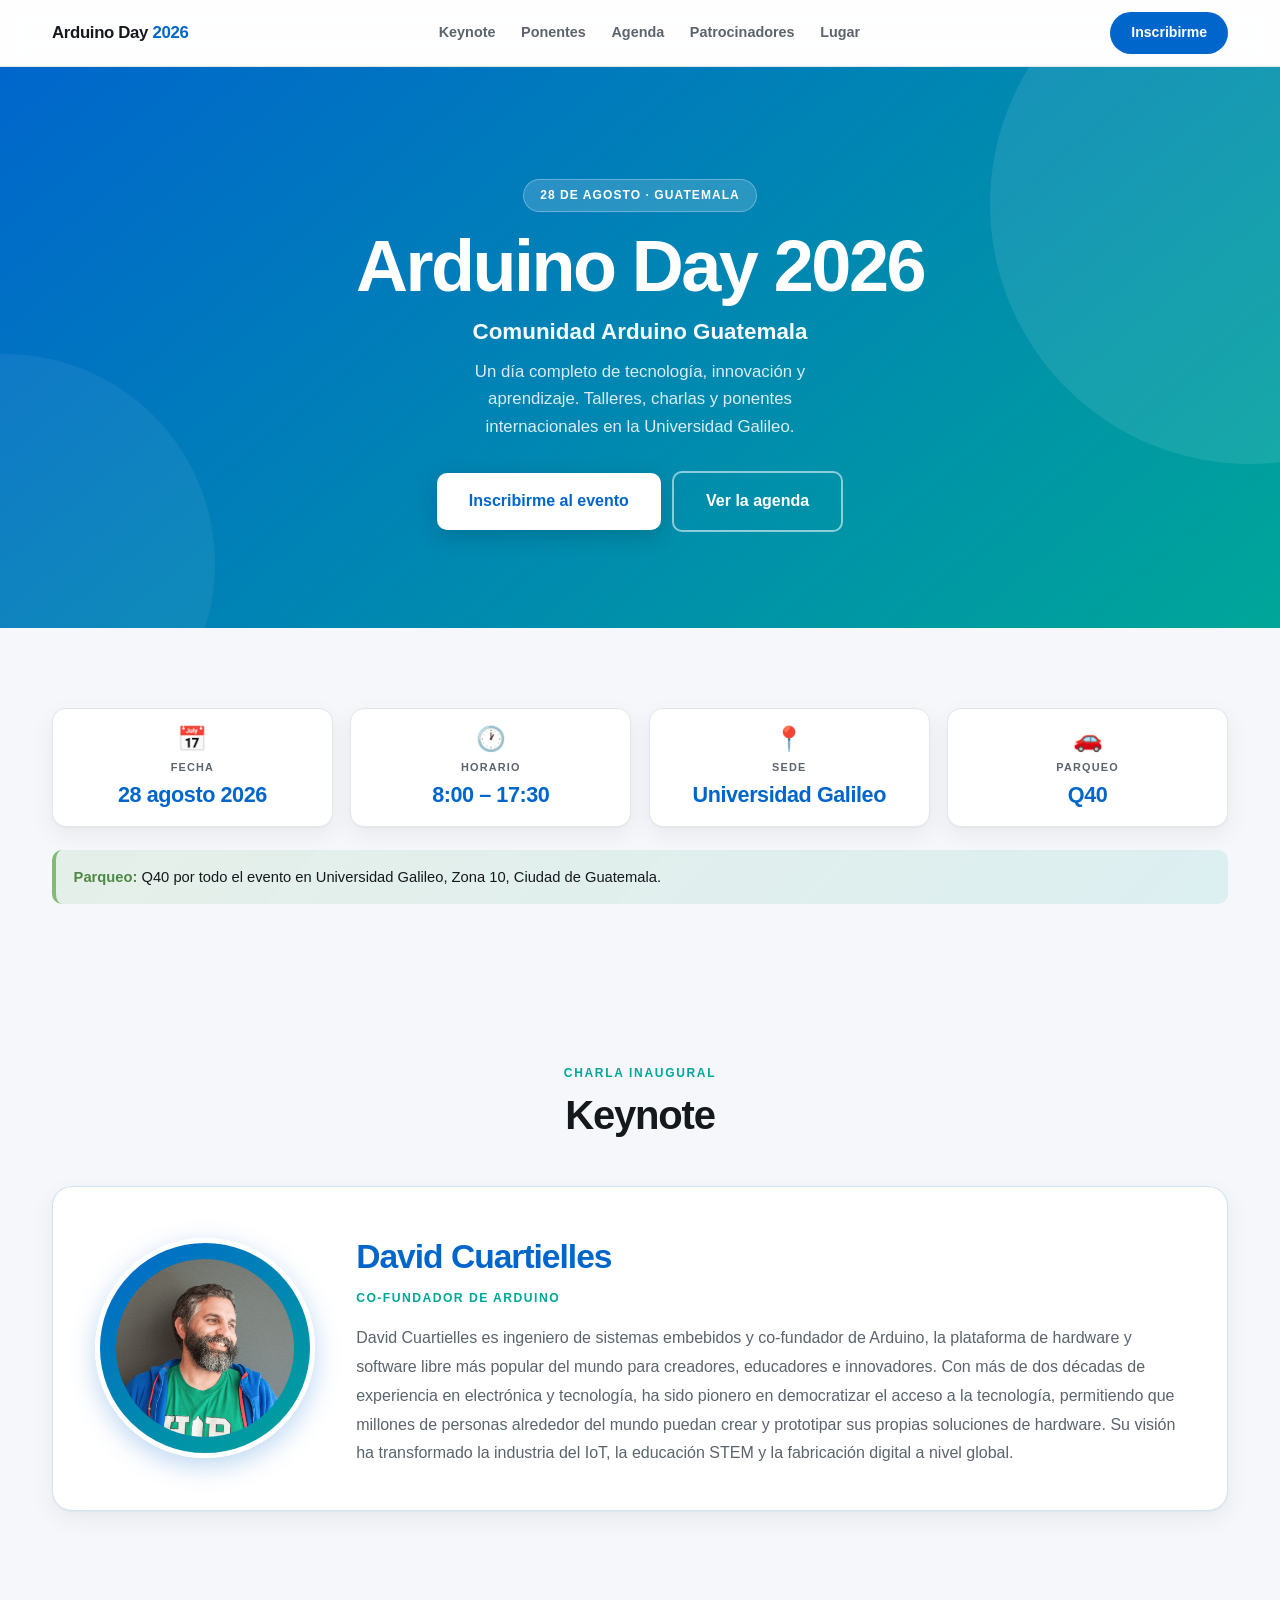
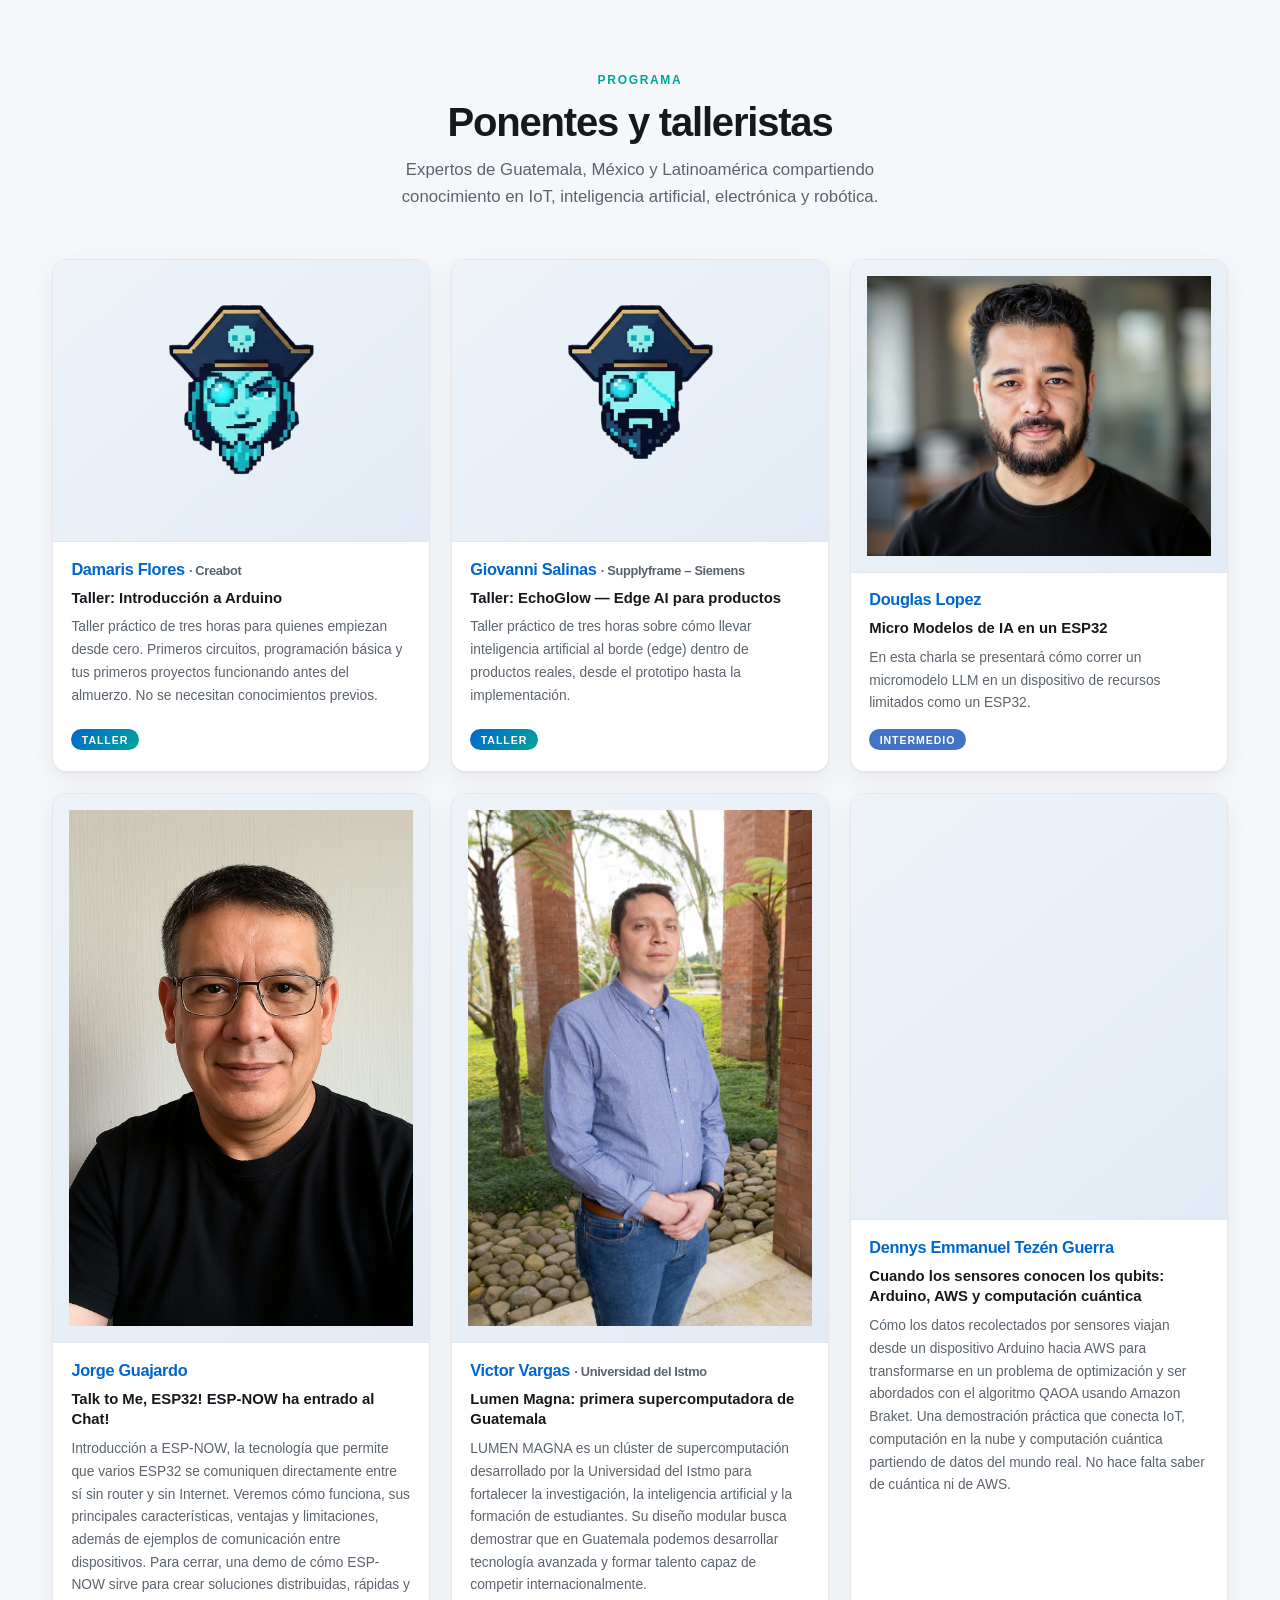
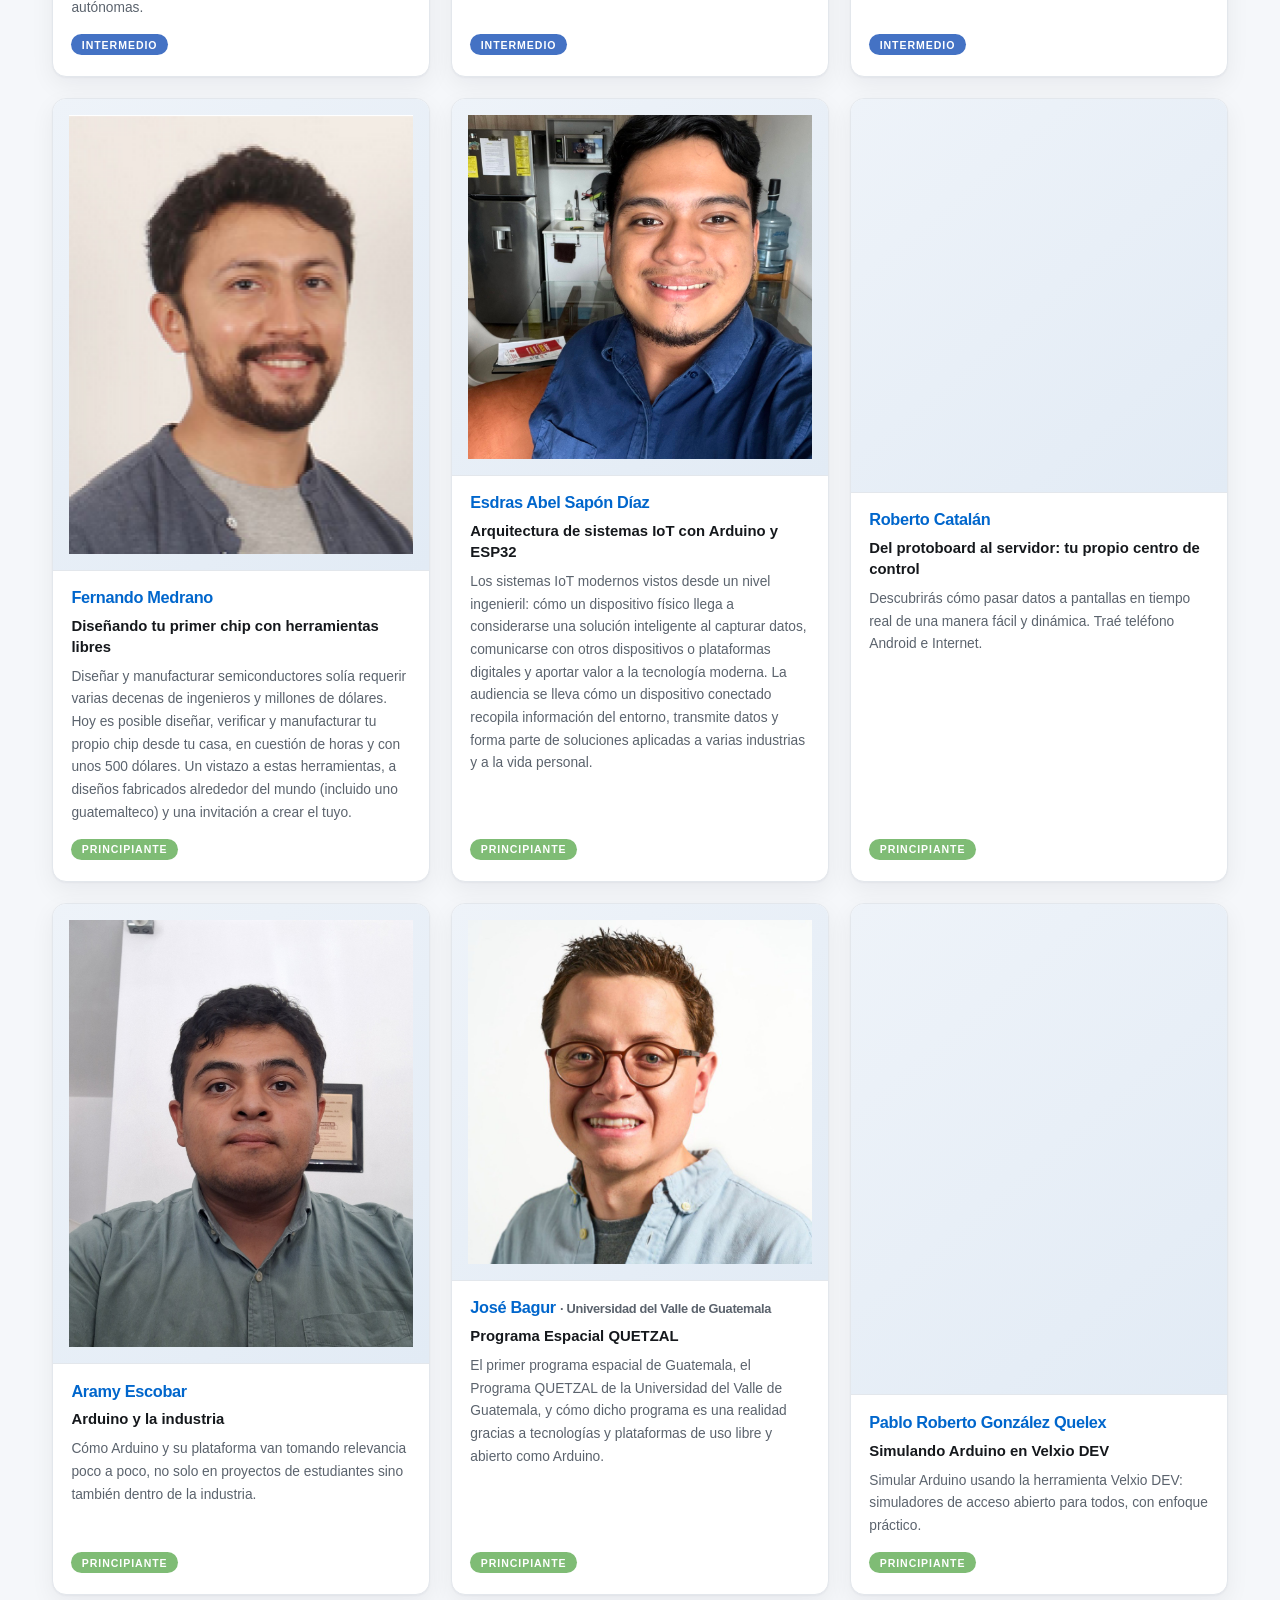
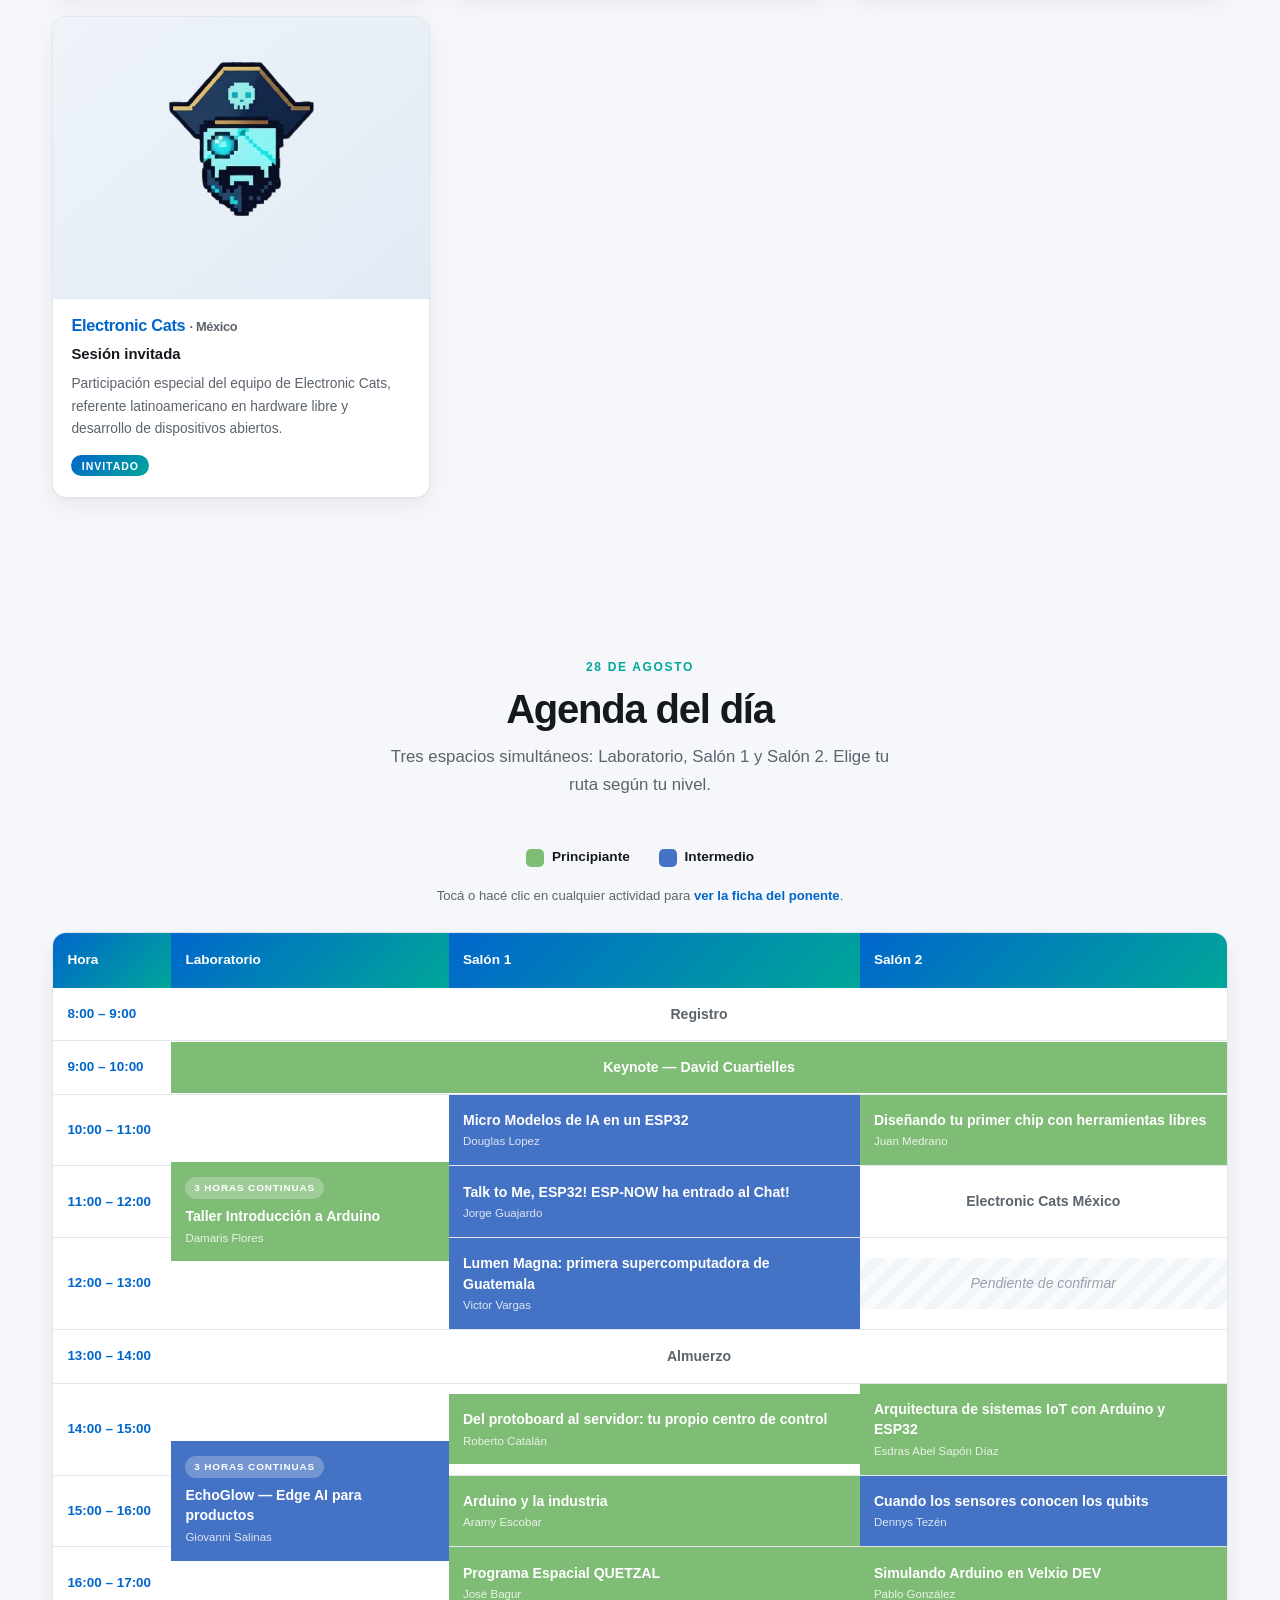
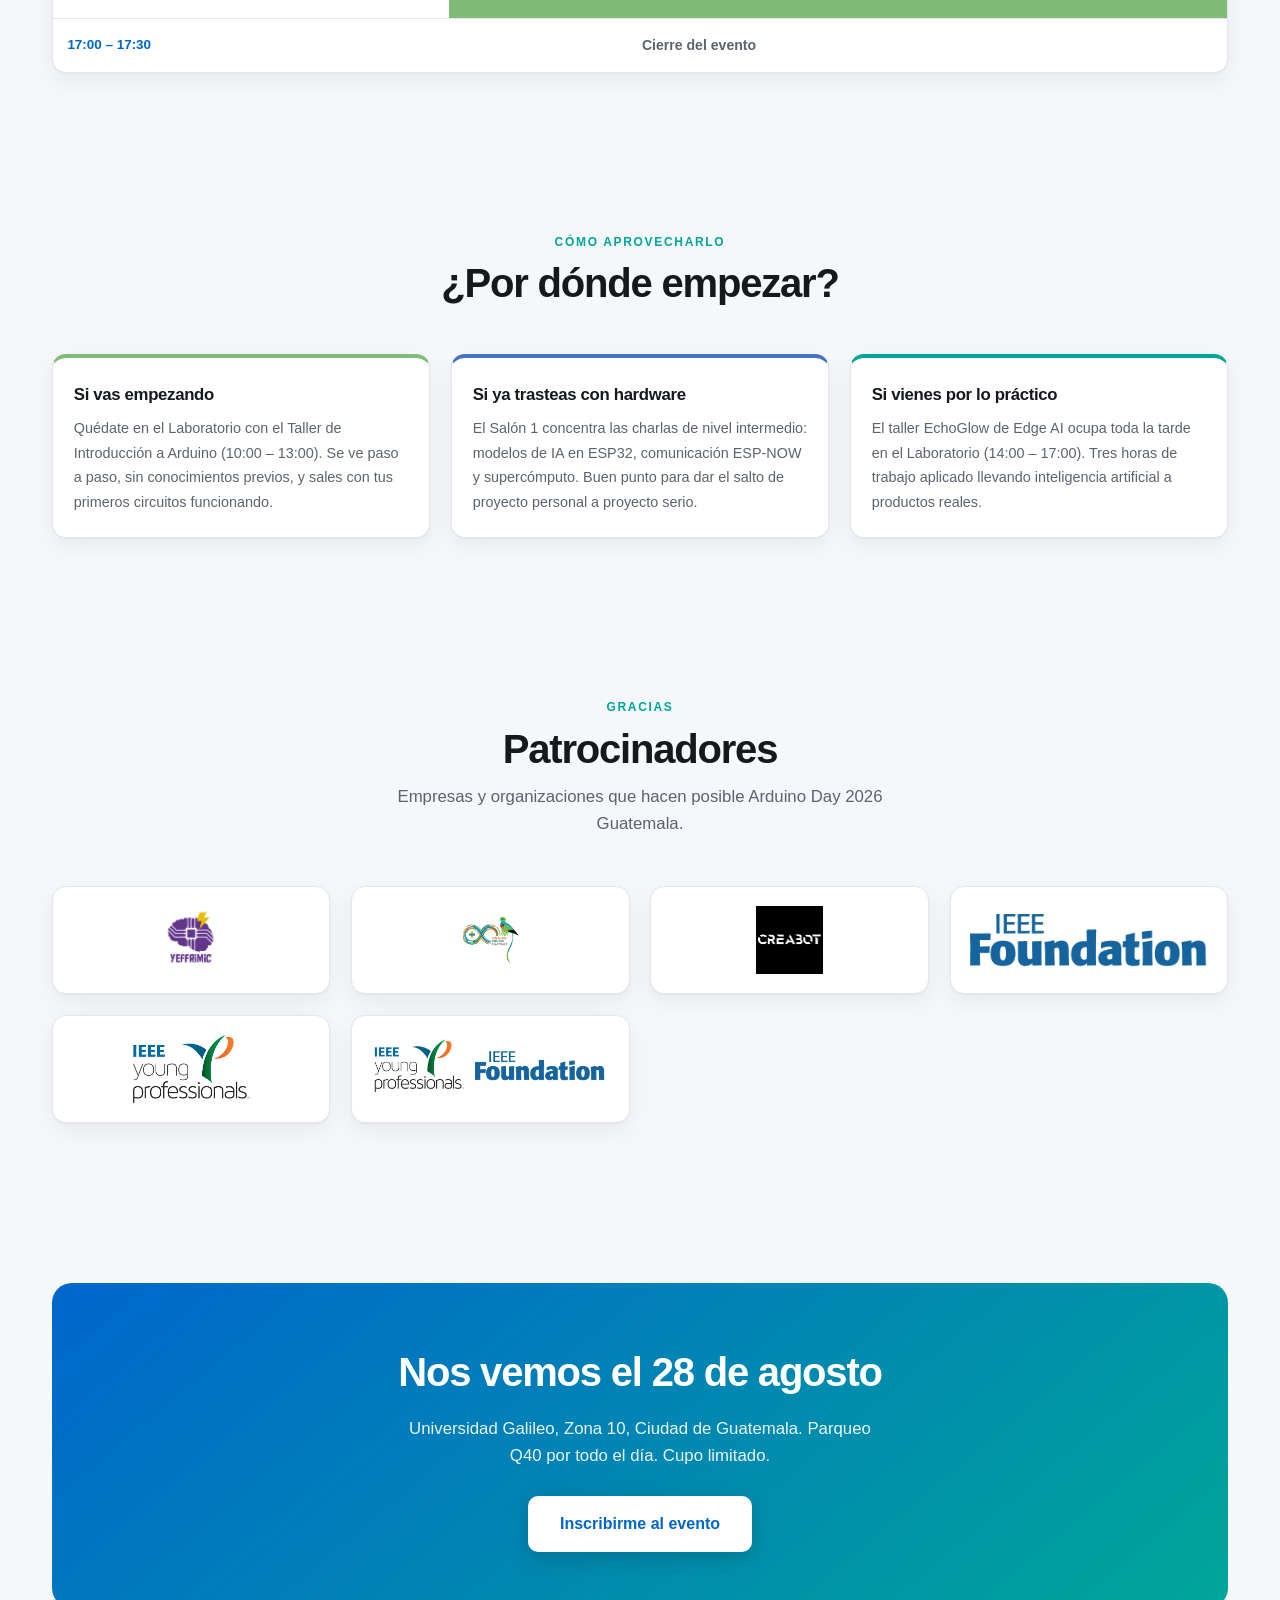
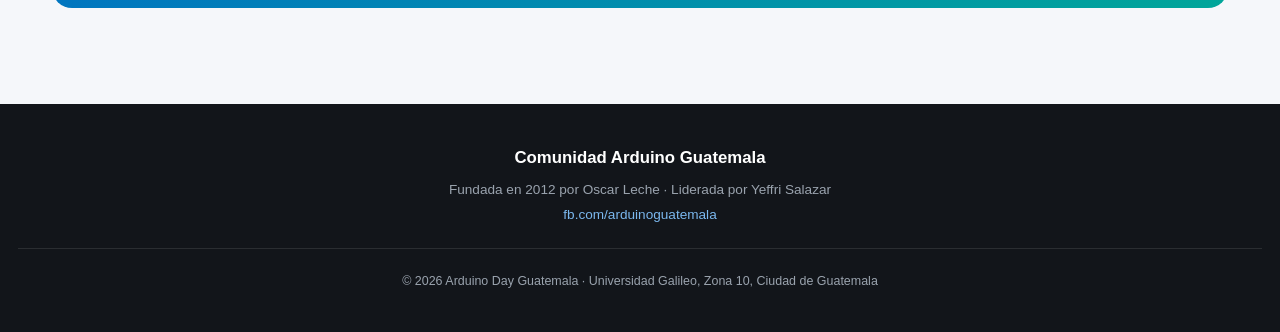
==== index.html @ 6fc41b47 "Sitio Arduino Day 2026 Guatemala: landing page, ponentes, agenda y patrocinadores Landing page estát" ====
<!DOCTYPE html>
<html lang="es">
<head>
<meta charset="UTF-8">
<meta name="viewport" content="width=device-width, initial-scale=1.0">
<meta name="description" content="Arduino Day 2026 Guatemala — 28 de agosto, Universidad Galileo. Keynote de David Cuartielles, talleres y charlas de IoT, IA y electrónica.">
<meta name="author" content="Comunidad Arduino Guatemala">
<meta property="og:title" content="Arduino Day 2026 — Guatemala">
<meta property="og:description" content="28 de agosto de 2026 · Universidad Galileo, Zona 10 · Keynote de David Cuartielles">
<meta property="og:type" content="website">
<meta property="og:image" content="img/og-image.jpg">
<link rel="icon" type="image/png" href="img/favicon.png">
<title>Arduino Day 2026 — Comunidad Arduino Guatemala</title>
<link rel="stylesheet" href="css/styles.css">
</head>
<body>

<nav class="nav">
  <div class="wrap nav-in">
    <div class="nav-logo">Arduino Day <span>2026</span></div>
    <div class="nav-links">
      <a href="#keynote">Keynote</a>
      <a href="#ponentes">Ponentes</a>
      <a href="#agenda">Agenda</a>
      <a href="#patrocinadores">Patrocinadores</a>
      <a href="#lugar">Lugar</a>
    </div>
    <a class="nav-cta" href="https://forms.gle/d1HXAzyGk2G6MH4y5" target="_blank" rel="noopener">Inscribirme</a>
  </div>
</nav>

<header class="hero">
  <div class="wrap hero-in">
    <span class="pill">28 de agosto · Guatemala</span>
    <h1>Arduino Day 2026</h1>
    <p class="sub">Comunidad Arduino Guatemala</p>
    <p class="tag">Un día completo de tecnología, innovación y aprendizaje. Talleres, charlas y ponentes internacionales en la Universidad Galileo.</p>
    <div class="hero-btns">
      <a class="btn btn-solid" href="https://forms.gle/d1HXAzyGk2G6MH4y5" target="_blank" rel="noopener">Inscribirme al evento</a>
      <a class="btn btn-ghost" href="#agenda">Ver la agenda</a>
    </div>
  </div>
</header>

<section id="info">
  <div class="wrap">
    <div class="datos">
      <div class="dato"><div class="ico">📅</div><div class="lbl">Fecha</div><div class="val">28 agosto 2026</div></div>
      <div class="dato"><div class="ico">🕐</div><div class="lbl">Horario</div><div class="val">8:00 – 17:30</div></div>
      <div class="dato"><div class="ico">📍</div><div class="lbl">Sede</div><div class="val">Universidad Galileo</div></div>
      <div class="dato"><div class="ico">🚗</div><div class="lbl">Parqueo</div><div class="val">Q40</div></div>
    </div>
    <div class="aviso"><strong>Parqueo:</strong> Q40 por todo el evento en Universidad Galileo, Zona 10, Ciudad de Guatemala.</div>
  </div>
</section>

<section id="keynote">
  <div class="wrap">
    <div class="titulo"><span class="eyebrow">Charla inaugural</span><h2>Keynote</h2></div>
    <div class="keynote">
      <div class="foto"><img src="fotos/cuartielles.png" alt="David Cuartielles" loading="lazy" decoding="async" onerror="this.parentElement.innerHTML='Foto&lt;br&gt;David Cuartielles'"></div>
      <div>
        <h3>David Cuartielles</h3>
        <div class="rol">Co-fundador de Arduino</div>
        <p class="bio">David Cuartielles es ingeniero de sistemas embebidos y co-fundador de Arduino, la plataforma de hardware y software libre más popular del mundo para creadores, educadores e innovadores. Con más de dos décadas de experiencia en electrónica y tecnología, ha sido pionero en democratizar el acceso a la tecnología, permitiendo que millones de personas alrededor del mundo puedan crear y prototipar sus propias soluciones de hardware. Su visión ha transformado la industria del IoT, la educación STEM y la fabricación digital a nivel global.</p>
      </div>
    </div>
  </div>
</section>

<section id="ponentes">
  <div class="wrap">
    <div class="titulo">
      <span class="eyebrow">Programa</span>
      <h2>Ponentes y talleristas</h2>
      <p>Expertos de Guatemala, México y Latinoamérica compartiendo conocimiento en IoT, inteligencia artificial, electrónica y robótica.</p>
    </div>
    <div class="ponentes" id="grid-ponentes"></div>
  </div>
</section>

<section id="agenda">
  <div class="wrap">
    <div class="titulo">
      <span class="eyebrow">28 de agosto</span>
      <h2>Agenda del día</h2>
      <p>Tres espacios simultáneos: Laboratorio, Salón 1 y Salón 2. Elige tu ruta según tu nivel.</p>
    </div>

    <div class="leyenda">
      <div><i style="background:var(--verde)"></i> Principiante</div>
      <div><i style="background:var(--azul-nivel)"></i> Intermedio</div>
    </div>
    <p class="pista">Tocá o hacé clic en cualquier actividad para <b>ver la ficha del ponente</b>.</p>

    <!-- ===== móvil ===== -->
    <div class="agenda-movil">

      <div class="talleres-movil">
        <div class="rotulo">Talleres continuos · Laboratorio</div>
        <button class="taller-card verde" data-p="damaris" data-h="10:00 – 13:00" data-s="Laboratorio">
          <div class="tc-hora">10:00 – 13:00 · 3 horas</div>
          <div class="tc-tit">Taller Introducción a Arduino</div>
          <div class="tc-quien">Damaris Flores</div>
        </button>
        <button class="taller-card azul" data-p="giovanni" data-h="14:00 – 17:00" data-s="Laboratorio">
          <div class="tc-hora">14:00 – 17:00 · 3 horas</div>
          <div class="tc-tit">EchoGlow — Edge AI para productos</div>
          <div class="tc-quien">Giovanni Salinas</div>
        </button>
      </div>

      <div class="rotulo">Charlas por horario · Salones 1 y 2</div>

      <div class="bloque full">
        <div class="hora">8:00 – 9:00</div>
        <div class="items"><div class="item neutro"><div class="act">Registro</div></div></div>
      </div>

      <div class="bloque full">
        <div class="hora">9:00 – 10:00</div>
        <div class="items">
          <button class="item verde" data-p="cuartielles" data-h="9:00 – 10:00" data-s="Todas las salas"><div class="act">Keynote — David Cuartielles</div></button>
        </div>
      </div>

      <div class="bloque">
        <div class="hora">10:00 – 11:00</div>
        <div class="items">
          <button class="item azul" data-p="douglas" data-h="10:00 – 11:00" data-s="Salón 1"><div class="sala">Salón 1</div><div class="act">Micro Modelos de IA en un ESP32 — Douglas Lopez</div></button>
          <button class="item verde" data-p="juan" data-h="10:00 – 11:00" data-s="Salón 2"><div class="sala">Salón 2</div><div class="act">Diseñando tu primer chip con herramientas libres — Juan Medrano</div></button>
        </div>
      </div>

      <div class="bloque">
        <div class="hora">11:00 – 12:00</div>
        <div class="items">
          <button class="item azul" data-p="jorge" data-h="11:00 – 12:00" data-s="Salón 1"><div class="sala">Salón 1</div><div class="act">Talk to Me, ESP32! ESP-NOW ha entrado al Chat! — Jorge Guajardo</div></button>
          <button class="item neutro" data-p="cats" data-h="11:00 – 12:00" data-s="Salón 2"><div class="sala">Salón 2</div><div class="act">Electronic Cats México</div></button>
        </div>
      </div>

      <div class="bloque">
        <div class="hora">12:00 – 13:00</div>
        <div class="items">
          <button class="item azul" data-p="victor" data-h="12:00 – 13:00" data-s="Salón 1"><div class="sala">Salón 1</div><div class="act">Lumen Magna: primera supercomputadora de Guatemala — Victor Vargas</div></button>
          <div class="item pendiente"><div class="sala">Salón 2</div><div class="act">Pendiente de confirmar</div></div>
        </div>
      </div>

      <div class="bloque full">
        <div class="hora">13:00 – 14:00</div>
        <div class="items"><div class="item neutro"><div class="act">Almuerzo</div></div></div>
      </div>

      <div class="bloque">
        <div class="hora">14:00 – 15:00</div>
        <div class="items">
          <button class="item verde" data-p="roberto" data-h="14:00 – 15:00" data-s="Salón 1"><div class="sala">Salón 1</div><div class="act">Del protoboard al servidor: tu propio centro de control — Roberto Catalán</div></button>
          <button class="item verde" data-p="esdras" data-h="14:00 – 15:00" data-s="Salón 2"><div class="sala">Salón 2</div><div class="act">Arquitectura de sistemas IoT con Arduino y ESP32 — Esdras Abel Sapón Díaz</div></button>
        </div>
      </div>

      <div class="bloque">
        <div class="hora">15:00 – 16:00</div>
        <div class="items">
          <button class="item verde" data-p="aramy" data-h="15:00 – 16:00" data-s="Salón 1"><div class="sala">Salón 1</div><div class="act">Arduino y la industria — Aramy Escobar</div></button>
          <button class="item azul" data-p="dennys" data-h="15:00 – 16:00" data-s="Salón 2"><div class="sala">Salón 2</div><div class="act">Cuando los sensores conocen los qubits — Dennys Tezén</div></button>
        </div>
      </div>

      <div class="bloque">
        <div class="hora">16:00 – 17:00</div>
        <div class="items">
          <button class="item verde" data-p="bagur" data-h="16:00 – 17:00" data-s="Salón 1"><div class="sala">Salón 1</div><div class="act">Programa Espacial QUETZAL — José Bagur</div></button>
          <button class="item verde" data-p="pablo" data-h="16:00 – 17:00" data-s="Salón 2"><div class="sala">Salón 2</div><div class="act">Simulando Arduino en Velxio DEV — Pablo González</div></button>
        </div>
      </div>

      <div class="bloque full">
        <div class="hora">17:00 – 17:30</div>
        <div class="items"><div class="item neutro"><div class="act">Cierre del evento</div></div></div>
      </div>

    </div>

    <!-- ===== escritorio ===== -->
    <div class="agenda-tabla">
      <table>
        <thead><tr><th class="th-hora">Hora</th><th>Laboratorio</th><th>Salón 1</th><th>Salón 2</th></tr></thead>
        <tbody>
          <tr>
            <td class="hcol">8:00 – 9:00</td>
            <td colspan="3" class="c-centro"><div class="celda">Registro</div></td>
          </tr>
          <tr>
            <td class="hcol">9:00 – 10:00</td>
            <td colspan="3" class="c-verde" data-p="cuartielles" data-h="9:00 – 10:00" data-s="Todas las salas" tabindex="0">
              <div class="celda" style="text-align:center"><span class="celda-txt">Keynote — David Cuartielles</span></div>
            </td>
          </tr>
          <tr>
            <td class="hcol">10:00 – 11:00</td>
            <td rowspan="3" class="c-verde celda-larga" data-p="damaris" data-h="10:00 – 13:00" data-s="Laboratorio" tabindex="0">
              <div class="celda"><span class="tag-continuo">3 horas continuas</span><span class="celda-txt">Taller Introducción a Arduino</span><span class="celda-sub">Damaris Flores</span></div>
            </td>
            <td class="c-azul" data-p="douglas" data-h="10:00 – 11:00" data-s="Salón 1" tabindex="0"><div class="celda"><span class="celda-txt">Micro Modelos de IA en un ESP32</span><span class="celda-sub">Douglas Lopez</span></div></td>
            <td class="c-verde" data-p="juan" data-h="10:00 – 11:00" data-s="Salón 2" tabindex="0"><div class="celda"><span class="celda-txt">Diseñando tu primer chip con herramientas libres</span><span class="celda-sub">Juan Medrano</span></div></td>
          </tr>
          <tr>
            <td class="hcol">11:00 – 12:00</td>
            <td class="c-azul" data-p="jorge" data-h="11:00 – 12:00" data-s="Salón 1" tabindex="0"><div class="celda"><span class="celda-txt">Talk to Me, ESP32! ESP-NOW ha entrado al Chat!</span><span class="celda-sub">Jorge Guajardo</span></div></td>
            <td class="c-centro" data-p="cats" data-h="11:00 – 12:00" data-s="Salón 2" tabindex="0"><div class="celda">Electronic Cats México</div></td>
          </tr>
          <tr>
            <td class="hcol">12:00 – 13:00</td>
            <td class="c-azul" data-p="victor" data-h="12:00 – 13:00" data-s="Salón 1" tabindex="0"><div class="celda"><span class="celda-txt">Lumen Magna: primera supercomputadora de Guatemala</span><span class="celda-sub">Victor Vargas</span></div></td>
            <td class="c-pendiente"><div class="celda">Pendiente de confirmar</div></td>
          </tr>
          <tr>
            <td class="hcol">13:00 – 14:00</td>
            <td colspan="3" class="c-centro"><div class="celda">Almuerzo</div></td>
          </tr>
          <tr>
            <td class="hcol">14:00 – 15:00</td>
            <td rowspan="3" class="c-azul celda-larga" data-p="giovanni" data-h="14:00 – 17:00" data-s="Laboratorio" tabindex="0">
              <div class="celda"><span class="tag-continuo">3 horas continuas</span><span class="celda-txt">EchoGlow — Edge AI para productos</span><span class="celda-sub">Giovanni Salinas</span></div>
            </td>
            <td class="c-verde" data-p="roberto" data-h="14:00 – 15:00" data-s="Salón 1" tabindex="0"><div class="celda"><span class="celda-txt">Del protoboard al servidor: tu propio centro de control</span><span class="celda-sub">Roberto Catalán</span></div></td>
            <td class="c-verde" data-p="esdras" data-h="14:00 – 15:00" data-s="Salón 2" tabindex="0"><div class="celda"><span class="celda-txt">Arquitectura de sistemas IoT con Arduino y ESP32</span><span class="celda-sub">Esdras Abel Sapón Díaz</span></div></td>
          </tr>
          <tr>
            <td class="hcol">15:00 – 16:00</td>
            <td class="c-verde" data-p="aramy" data-h="15:00 – 16:00" data-s="Salón 1" tabindex="0"><div class="celda"><span class="celda-txt">Arduino y la industria</span><span class="celda-sub">Aramy Escobar</span></div></td>
            <td class="c-azul" data-p="dennys" data-h="15:00 – 16:00" data-s="Salón 2" tabindex="0"><div class="celda"><span class="celda-txt">Cuando los sensores conocen los qubits</span><span class="celda-sub">Dennys Tezén</span></div></td>
          </tr>
          <tr>
            <td class="hcol">16:00 – 17:00</td>
            <td class="c-verde" data-p="bagur" data-h="16:00 – 17:00" data-s="Salón 1" tabindex="0"><div class="celda"><span class="celda-txt">Programa Espacial QUETZAL</span><span class="celda-sub">José Bagur</span></div></td>
            <td class="c-verde" data-p="pablo" data-h="16:00 – 17:00" data-s="Salón 2" tabindex="0"><div class="celda"><span class="celda-txt">Simulando Arduino en Velxio DEV</span><span class="celda-sub">Pablo González</span></div></td>
          </tr>
          <tr>
            <td class="hcol">17:00 – 17:30</td>
            <td colspan="3" class="c-centro"><div class="celda">Cierre del evento</div></td>
          </tr>
        </tbody>
      </table>
    </div>
  </div>
</section>

<section id="guia">
  <div class="wrap">
    <div class="titulo"><span class="eyebrow">Cómo aprovecharlo</span><h2>¿Por dónde empezar?</h2></div>
    <div class="guias">
      <div class="guia"><h3>Si vas empezando</h3><p>Quédate en el Laboratorio con el Taller de Introducción a Arduino (10:00 – 13:00). Se ve paso a paso, sin conocimientos previos, y sales con tus primeros circuitos funcionando.</p></div>
      <div class="guia"><h3>Si ya trasteas con hardware</h3><p>El Salón 1 concentra las charlas de nivel intermedio: modelos de IA en ESP32, comunicación ESP-NOW y supercómputo. Buen punto para dar el salto de proyecto personal a proyecto serio.</p></div>
      <div class="guia"><h3>Si vienes por lo práctico</h3><p>El taller EchoGlow de Edge AI ocupa toda la tarde en el Laboratorio (14:00 – 17:00). Tres horas de trabajo aplicado llevando inteligencia artificial a productos reales.</p></div>
    </div>
  </div>
</section>

<section id="patrocinadores">
  <div class="wrap">
    <div class="titulo">
      <span class="eyebrow">Gracias</span>
      <h2>Patrocinadores</h2>
      <p>Empresas y organizaciones que hacen posible Arduino Day 2026 Guatemala.</p>
    </div>
    <div class="patrocinadores" id="grid-patrocinadores"></div>
  </div>
</section>

<section id="lugar">
  <div class="wrap">
    <div class="cierre">
      <h2>Nos vemos el 28 de agosto</h2>
      <p>Universidad Galileo, Zona 10, Ciudad de Guatemala. Parqueo Q40 por todo el día. Cupo limitado.</p>
      <a class="btn btn-solid" href="https://forms.gle/d1HXAzyGk2G6MH4y5" target="_blank" rel="noopener">Inscribirme al evento</a>
    </div>
  </div>
</section>

<footer>
  <div class="marca">Comunidad Arduino Guatemala</div>
  <p>Fundada en 2012 por Oscar Leche · Liderada por Yeffri Salazar</p>
  <p><a href="https://fb.com/arduinoguatemala" target="_blank" rel="noopener">fb.com/arduinoguatemala</a></p>
  <p class="legal">© 2026 Arduino Day Guatemala · Universidad Galileo, Zona 10, Ciudad de Guatemala</p>
</footer>

<!-- ===== ficha del ponente ===== -->
<div class="overlay" id="overlay" role="dialog" aria-modal="true" aria-labelledby="ficha-titulo">
  <div class="ficha" id="ficha">
    <button class="ficha-cerrar" id="cerrar" aria-label="Cerrar ficha">✕</button>
    <div class="ficha-foto" id="ficha-foto"></div>
    <div class="ficha-cuerpo">
      <div class="ficha-meta" id="ficha-meta"></div>
      <h3 id="ficha-titulo"></h3>
      <div class="quien" id="ficha-quien"></div>
      <div class="org" id="ficha-org"></div>
      <p class="desc" id="ficha-desc"></p>
    </div>
  </div>
</div>

<script src="js/main.js" defer></script>

</body>
</html>
---- css/styles.css ----
/* ============================================================
   ARDUINO DAY 2026 — MOBILE FIRST
   Base = teléfono. Los @media min-width amplían: 600 / 900 / 1024
   ============================================================ */

*,*::before,*::after{margin:0;padding:0;box-sizing:border-box}

:root{
  --azul:#0066cc;
  --teal:#00a699;
  --verde:#7FBC75;
  --azul-nivel:#4472C4;
  --fondo:#f5f7fa;
  --card:#ffffff;
  --texto:#15181c;
  --texto-2:#5b636d;
  --linea:#e3e7ec;
  --radio:14px;
  --sombra:0 1px 2px rgba(16,24,40,.04),0 8px 24px rgba(16,24,40,.06);
  --h1:clamp(2.1rem,8vw,4.5rem);
  --h2:clamp(1.5rem,4.5vw,2.5rem);
  --cuerpo:clamp(.95rem,2.6vw,1.05rem);
}

html{scroll-behavior:smooth;-webkit-text-size-adjust:100%}
body{
  font-family:-apple-system,BlinkMacSystemFont,'Segoe UI',Roboto,Helvetica,Arial,sans-serif;
  background:var(--fondo);color:var(--texto);
  font-size:var(--cuerpo);line-height:1.65;overflow-x:hidden;
}
body.bloqueado{overflow:hidden}
img{max-width:100%;display:block}

.wrap{width:100%;max-width:1240px;margin-inline:auto;padding-inline:1.15rem}
@media(min-width:900px){.wrap{padding-inline:2rem}}
section{padding-block:3rem}
@media(min-width:900px){section{padding-block:5rem}}

/* ---------- nav ---------- */
.nav{position:sticky;top:0;z-index:50;background:rgba(255,255,255,.88);backdrop-filter:saturate(180%) blur(12px);border-bottom:1px solid var(--linea)}
.nav-in{display:flex;align-items:center;justify-content:space-between;gap:1rem;height:56px}
.nav-logo{font-weight:800;font-size:.95rem;letter-spacing:-.02em;white-space:nowrap}
.nav-logo span{color:var(--azul)}
.nav-links{display:none;gap:1.6rem}
.nav-links a{color:var(--texto-2);text-decoration:none;font-size:.9rem;font-weight:600;transition:color .2s}
.nav-links a:hover{color:var(--azul)}
.nav-cta{background:var(--azul);color:#fff;text-decoration:none;font-size:.82rem;font-weight:700;padding:.55rem 1rem;border-radius:999px;white-space:nowrap;transition:transform .2s,background .2s}
.nav-cta:hover{background:#0053a6;transform:translateY(-1px)}
@media(min-width:900px){.nav-in{height:66px}.nav-logo{font-size:1.05rem}.nav-links{display:flex}.nav-cta{font-size:.88rem;padding:.6rem 1.3rem}}

/* ---------- hero ---------- */
.hero{background:linear-gradient(140deg,var(--azul) 0%,var(--teal) 100%);color:#fff;text-align:center;position:relative;overflow:hidden;padding-block:3.5rem 3rem}
.hero::before,.hero::after{content:'';position:absolute;border-radius:50%;background:rgba(255,255,255,.09)}
.hero::before{width:60vw;height:60vw;max-width:520px;max-height:520px;top:-22%;right:-18%}
.hero::after{width:48vw;height:48vw;max-width:420px;max-height:420px;bottom:-26%;left:-16%;background:rgba(255,255,255,.06)}
.hero-in{position:relative;z-index:1;animation:sube .7s ease-out both}
.pill{display:inline-block;background:rgba(255,255,255,.16);border:1px solid rgba(255,255,255,.28);padding:.35rem 1rem;border-radius:999px;font-size:.75rem;font-weight:700;letter-spacing:.09em;text-transform:uppercase;margin-bottom:1.1rem}
.hero h1{font-size:var(--h1);font-weight:800;line-height:1.02;letter-spacing:-.035em;margin-bottom:.7rem}
.hero .sub{font-size:clamp(1rem,3.4vw,1.4rem);font-weight:600;opacity:.97;margin-bottom:.4rem}
.hero .tag{font-size:clamp(.85rem,2.6vw,1.05rem);opacity:.85;max-width:44ch;margin-inline:auto}
.hero-btns{display:flex;flex-direction:column;gap:.7rem;margin-top:1.9rem}
@media(min-width:600px){.hero{padding-block:5rem 4.5rem}.hero-btns{flex-direction:row;justify-content:center;align-items:center}}
@media(min-width:900px){.hero{padding-block:7rem 6rem}}

/* ---------- botones ---------- */
.btn{display:inline-block;text-align:center;text-decoration:none;padding:.95rem 2rem;border-radius:10px;font-weight:700;font-size:1rem;transition:transform .2s,box-shadow .2s,background .2s;border:none;cursor:pointer;font-family:inherit}
.btn-solid{background:#fff;color:var(--azul);box-shadow:0 6px 22px rgba(0,0,0,.16)}
.btn-solid:hover{transform:translateY(-2px);box-shadow:0 10px 30px rgba(0,0,0,.22)}
.btn-ghost{border:2px solid rgba(255,255,255,.55);color:#fff}
.btn-ghost:hover{background:rgba(255,255,255,.14);transform:translateY(-2px)}

/* ---------- títulos ---------- */
.titulo{text-align:center;margin-bottom:2.2rem}
.titulo .eyebrow{display:block;color:var(--teal);font-size:.75rem;font-weight:800;letter-spacing:.14em;text-transform:uppercase;margin-bottom:.5rem}
.titulo h2{font-size:var(--h2);font-weight:800;letter-spacing:-.03em;line-height:1.15}
.titulo p{color:var(--texto-2);max-width:56ch;margin:.7rem auto 0}
@media(min-width:900px){.titulo{margin-bottom:3rem}}

/* ---------- datos ---------- */
.datos{display:grid;grid-template-columns:repeat(2,minmax(0,1fr));gap:.8rem}
@media(min-width:900px){.datos{grid-template-columns:repeat(4,minmax(0,1fr));gap:1.1rem}}
.dato{background:var(--card);border:1px solid var(--linea);border-radius:var(--radio);padding:1.15rem .9rem;text-align:center;box-shadow:var(--sombra);transition:transform .25s,box-shadow .25s,border-color .25s}
.dato:hover{transform:translateY(-4px);border-color:var(--azul);box-shadow:0 12px 28px rgba(0,102,204,.14)}
.dato .ico{font-size:1.5rem;line-height:1;margin-bottom:.5rem}
.dato .lbl{font-size:.68rem;font-weight:800;letter-spacing:.11em;text-transform:uppercase;color:var(--texto-2);margin-bottom:.3rem}
.dato .val{font-size:clamp(.95rem,3.6vw,1.35rem);font-weight:800;color:var(--azul);letter-spacing:-.02em;line-height:1.2}
.aviso{background:linear-gradient(135deg,rgba(127,188,117,.13),rgba(0,166,153,.1));border-left:4px solid var(--verde);border-radius:10px;padding:.95rem 1.1rem;margin-top:1.4rem;font-size:.92rem}
.aviso strong{color:#4d8845}

/* ---------- keynote ---------- */
.keynote{background:var(--card);border:1px solid rgba(0,102,204,.18);border-radius:20px;padding:1.6rem 1.3rem;box-shadow:var(--sombra);text-align:center;display:grid;gap:1.3rem}
.keynote .foto{width:150px;height:150px;margin-inline:auto;border-radius:50%;background:linear-gradient(140deg,var(--azul),var(--teal));display:flex;align-items:center;justify-content:center;color:rgba(255,255,255,.9);font-size:.72rem;font-weight:700;text-align:center;padding:1rem;line-height:1.35;overflow:hidden;border:5px solid #fff;box-shadow:0 8px 26px rgba(0,102,204,.26)}
.keynote .foto img{width:100%;height:100%;object-fit:cover;border-radius:50%}
.keynote h3{font-size:clamp(1.35rem,5vw,2.1rem);font-weight:800;color:var(--azul);letter-spacing:-.03em}
.keynote .rol{font-size:.76rem;font-weight:800;letter-spacing:.12em;text-transform:uppercase;color:var(--teal);margin-top:.25rem}
.keynote .bio{color:var(--texto-2);font-size:.95rem;line-height:1.8;margin-top:.9rem;text-align:left}
@media(min-width:900px){
  .keynote{grid-template-columns:220px minmax(0,1fr);align-items:center;text-align:left;padding:2.6rem;gap:2.6rem}
  .keynote .foto{width:220px;height:220px;margin:0}
  .keynote .bio{font-size:1rem;margin-top:1rem}
}

/* ---------- ponentes ---------- */
.ponentes{display:grid;grid-template-columns:minmax(0,1fr);gap:1rem}
@media(min-width:600px){.ponentes{grid-template-columns:repeat(2,minmax(0,1fr));gap:1.1rem}}
@media(min-width:1024px){.ponentes{grid-template-columns:repeat(3,minmax(0,1fr));gap:1.3rem}}
.ponente{background:var(--card);border:1px solid var(--linea);border-radius:var(--radio);overflow:hidden;box-shadow:var(--sombra);display:flex;flex-direction:column;transition:transform .25s,box-shadow .25s;text-align:left;cursor:pointer;font-family:inherit;font-size:inherit;color:inherit;padding:0;width:100%}
.ponente:hover{transform:translateY(-5px);box-shadow:0 16px 34px rgba(16,24,40,.12)}
.ponente:focus-visible{outline:3px solid var(--azul);outline-offset:3px}
.ponente .foto{aspect-ratio:4/3;width:100%;background:linear-gradient(140deg,#eef3f9,#e2ebf5);display:flex;align-items:center;justify-content:center;color:#8b97a6;font-size:.75rem;font-weight:700;text-align:center;padding:1rem;border-bottom:1px solid var(--linea)}
.ponente .foto img{width:100%;height:100%;object-fit:cover}
.ponente .cuerpo{padding:1.1rem 1.15rem 1.3rem;display:flex;flex-direction:column;flex:1}
.ponente .nombre{font-size:1.02rem;font-weight:800;color:var(--azul);letter-spacing:-.02em}
.ponente .charla{font-size:.93rem;font-weight:700;margin:.55rem 0 .5rem;line-height:1.4}
.ponente .extracto{font-size:.86rem;color:var(--texto-2);line-height:1.65;flex:1}
.etiqueta{align-self:flex-start;margin-top:.9rem;font-size:.66rem;font-weight:800;letter-spacing:.09em;text-transform:uppercase;padding:.28rem .65rem;border-radius:999px;color:#fff}
.et-verde{background:var(--verde)}
.et-azul{background:var(--azul-nivel)}
.et-taller{background:linear-gradient(135deg,var(--azul),var(--teal))}

/* ---------- leyenda + pista ---------- */
.leyenda{display:flex;flex-wrap:wrap;justify-content:center;gap:1rem 1.8rem;margin-bottom:1rem}
.leyenda div{display:flex;align-items:center;gap:.5rem;font-size:.85rem;font-weight:600}
.leyenda i{width:18px;height:18px;border-radius:5px;display:block}
.pista{text-align:center;font-size:.82rem;color:var(--texto-2);margin-bottom:1.6rem}
.pista b{color:var(--azul)}

/* ---------- agenda móvil ---------- */
.agenda-movil{display:grid;gap:1rem}
@media(min-width:900px){.agenda-movil{display:none}}
.bloque{background:var(--card);border:1px solid var(--linea);border-radius:var(--radio);overflow:hidden;box-shadow:var(--sombra)}
.bloque .hora{background:linear-gradient(135deg,var(--azul),var(--teal));color:#fff;padding:.6rem 1rem;font-weight:800;font-size:.88rem}
.bloque .items{display:grid}
.item{padding:.85rem 1rem;border-bottom:1px solid var(--linea);width:100%;text-align:left;background:none;font-family:inherit;color:inherit;display:block}
.item:last-child{border-bottom:none}
.item .sala{font-size:.68rem;font-weight:800;letter-spacing:.1em;text-transform:uppercase;color:var(--texto-2);margin-bottom:.25rem}
.item .act{font-size:.92rem;font-weight:600;line-height:1.45}
.item.verde{border-left:4px solid var(--verde)}
.item.azul{border-left:4px solid var(--azul-nivel)}
.item.neutro{border-left:4px solid var(--linea)}
.item.pendiente{border-left:4px dashed #c2cad4;background:repeating-linear-gradient(135deg,#fafbfc,#fafbfc 8px,#f3f5f8 8px,#f3f5f8 16px)}
.item.pendiente .act{color:#98a2ae;font-style:italic;font-weight:500}
.rotulo{font-size:.7rem;font-weight:800;letter-spacing:.12em;text-transform:uppercase;color:var(--texto-2);margin:.4rem 0 -.2rem}
.talleres-movil{display:grid;gap:.7rem;margin-bottom:1.4rem}
.taller-card{width:100%;text-align:left;border:none;font-family:inherit;cursor:pointer;color:#fff;border-radius:var(--radio);padding:1.05rem 1.15rem;position:relative;box-shadow:var(--sombra);transition:transform .2s}
.taller-card:active{transform:scale(.985)}
.taller-card.verde{background:var(--verde)}
.taller-card.azul{background:var(--azul-nivel)}
.taller-card::after{content:'\203A';position:absolute;right:1rem;top:50%;transform:translateY(-50%);font-size:1.5rem;font-weight:700;opacity:.85;line-height:1}
.tc-hora{font-size:.68rem;font-weight:800;letter-spacing:.1em;text-transform:uppercase;opacity:.9;margin-bottom:.3rem}
.tc-tit{font-size:1rem;font-weight:800;line-height:1.3;padding-right:1.3rem}
.tc-quien{font-size:.84rem;opacity:.92;margin-top:.2rem;font-weight:600}
.item[data-p]{cursor:pointer;position:relative;transition:background .2s}
.item[data-p]:hover,.item[data-p]:focus-visible{background:#f0f5fb;outline:none}
.item[data-p]::after{content:'›';position:absolute;right:1rem;top:50%;transform:translateY(-50%);color:var(--azul);font-size:1.4rem;font-weight:700;line-height:1}
.item[data-p] .act{padding-right:1.2rem}
.bloque.full .item{text-align:center}

/* ---------- agenda escritorio ---------- */
.agenda-tabla{display:none}
@media(min-width:900px){.agenda-tabla{display:block;background:var(--card);border-radius:var(--radio);overflow:hidden;box-shadow:var(--sombra);border:1px solid var(--linea)}}
table{width:100%;border-collapse:collapse;font-size:.88rem}
thead th{background:linear-gradient(135deg,var(--azul),var(--teal));color:#fff;padding:1rem .9rem;text-align:left;font-weight:700;font-size:.85rem}
tbody td{padding:0;border-bottom:1px solid var(--linea);vertical-align:middle}
tbody tr:last-child td{border-bottom:none}
.th-hora{width:118px}
.hcol{font-weight:800;color:var(--azul);width:118px;white-space:nowrap;font-variant-numeric:tabular-nums;padding:.95rem .9rem!important;font-size:.84rem}
.celda-larga .celda{height:100%;display:flex;flex-direction:column;justify-content:center}
.tag-continuo{display:inline-block;align-self:flex-start;background:rgba(255,255,255,.25);font-size:.62rem;font-weight:800;letter-spacing:.09em;text-transform:uppercase;padding:.22rem .55rem;border-radius:999px;margin-bottom:.45rem}
.c-pendiente .celda{background:repeating-linear-gradient(135deg,#fafbfc,#fafbfc 9px,#f2f5f8 9px,#f2f5f8 18px);color:#98a2ae;font-style:italic;font-weight:500;text-align:center}
.celda{padding:.95rem .9rem;line-height:1.45;min-height:100%}
.celda-txt{display:block}
.celda-sub{display:block;font-size:.72rem;opacity:.82;margin-top:.2rem;font-weight:500}
.c-verde .celda{background:var(--verde);color:#fff;font-weight:600}
.c-azul .celda{background:var(--azul-nivel);color:#fff;font-weight:600}
.c-centro .celda{text-align:center;font-weight:700;color:var(--texto-2)}
td[data-p]{cursor:pointer;position:relative}
td[data-p] .celda{transition:filter .2s,transform .2s;position:relative}
td[data-p]:hover .celda{filter:brightness(1.09)}
td[data-p]:hover .celda::after{content:'Ver ponente ›';position:absolute;right:.7rem;bottom:.45rem;font-size:.66rem;font-weight:800;letter-spacing:.06em;text-transform:uppercase;opacity:.9}
td[data-p]:focus-visible{outline:3px solid var(--azul);outline-offset:-3px}

/* ---------- ficha modal ---------- */
.overlay{
  position:fixed;inset:0;z-index:100;
  background:rgba(12,18,28,.55);backdrop-filter:blur(4px);
  display:flex;align-items:flex-end;justify-content:center;padding:0;
  opacity:0;visibility:hidden;transition:opacity .25s,visibility .25s;
}
.overlay.abierto{opacity:1;visibility:visible}
@media(min-width:700px){.overlay{align-items:center;padding:2rem}}

.ficha{
  background:var(--card);width:100%;max-width:620px;max-height:92vh;overflow-y:auto;
  border-radius:22px 22px 0 0;position:relative;
  transform:translateY(26px);transition:transform .28s cubic-bezier(.2,.8,.3,1);
  -webkit-overflow-scrolling:touch;
}
.overlay.abierto .ficha{transform:none}
@media(min-width:700px){.ficha{border-radius:20px;max-height:86vh}}

.ficha-cerrar{
  position:absolute;top:.85rem;right:.85rem;z-index:3;
  width:36px;height:36px;border-radius:50%;border:none;cursor:pointer;
  background:rgba(255,255,255,.92);color:var(--texto);
  font-size:1.25rem;line-height:1;display:flex;align-items:center;justify-content:center;
  box-shadow:0 2px 10px rgba(0,0,0,.18);transition:transform .2s,background .2s;
}
.ficha-cerrar:hover{transform:rotate(90deg);background:#fff}

.ficha-foto{
  aspect-ratio:16/9;width:100%;
  background:linear-gradient(140deg,var(--azul),var(--teal));
  display:flex;align-items:center;justify-content:center;
  color:rgba(255,255,255,.92);font-size:.82rem;font-weight:700;text-align:center;padding:1rem;
  border-radius:22px 22px 0 0;
}
.ficha-foto img{width:100%;height:100%;object-fit:cover;border-radius:22px 22px 0 0}
@media(min-width:700px){.ficha-foto,.ficha-foto img{border-radius:20px 20px 0 0}}

.ficha-cuerpo{padding:1.4rem 1.3rem 2rem}
@media(min-width:700px){.ficha-cuerpo{padding:1.8rem 2rem 2.2rem}}
.ficha-meta{display:flex;flex-wrap:wrap;gap:.5rem;margin-bottom:.9rem}
.chip{font-size:.66rem;font-weight:800;letter-spacing:.09em;text-transform:uppercase;padding:.3rem .7rem;border-radius:999px;color:#fff}
.chip-hora{background:var(--texto);}
.chip-sala{background:#eef3f9;color:var(--texto-2)}
.ficha h3{font-size:clamp(1.3rem,4.5vw,1.75rem);font-weight:800;letter-spacing:-.03em;line-height:1.2;margin-bottom:.35rem}
.ficha .quien{font-size:1rem;font-weight:700;color:var(--azul);margin-bottom:.15rem}
.ficha .org{font-size:.85rem;color:var(--texto-2);font-weight:600}
.ficha .desc{margin-top:1.1rem;color:var(--texto-2);font-size:.94rem;line-height:1.8}

/* ---------- patrocinadores ---------- */
.patrocinadores{display:grid;grid-template-columns:repeat(2,minmax(0,1fr));gap:1rem;align-items:stretch}
@media(min-width:600px){.patrocinadores{grid-template-columns:repeat(3,minmax(0,1fr))}}
@media(min-width:900px){.patrocinadores{grid-template-columns:repeat(4,minmax(0,1fr));gap:1.3rem}}
.patrocinador{background:var(--card);border:1px solid var(--linea);border-radius:var(--radio);box-shadow:var(--sombra);display:flex;align-items:center;justify-content:center;padding:1.2rem;height:108px;transition:transform .25s,box-shadow .25s}
.patrocinador:hover{transform:translateY(-4px);box-shadow:0 12px 28px rgba(16,24,40,.1)}
.patrocinador img{max-width:100%;max-height:100%;width:auto;height:auto;object-fit:contain}
.patro-vacio{grid-column:1/-1;text-align:center;color:var(--texto-2);font-size:.9rem;font-style:italic}

/* ---------- guías ---------- */
.guias{display:grid;gap:1rem}
@media(min-width:900px){.guias{grid-template-columns:repeat(3,minmax(0,1fr));gap:1.3rem}}
.guia{background:var(--card);border:1px solid var(--linea);border-radius:var(--radio);padding:1.4rem 1.3rem;box-shadow:var(--sombra);border-top:4px solid var(--verde)}
.guia:nth-child(2){border-top-color:var(--azul-nivel)}
.guia:nth-child(3){border-top-color:var(--teal)}
.guia h3{font-size:1.05rem;font-weight:800;margin-bottom:.5rem;letter-spacing:-.02em}
.guia p{font-size:.9rem;color:var(--texto-2);line-height:1.7}

/* ---------- cierre + pie ---------- */
.cierre{background:linear-gradient(140deg,var(--azul),var(--teal));color:#fff;border-radius:20px;padding:2.2rem 1.4rem;text-align:center}
.cierre h2{font-size:var(--h2);font-weight:800;letter-spacing:-.03em;margin-bottom:.6rem}
.cierre p{opacity:.92;max-width:50ch;margin:0 auto 1.6rem}
@media(min-width:900px){.cierre{padding:3.5rem 2rem}}
footer{background:#12151a;color:#fff;text-align:center;padding:2.5rem 1.15rem;margin-top:1rem}
footer .marca{font-weight:800;font-size:1.05rem;margin-bottom:.4rem}
footer p{font-size:.85rem;color:#9aa3ae;line-height:1.8}
footer a{color:#7bb8ef;text-decoration:none}
footer .legal{margin-top:1.3rem;padding-top:1.3rem;border-top:1px solid rgba(255,255,255,.1);font-size:.78rem}

@keyframes sube{from{opacity:0;transform:translateY(18px)}to{opacity:1;transform:none}}
@media(prefers-reduced-motion:reduce){*{animation:none!important;transition:none!important}}
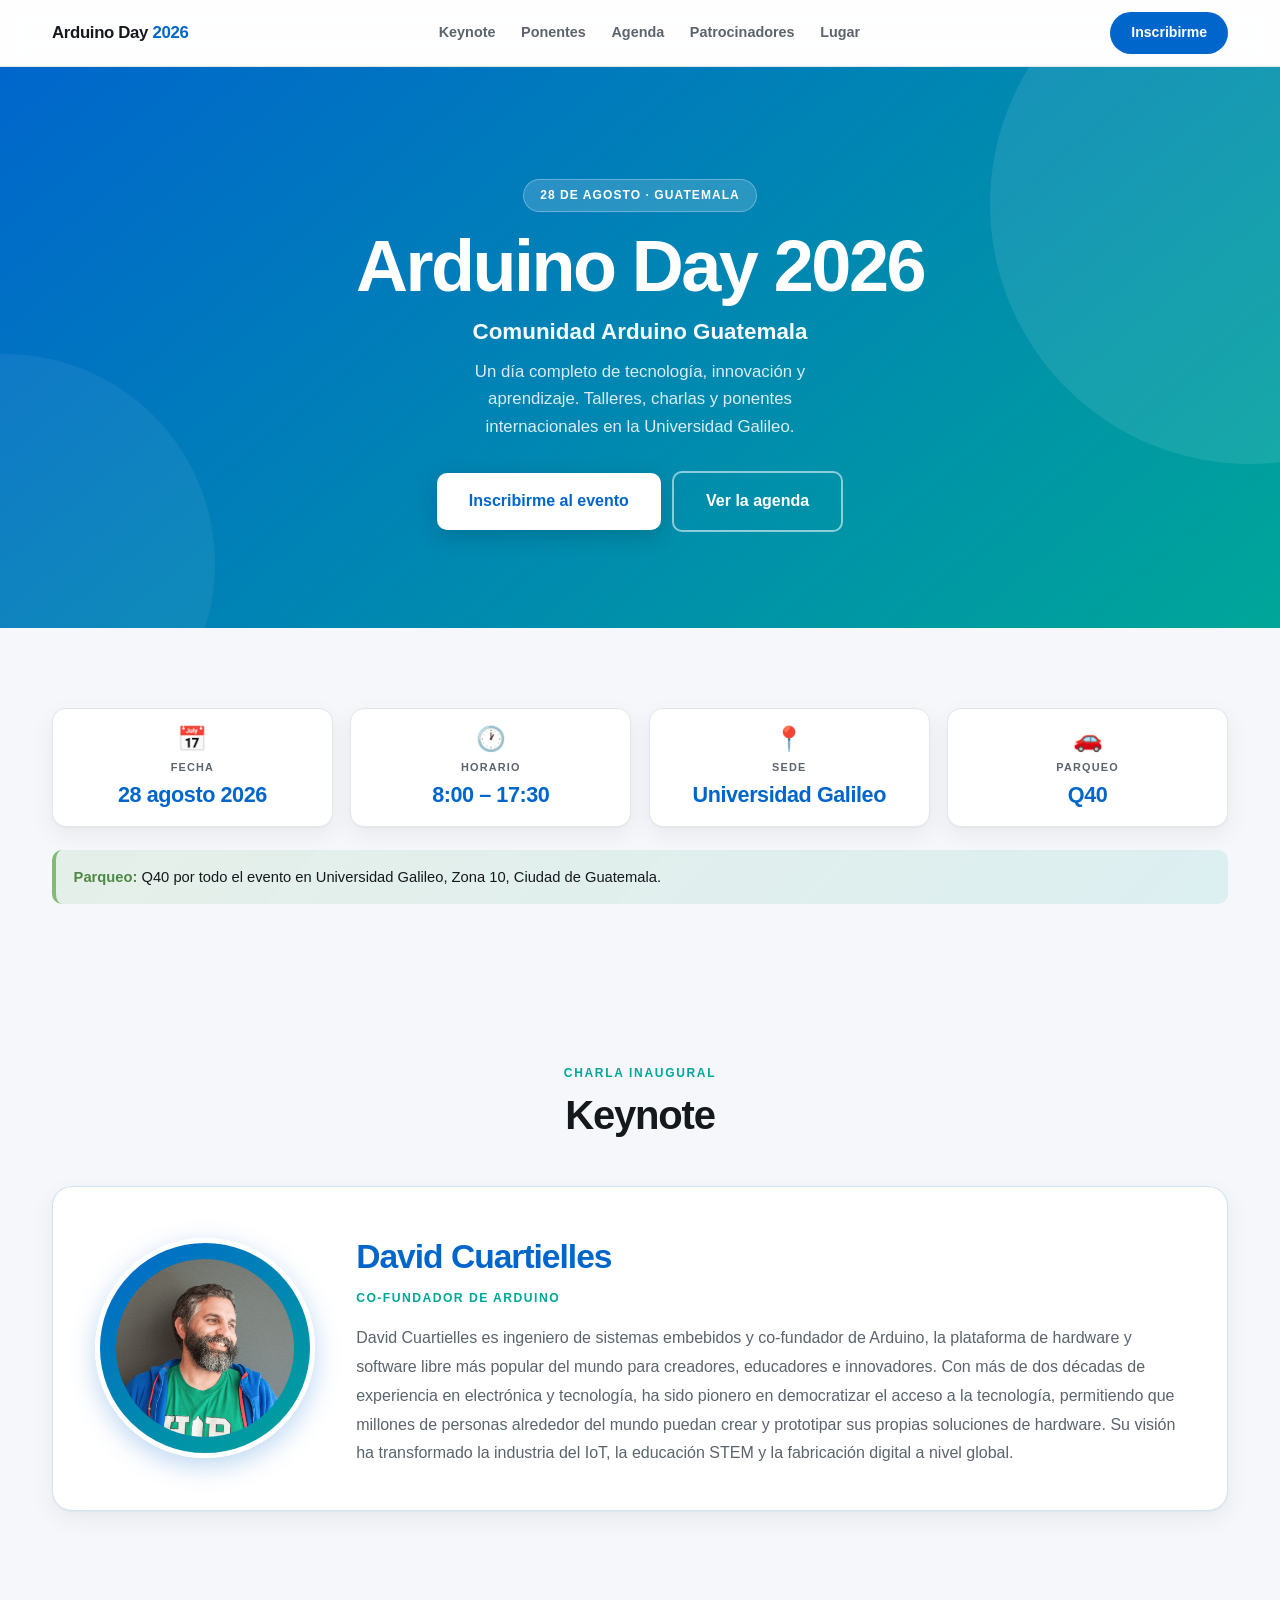
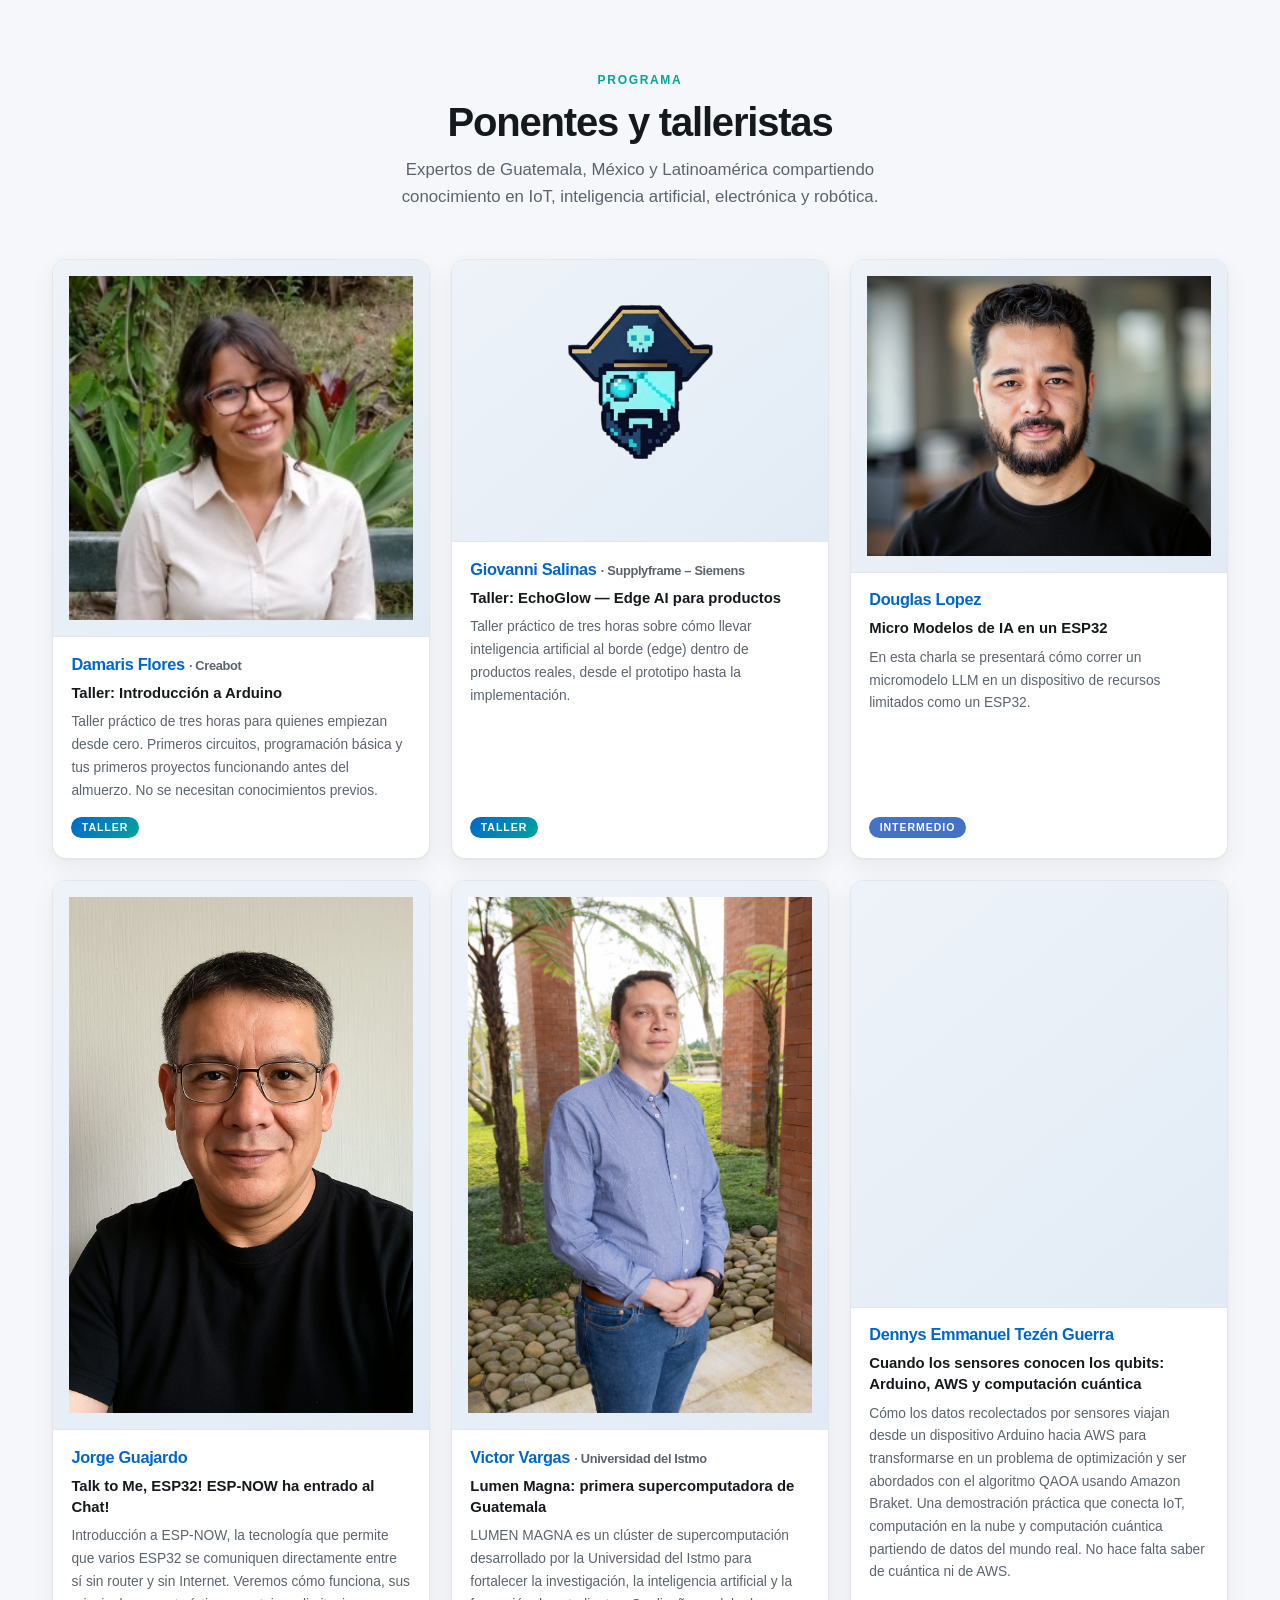
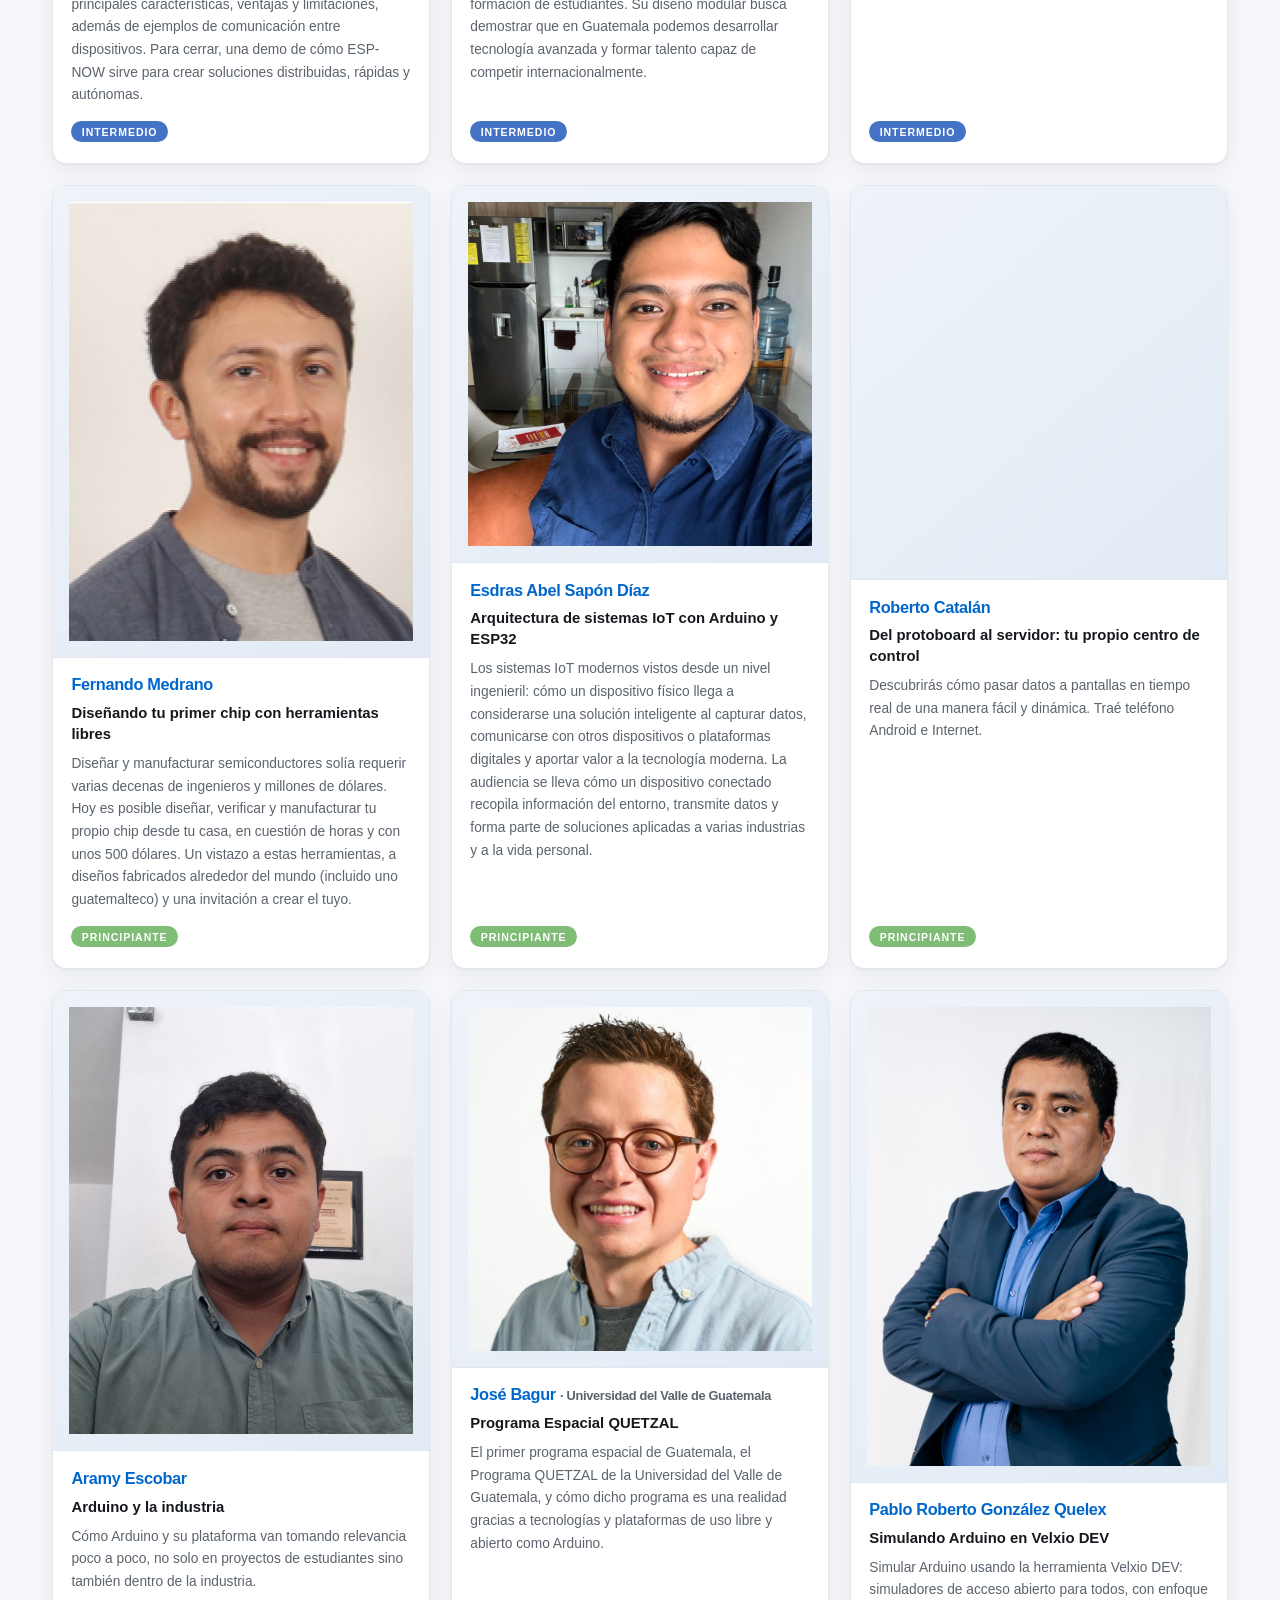
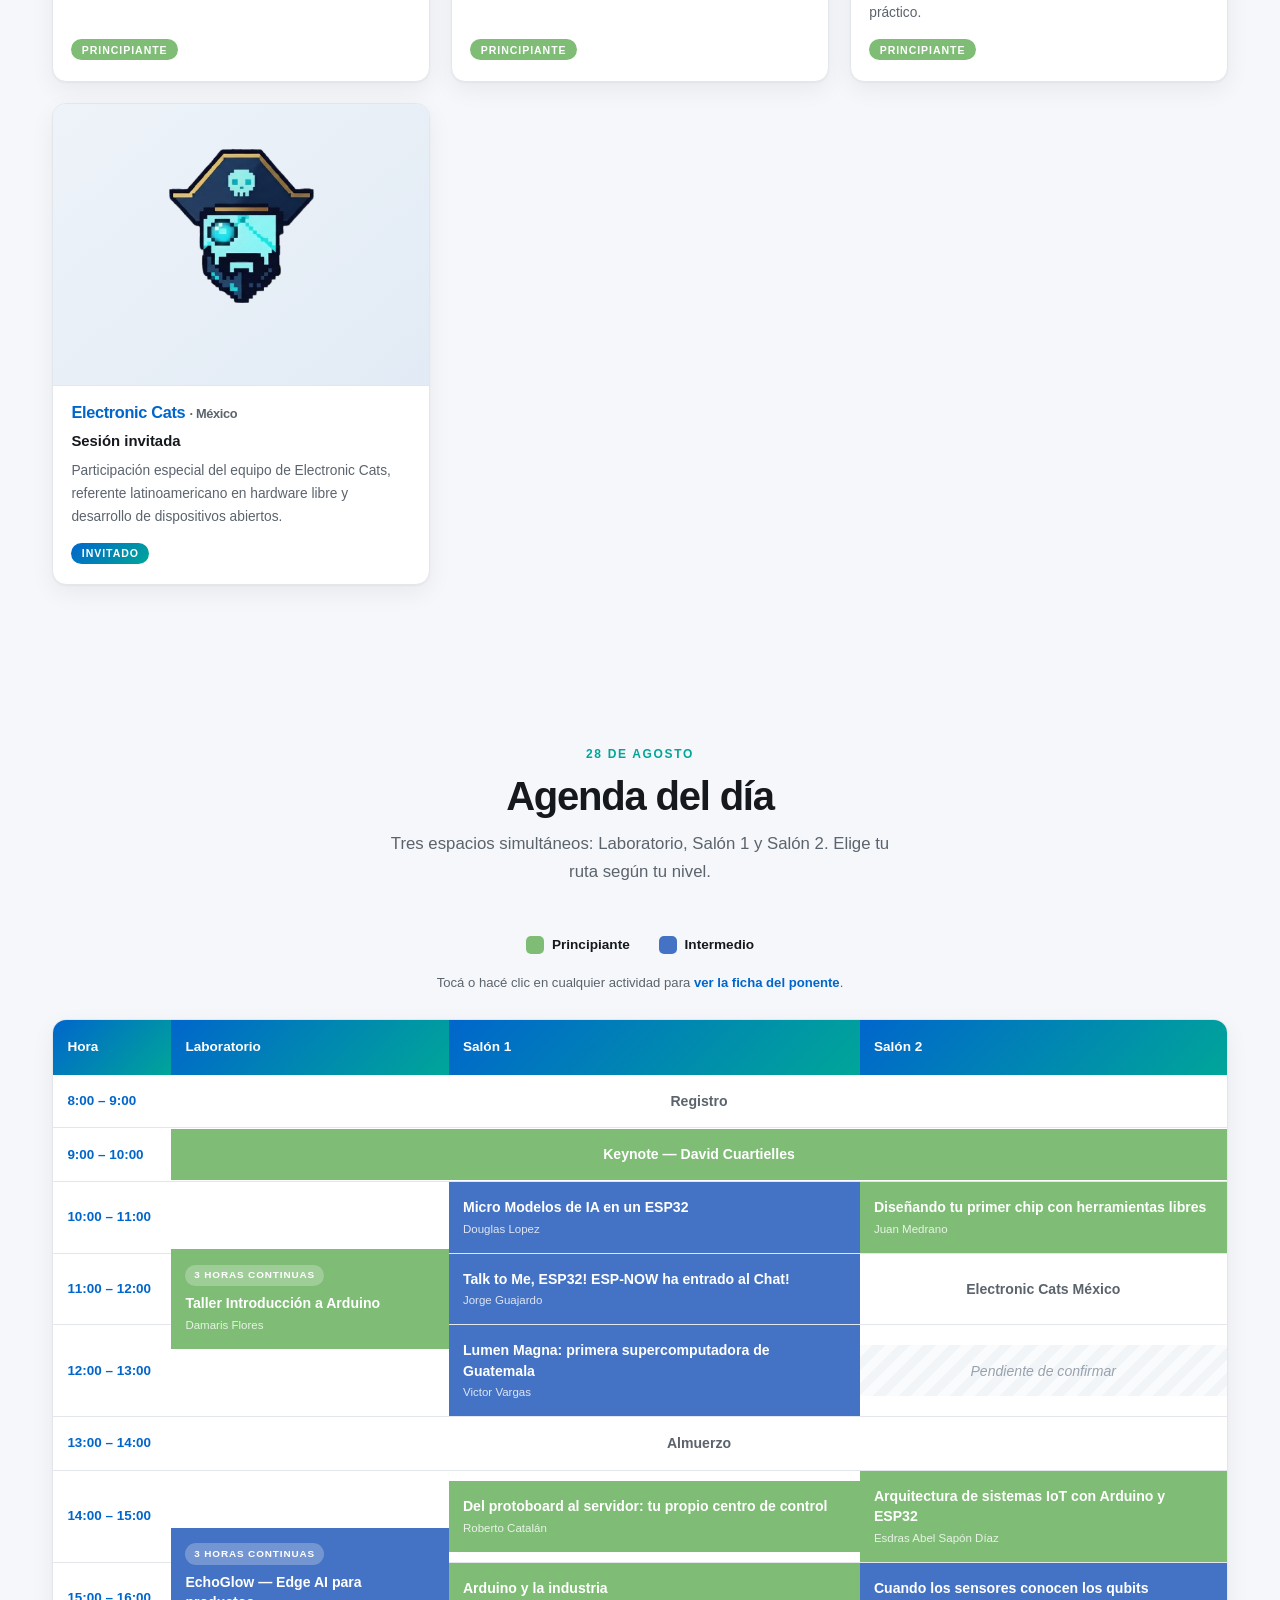
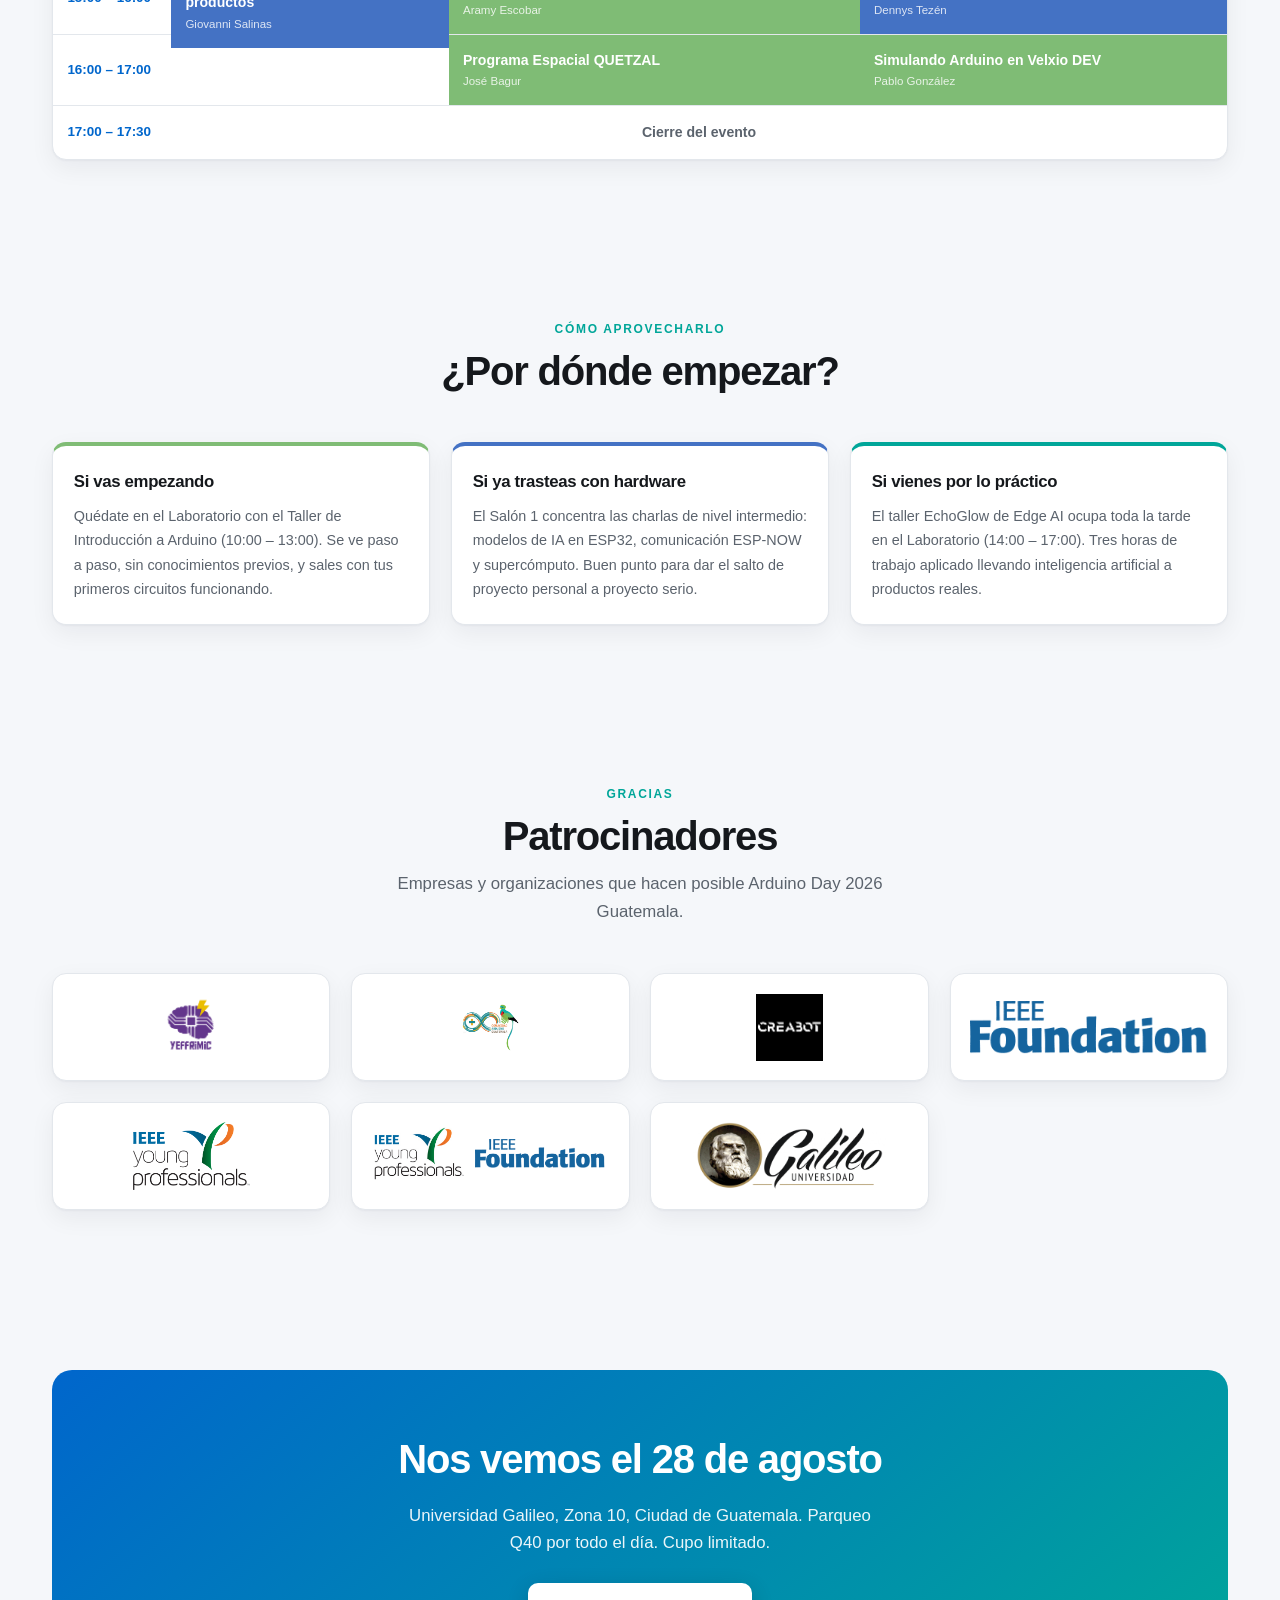
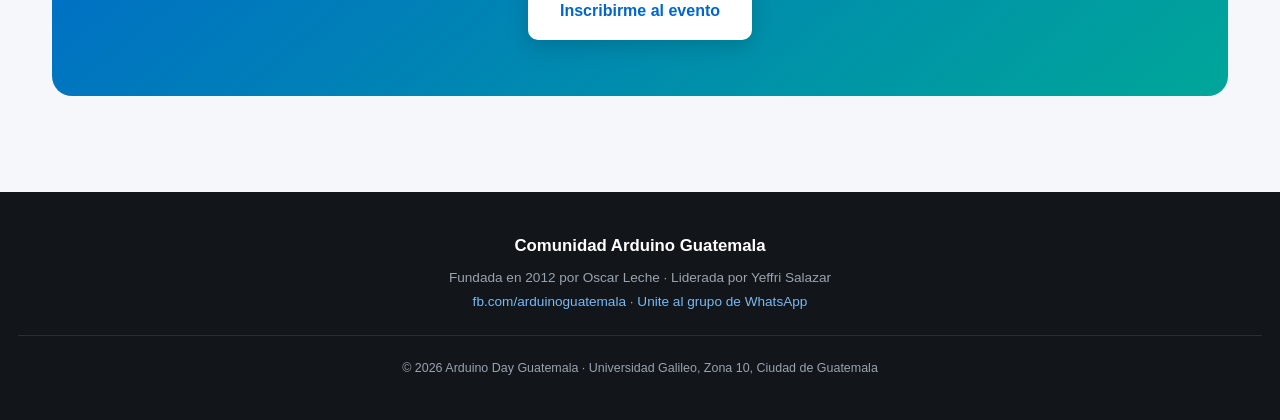
==== commit 6197217c: "Agrega link al grupo de WhatsApp de la comunidad en el footer" ====
--- a/index.html
+++ b/index.html
@@ -284,7 +284,7 @@
 <footer>
   <div class="marca">Comunidad Arduino Guatemala</div>
   <p>Fundada en 2012 por Oscar Leche · Liderada por Yeffri Salazar</p>
-  <p><a href="https://fb.com/arduinoguatemala" target="_blank" rel="noopener">fb.com/arduinoguatemala</a></p>
+  <p><a href="https://fb.com/arduinoguatemala" target="_blank" rel="noopener">fb.com/arduinoguatemala</a> · <a href="https://chat.whatsapp.com/Gk3mmh2O2DXJ7RrTjsFXeE" target="_blank" rel="noopener">Unite al grupo de WhatsApp</a></p>
   <p class="legal">© 2026 Arduino Day Guatemala · Universidad Galileo, Zona 10, Ciudad de Guatemala</p>
 </footer>
 
--- a/css/styles.css
+++ b/css/styles.css
@@ -90,7 +90,7 @@
 /* ---------- keynote ---------- */
 .keynote{background:var(--card);border:1px solid rgba(0,102,204,.18);border-radius:20px;padding:1.6rem 1.3rem;box-shadow:var(--sombra);text-align:center;display:grid;gap:1.3rem}
 .keynote .foto{width:150px;height:150px;margin-inline:auto;border-radius:50%;background:linear-gradient(140deg,var(--azul),var(--teal));display:flex;align-items:center;justify-content:center;color:rgba(255,255,255,.9);font-size:.72rem;font-weight:700;text-align:center;padding:1rem;line-height:1.35;overflow:hidden;border:5px solid #fff;box-shadow:0 8px 26px rgba(0,102,204,.26)}
-.keynote .foto img{width:100%;height:100%;object-fit:cover;border-radius:50%}
+.keynote .foto img{width:100%;height:100%;object-fit:cover;object-position:50% 20%;border-radius:50%}
 .keynote h3{font-size:clamp(1.35rem,5vw,2.1rem);font-weight:800;color:var(--azul);letter-spacing:-.03em}
 .keynote .rol{font-size:.76rem;font-weight:800;letter-spacing:.12em;text-transform:uppercase;color:var(--teal);margin-top:.25rem}
 .keynote .bio{color:var(--texto-2);font-size:.95rem;line-height:1.8;margin-top:.9rem;text-align:left}
@@ -108,7 +108,7 @@
 .ponente:hover{transform:translateY(-5px);box-shadow:0 16px 34px rgba(16,24,40,.12)}
 .ponente:focus-visible{outline:3px solid var(--azul);outline-offset:3px}
 .ponente .foto{aspect-ratio:4/3;width:100%;background:linear-gradient(140deg,#eef3f9,#e2ebf5);display:flex;align-items:center;justify-content:center;color:#8b97a6;font-size:.75rem;font-weight:700;text-align:center;padding:1rem;border-bottom:1px solid var(--linea)}
-.ponente .foto img{width:100%;height:100%;object-fit:cover}
+.ponente .foto img{width:100%;height:100%;object-fit:cover;object-position:50% 20%}
 .ponente .cuerpo{padding:1.1rem 1.15rem 1.3rem;display:flex;flex-direction:column;flex:1}
 .ponente .nombre{font-size:1.02rem;font-weight:800;color:var(--azul);letter-spacing:-.02em}
 .ponente .charla{font-size:.93rem;font-weight:700;margin:.55rem 0 .5rem;line-height:1.4}
@@ -215,7 +215,7 @@
   color:rgba(255,255,255,.92);font-size:.82rem;font-weight:700;text-align:center;padding:1rem;
   border-radius:22px 22px 0 0;
 }
-.ficha-foto img{width:100%;height:100%;object-fit:cover;border-radius:22px 22px 0 0}
+.ficha-foto img{width:100%;height:100%;object-fit:cover;object-position:50% 20%;border-radius:22px 22px 0 0}
 @media(min-width:700px){.ficha-foto,.ficha-foto img{border-radius:20px 20px 0 0}}
 
 .ficha-cuerpo{padding:1.4rem 1.3rem 2rem}
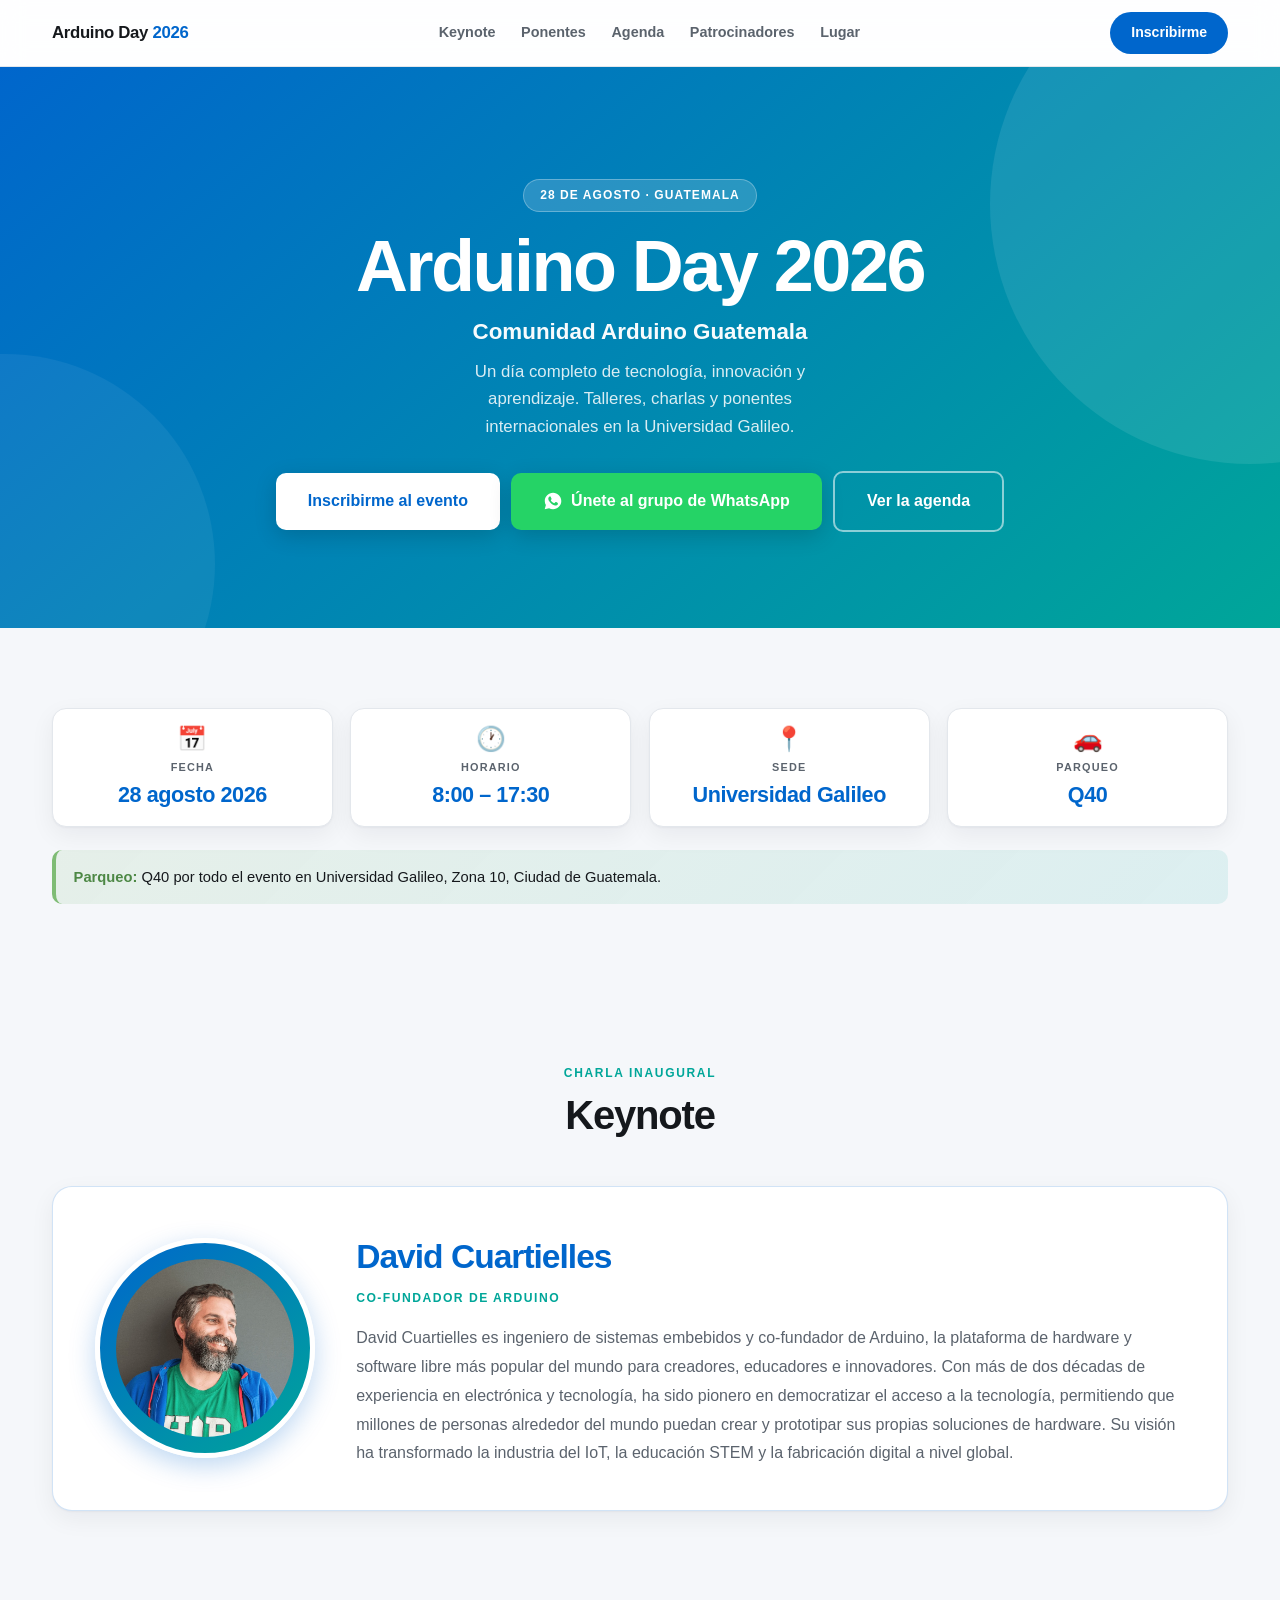
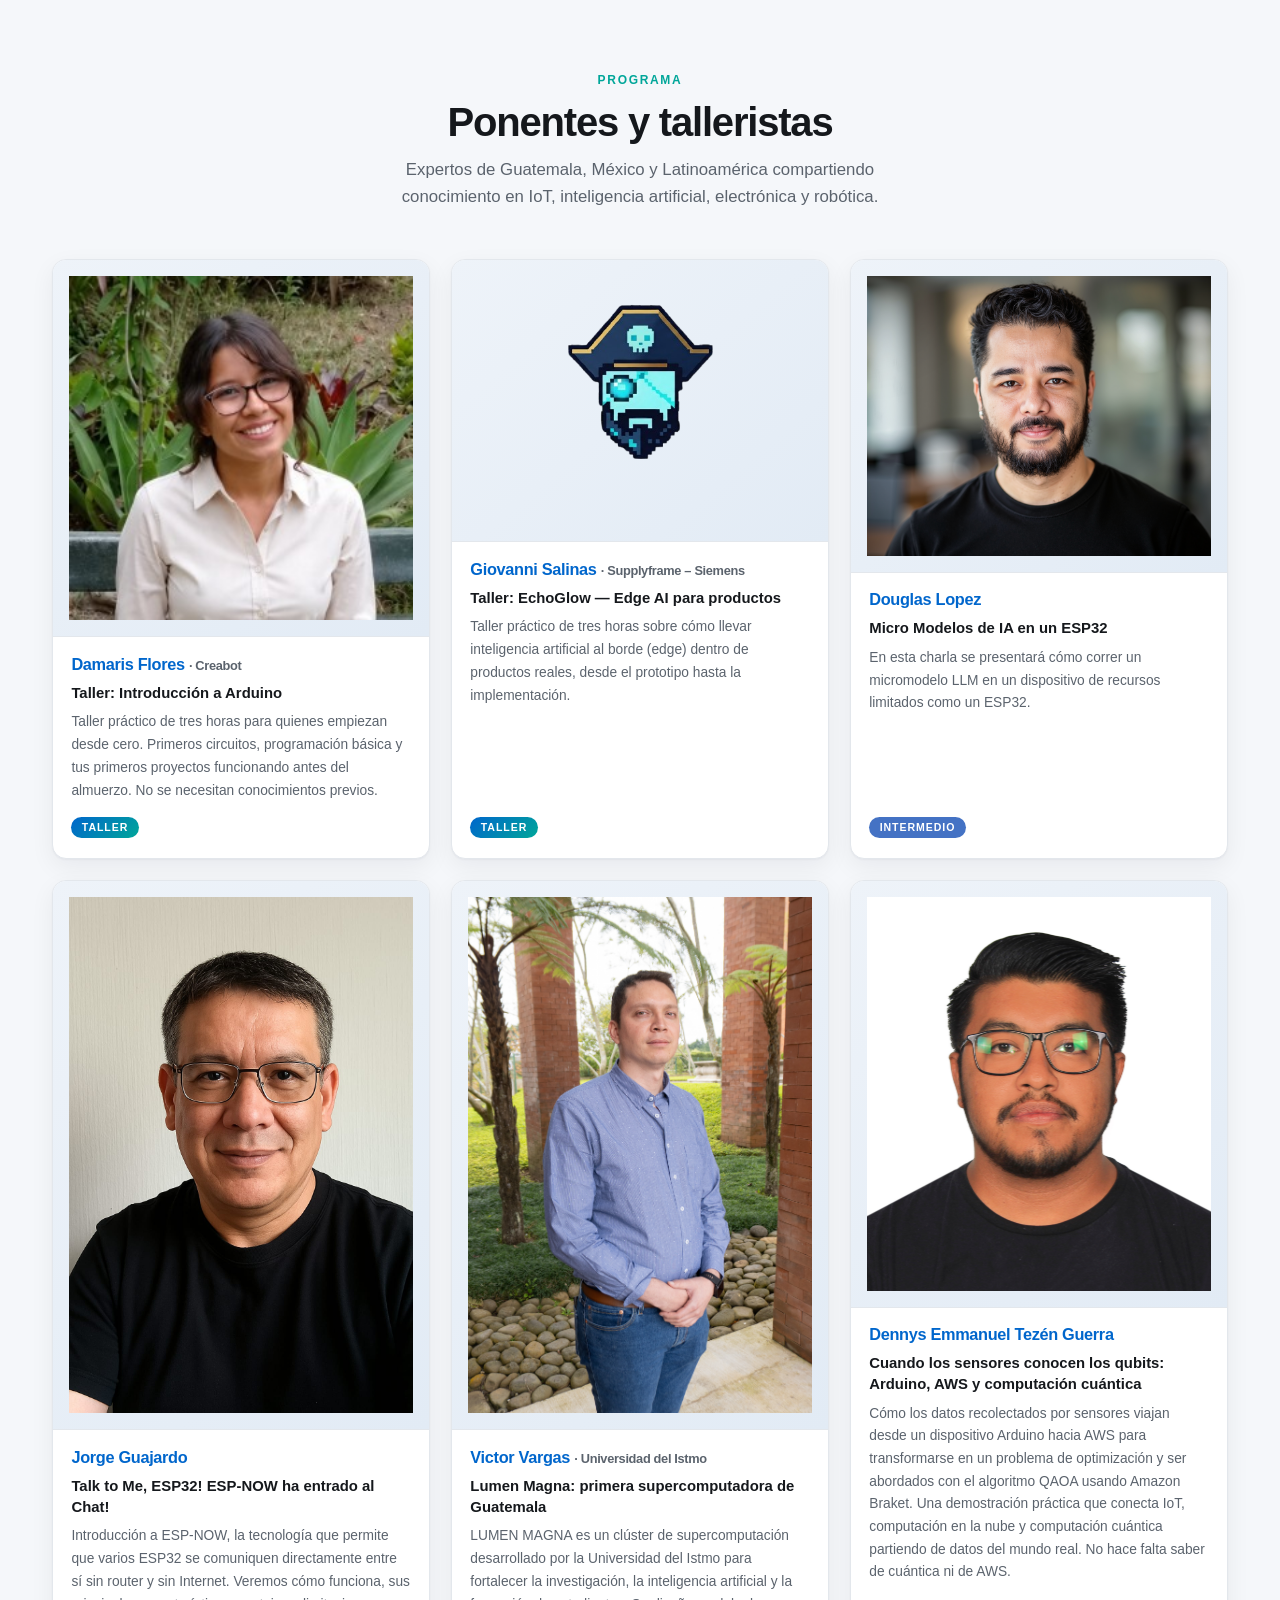
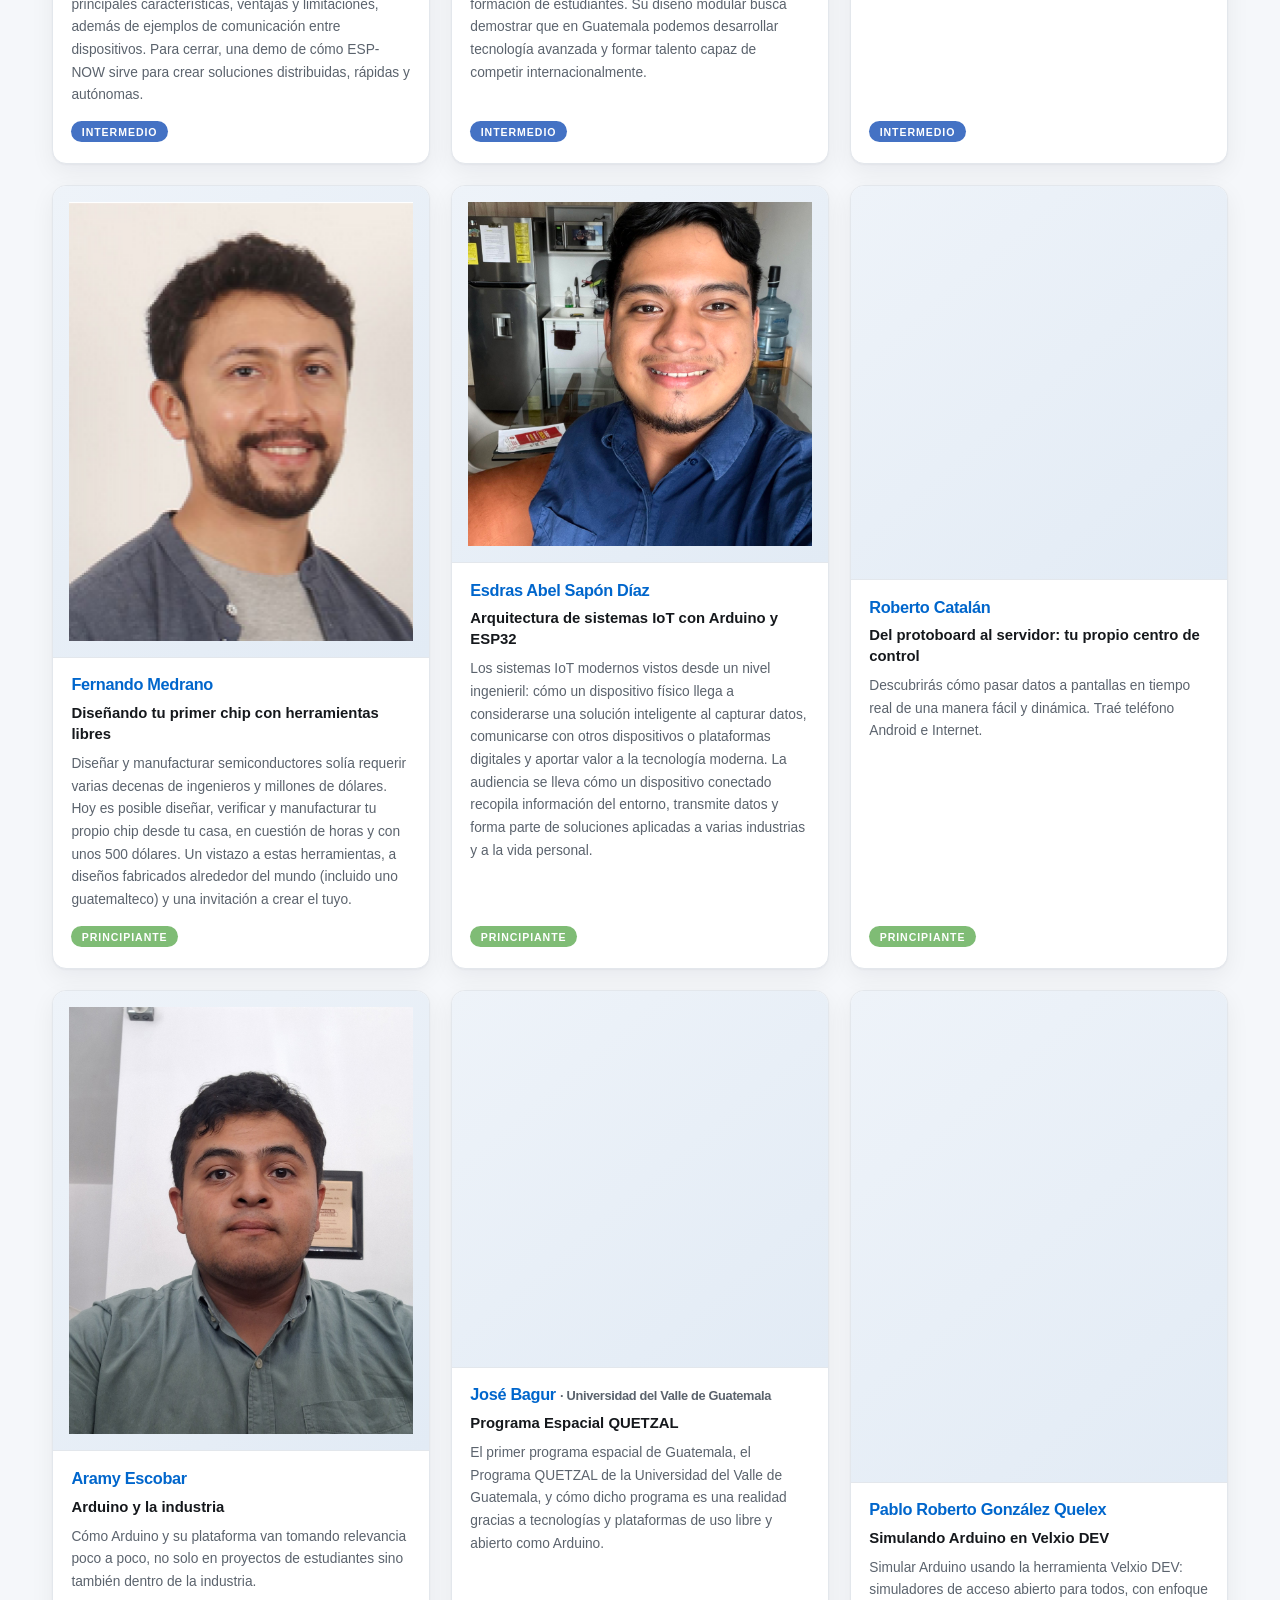
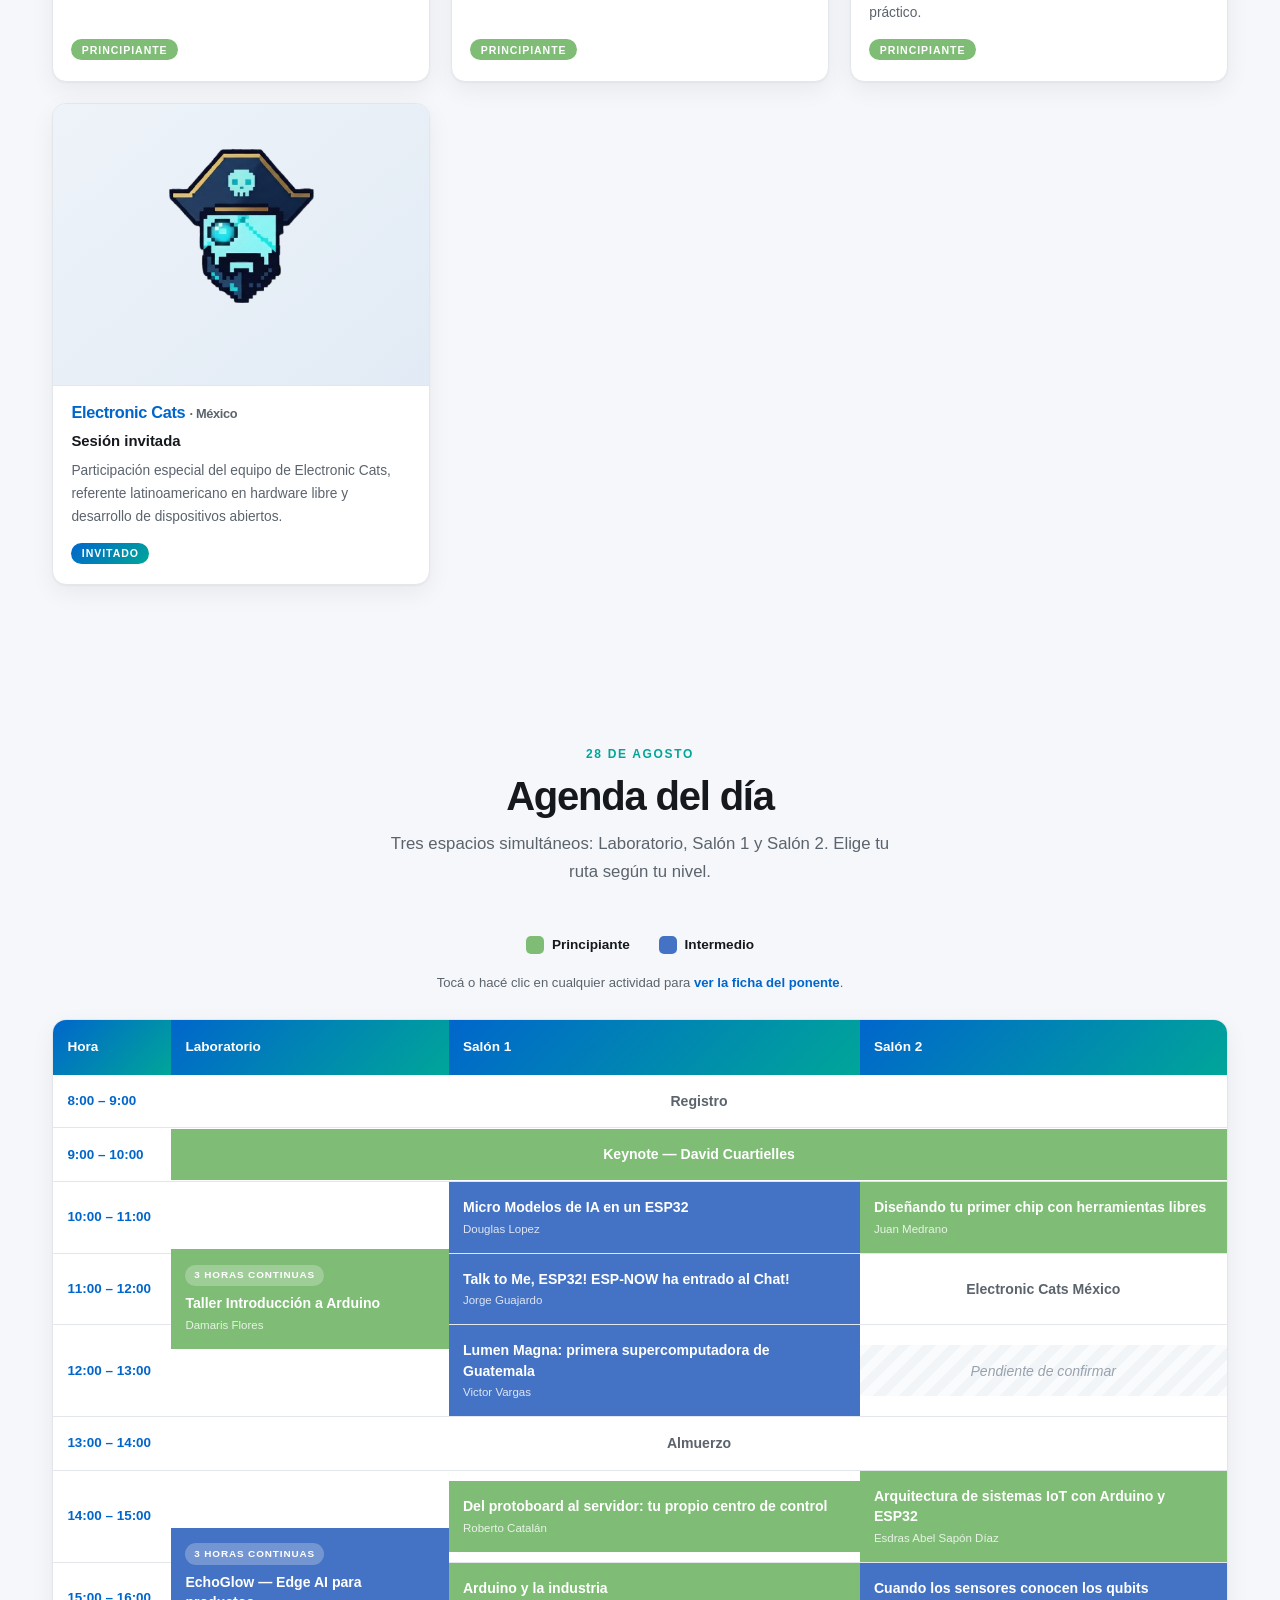
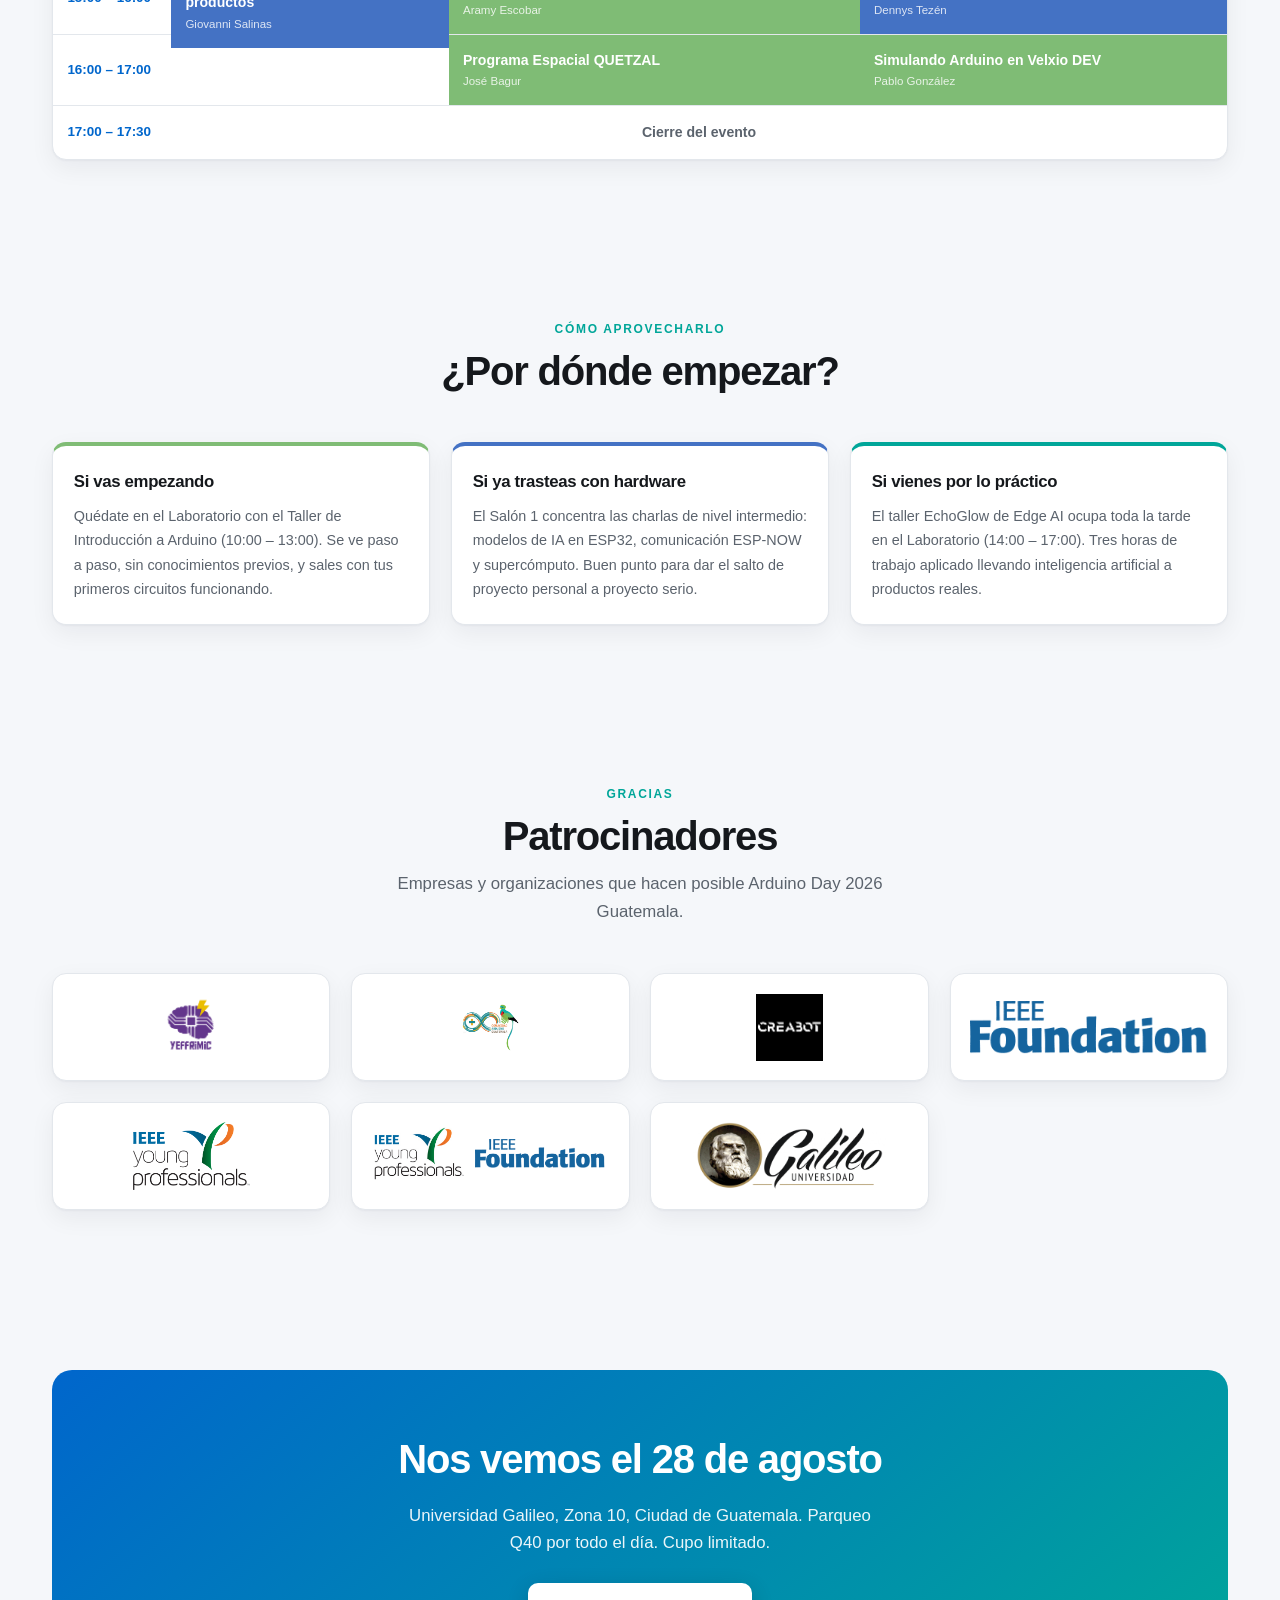
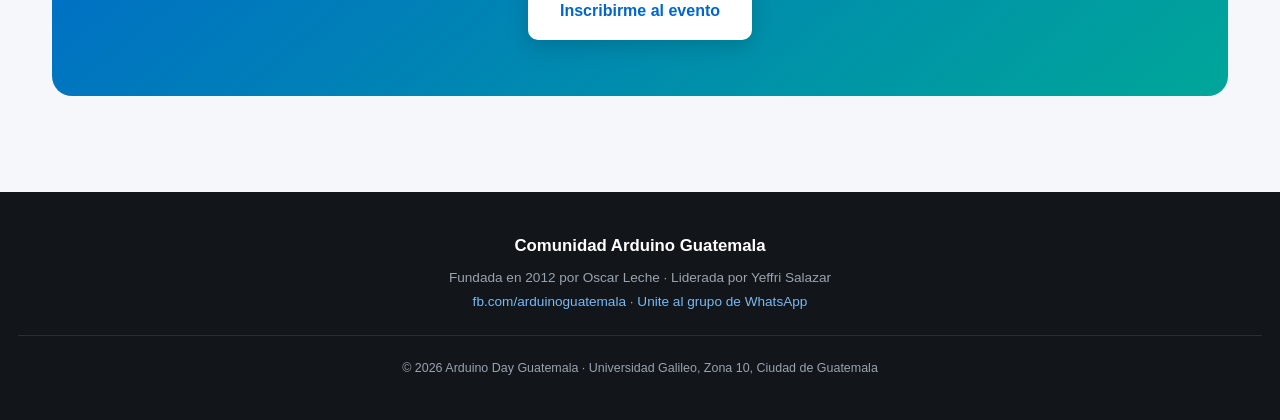
==== commit d878dec3: "Agrega botón grande de WhatsApp en el hero" ====
--- a/index.html
+++ b/index.html
@@ -37,6 +37,10 @@
     <p class="tag">Un día completo de tecnología, innovación y aprendizaje. Talleres, charlas y ponentes internacionales en la Universidad Galileo.</p>
     <div class="hero-btns">
       <a class="btn btn-solid" href="https://forms.gle/d1HXAzyGk2G6MH4y5" target="_blank" rel="noopener">Inscribirme al evento</a>
+      <a class="btn btn-whatsapp" href="https://chat.whatsapp.com/Gk3mmh2O2DXJ7RrTjsFXeE" target="_blank" rel="noopener">
+        <svg viewBox="0 0 24 24" fill="currentColor" aria-hidden="true"><path d="M12.04 2C6.58 2 2.13 6.45 2.13 11.91c0 1.75.46 3.45 1.32 4.95L2.05 22l5.25-1.38a9.9 9.9 0 0 0 4.74 1.2h.01c5.46 0 9.91-4.45 9.91-9.91C21.96 6.45 17.5 2 12.04 2Zm5.8 14.03c-.24.68-1.4 1.3-1.93 1.36-.5.06-1.02.27-3.44-.72-2.9-1.19-4.77-4.14-4.92-4.33-.14-.2-1.18-1.57-1.18-3 0-1.42.75-2.12 1.01-2.41.27-.28.58-.35.78-.35.2 0 .39 0 .56.01.18.01.42-.07.65.5.24.58.82 2 .89 2.15.07.14.11.31.02.5-.09.2-.14.31-.27.48-.14.17-.29.38-.42.51-.14.14-.28.29-.12.57.16.28.71 1.17 1.53 1.9 1.05.94 1.94 1.23 2.22 1.37.28.14.44.12.6-.07.17-.2.71-.82.9-1.1.19-.28.38-.23.63-.14.26.09 1.66.78 1.94.93.28.14.47.21.53.33.07.13.07.72-.17 1.4Z"/></svg>
+        Únete al grupo de WhatsApp
+      </a>
       <a class="btn btn-ghost" href="#agenda">Ver la agenda</a>
     </div>
   </div>
--- a/css/styles.css
+++ b/css/styles.css
@@ -58,7 +58,7 @@
 .hero h1{font-size:var(--h1);font-weight:800;line-height:1.02;letter-spacing:-.035em;margin-bottom:.7rem}
 .hero .sub{font-size:clamp(1rem,3.4vw,1.4rem);font-weight:600;opacity:.97;margin-bottom:.4rem}
 .hero .tag{font-size:clamp(.85rem,2.6vw,1.05rem);opacity:.85;max-width:44ch;margin-inline:auto}
-.hero-btns{display:flex;flex-direction:column;gap:.7rem;margin-top:1.9rem}
+.hero-btns{display:flex;flex-direction:column;flex-wrap:wrap;gap:.7rem;margin-top:1.9rem}
 @media(min-width:600px){.hero{padding-block:5rem 4.5rem}.hero-btns{flex-direction:row;justify-content:center;align-items:center}}
 @media(min-width:900px){.hero{padding-block:7rem 6rem}}
 
@@ -68,6 +68,9 @@
 .btn-solid:hover{transform:translateY(-2px);box-shadow:0 10px 30px rgba(0,0,0,.22)}
 .btn-ghost{border:2px solid rgba(255,255,255,.55);color:#fff}
 .btn-ghost:hover{background:rgba(255,255,255,.14);transform:translateY(-2px)}
+.btn-whatsapp{background:#25D366;color:#fff;box-shadow:0 6px 22px rgba(0,0,0,.16);display:inline-flex;align-items:center;justify-content:center;gap:.5rem}
+.btn-whatsapp:hover{transform:translateY(-2px);box-shadow:0 10px 30px rgba(0,0,0,.22);background:#22c15e}
+.btn-whatsapp svg{width:20px;height:20px;flex-shrink:0}
 
 /* ---------- títulos ---------- */
 .titulo{text-align:center;margin-bottom:2.2rem}
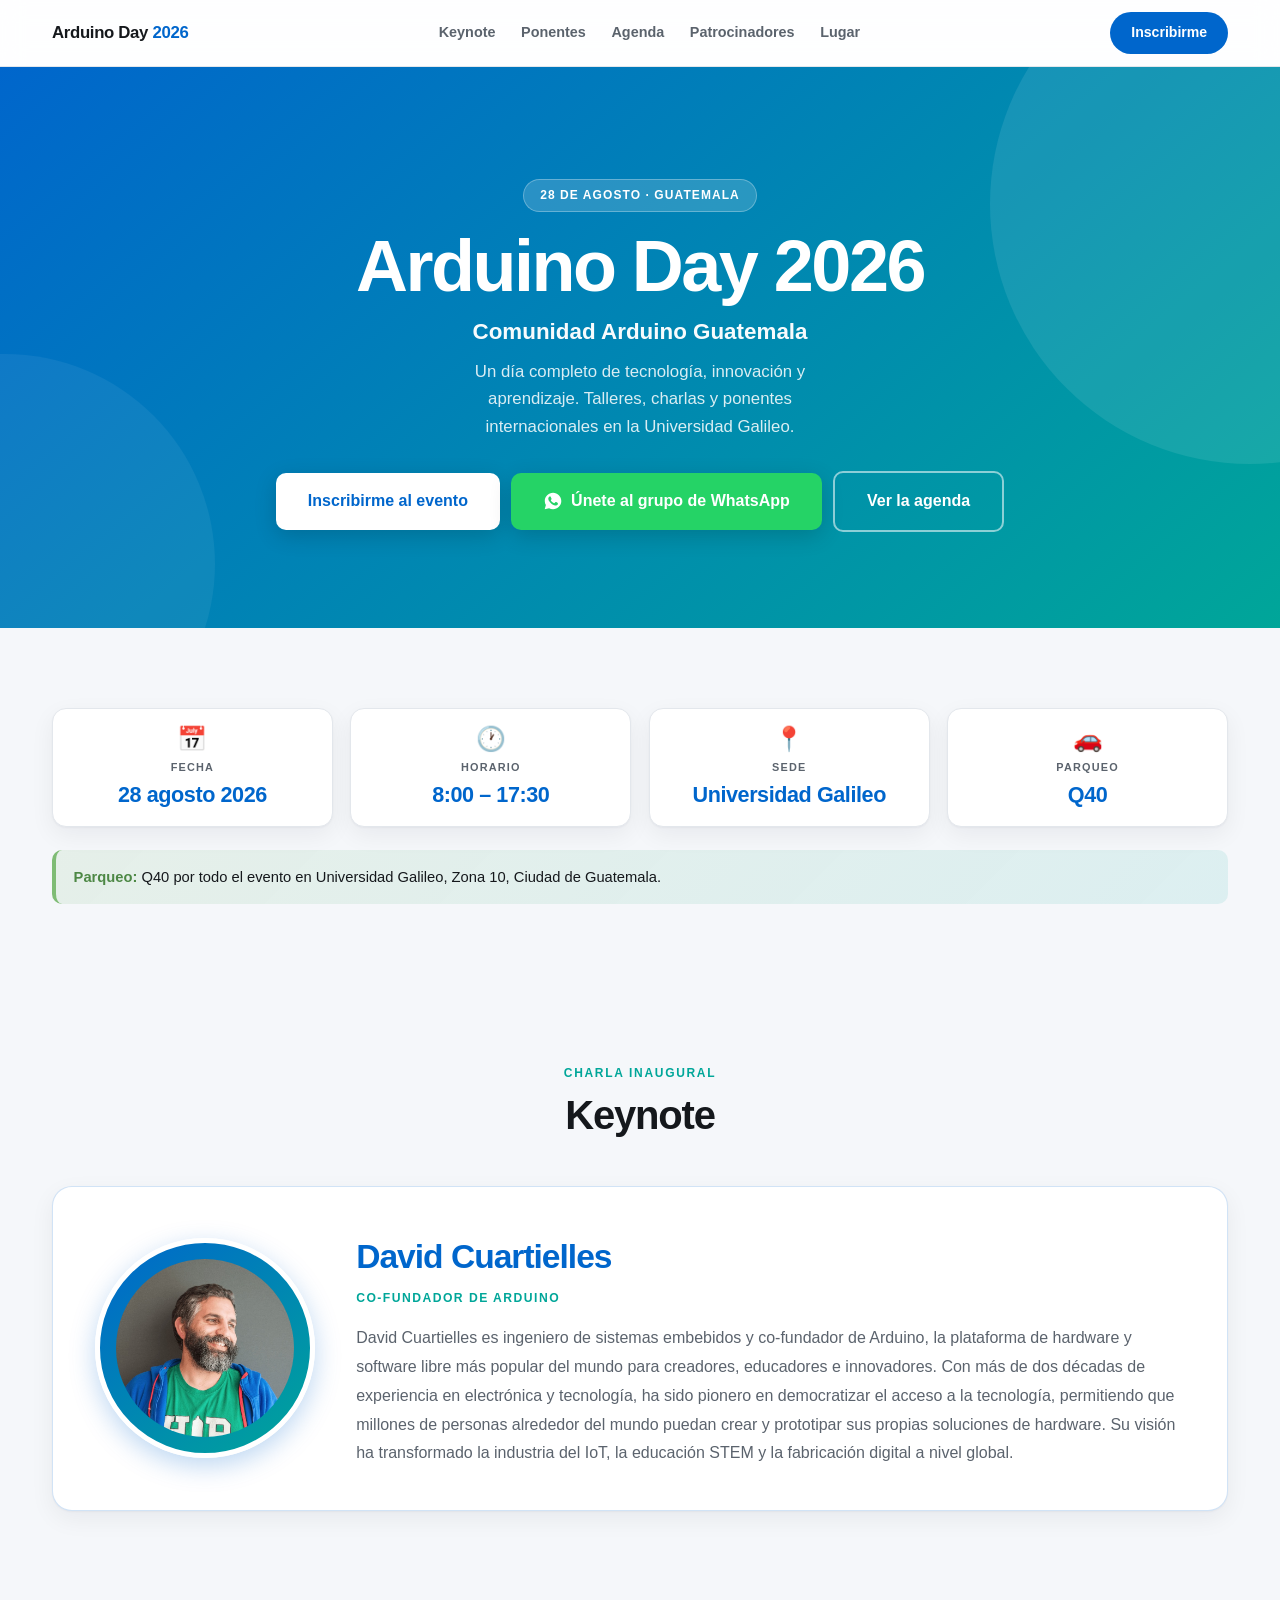
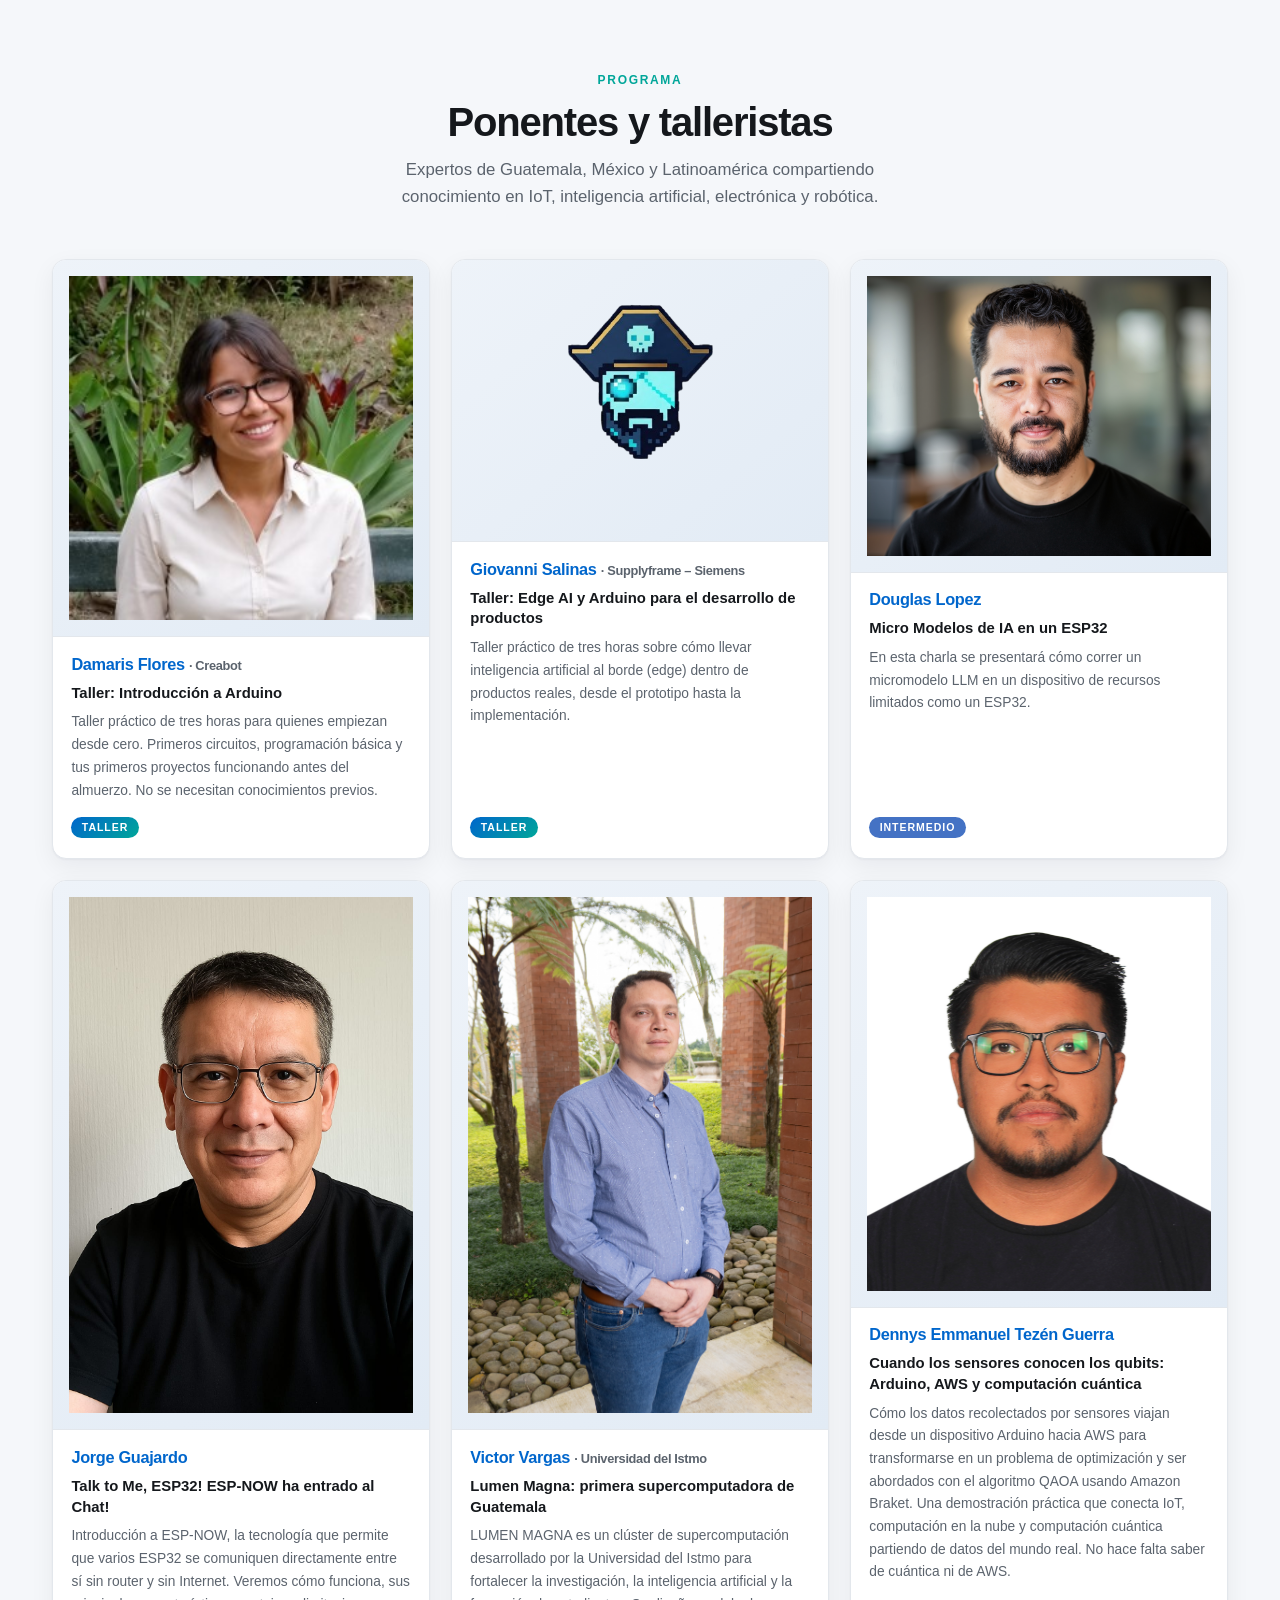
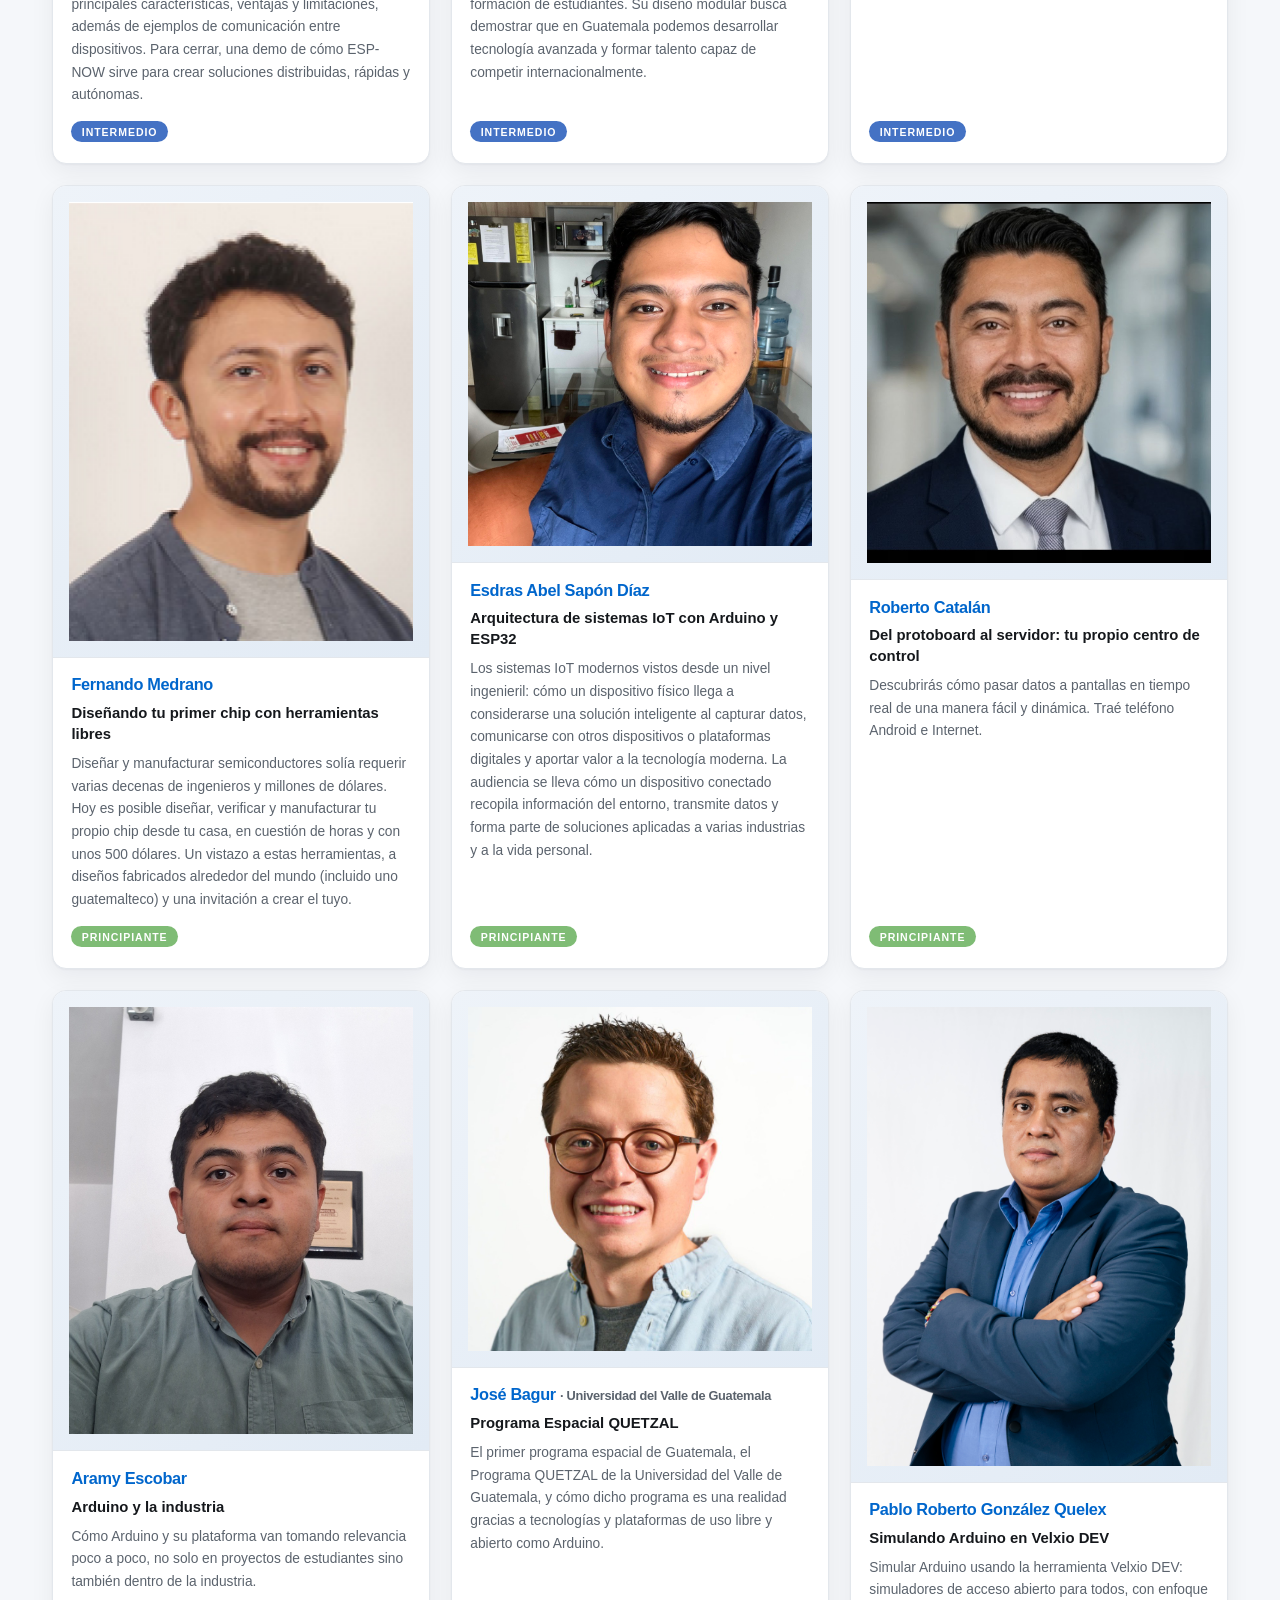
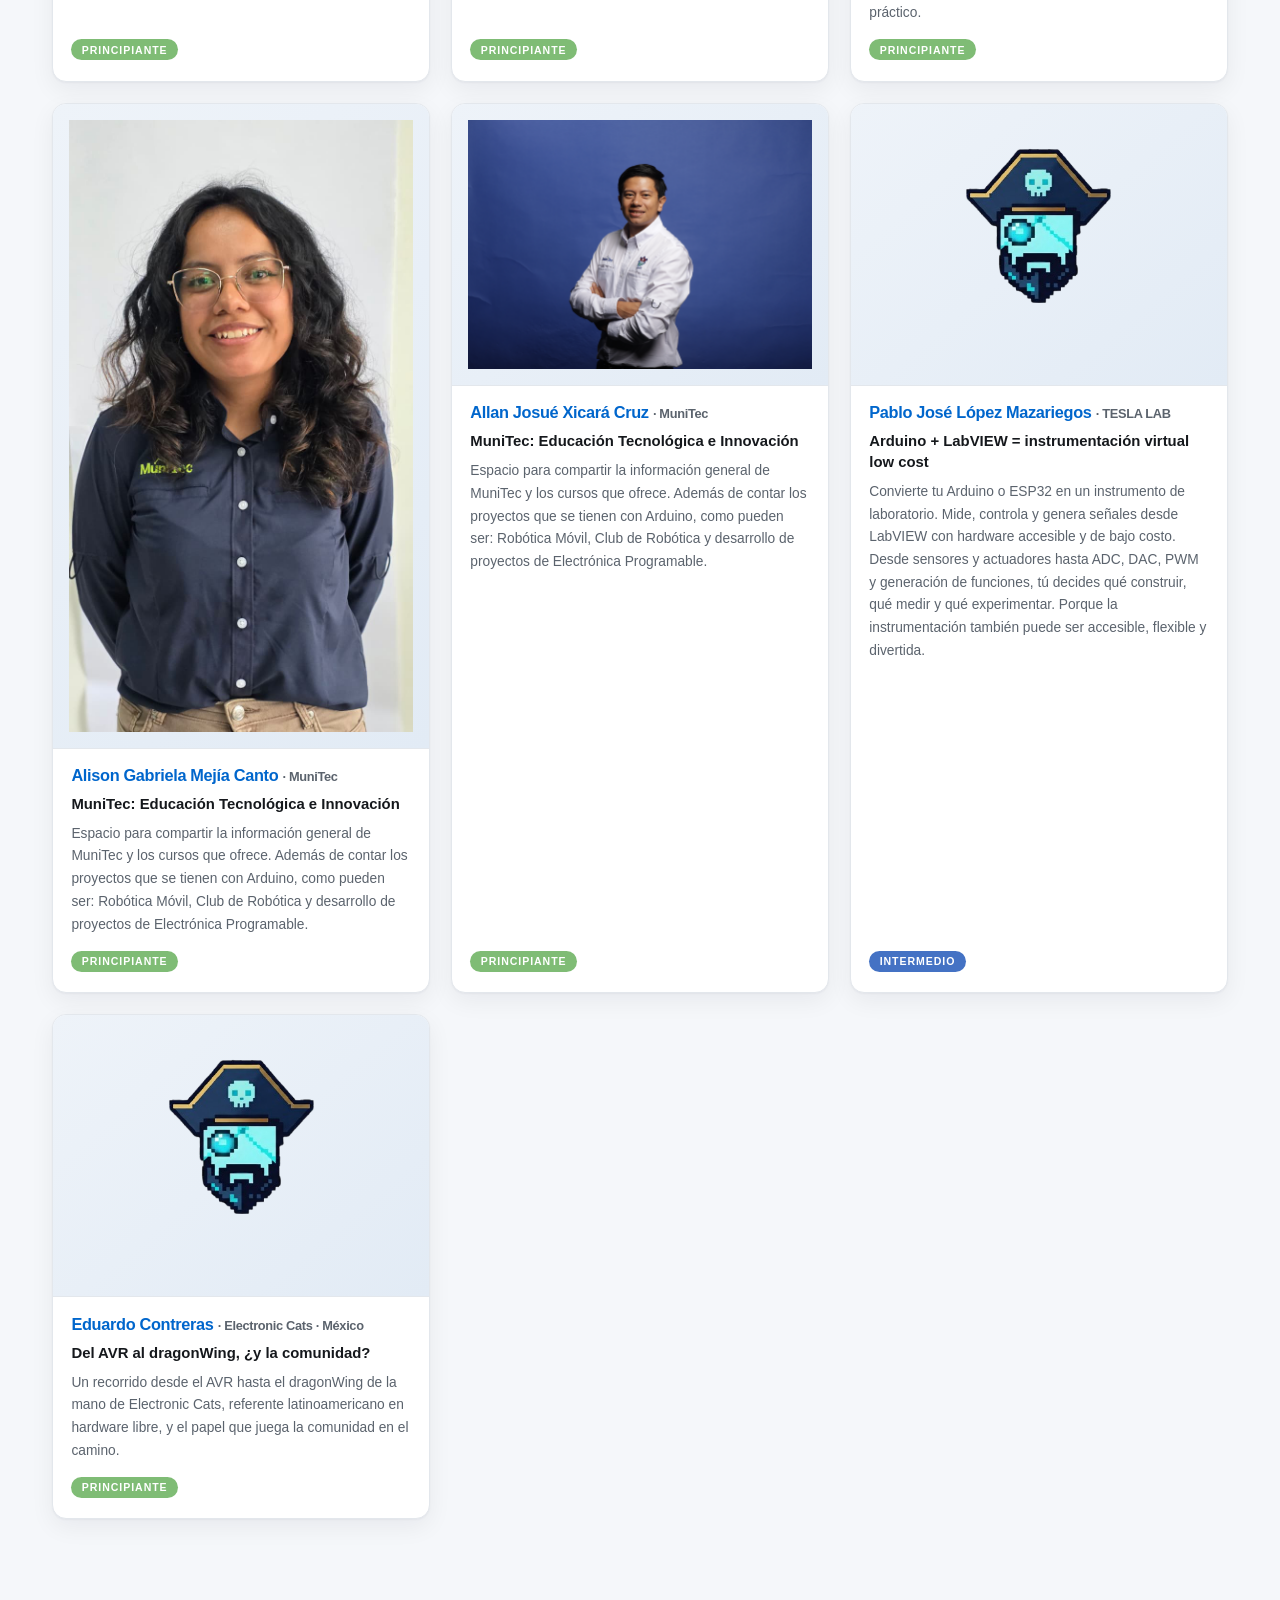
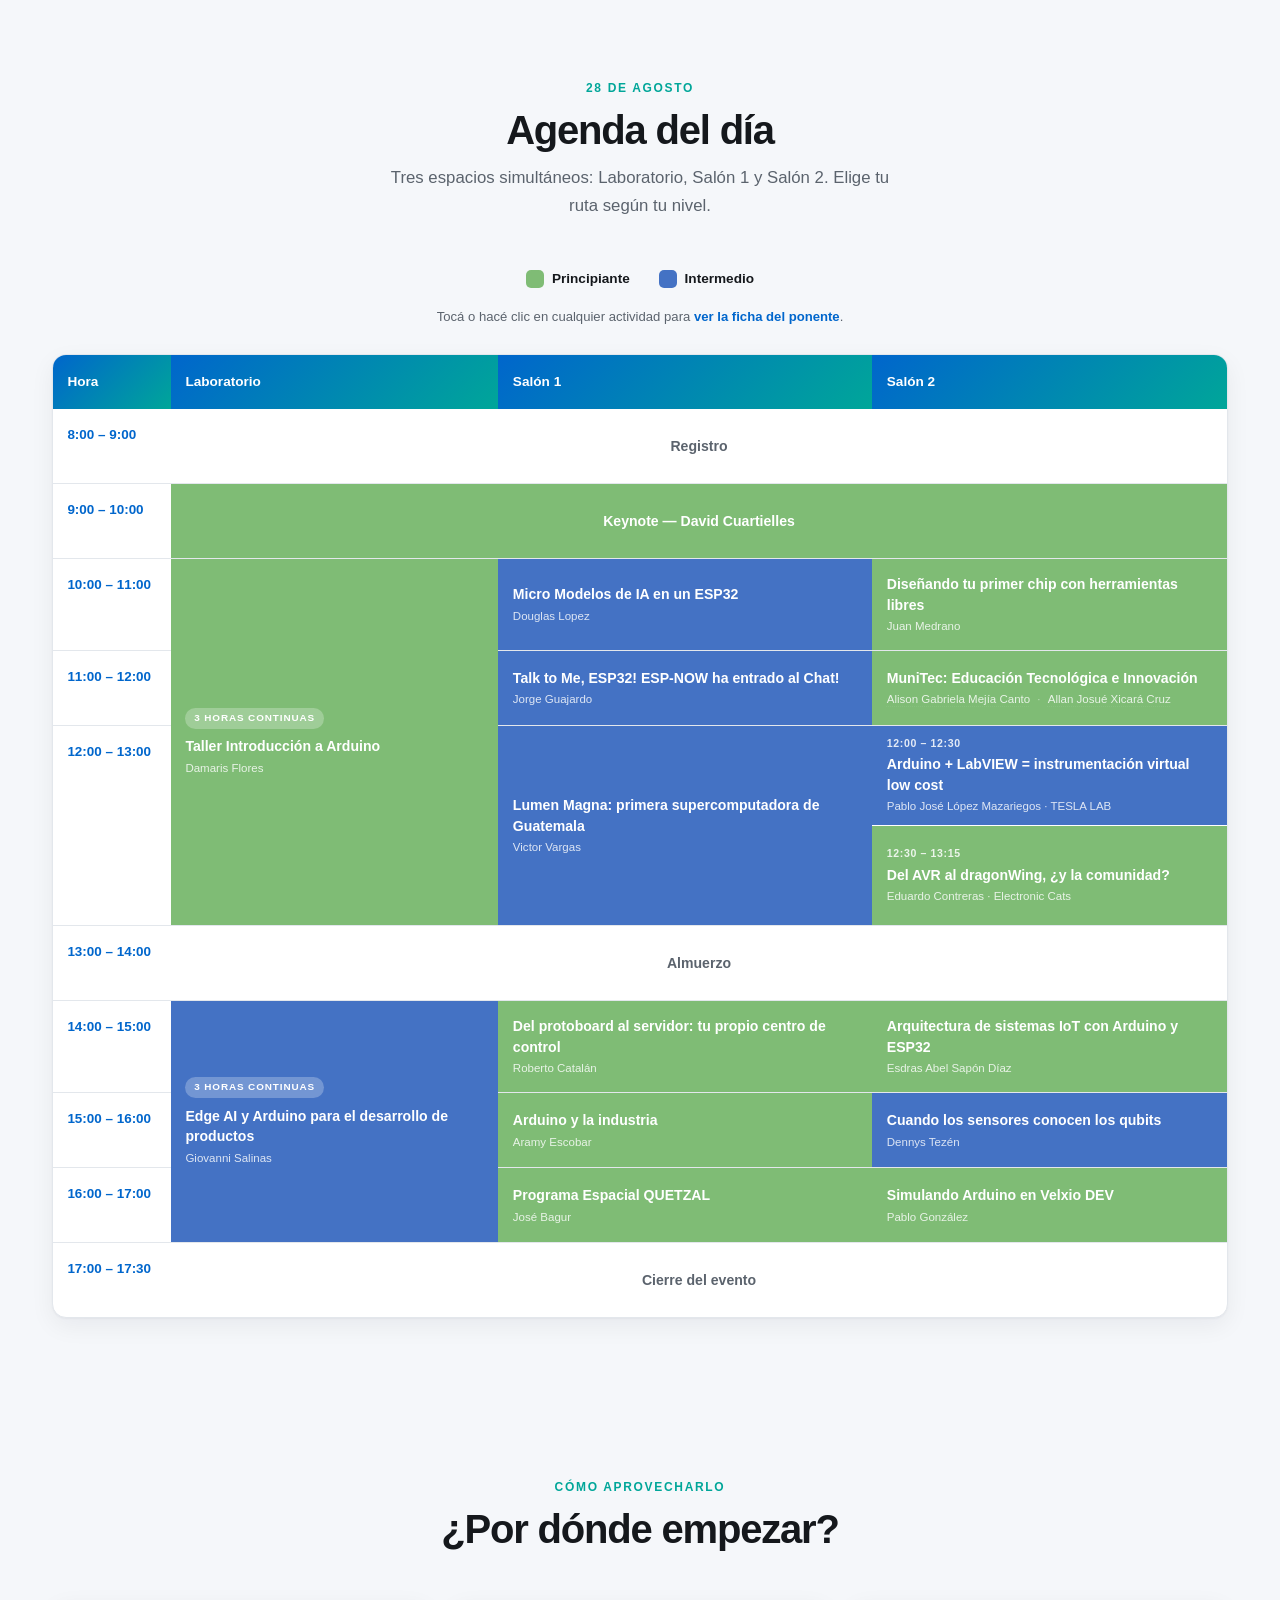
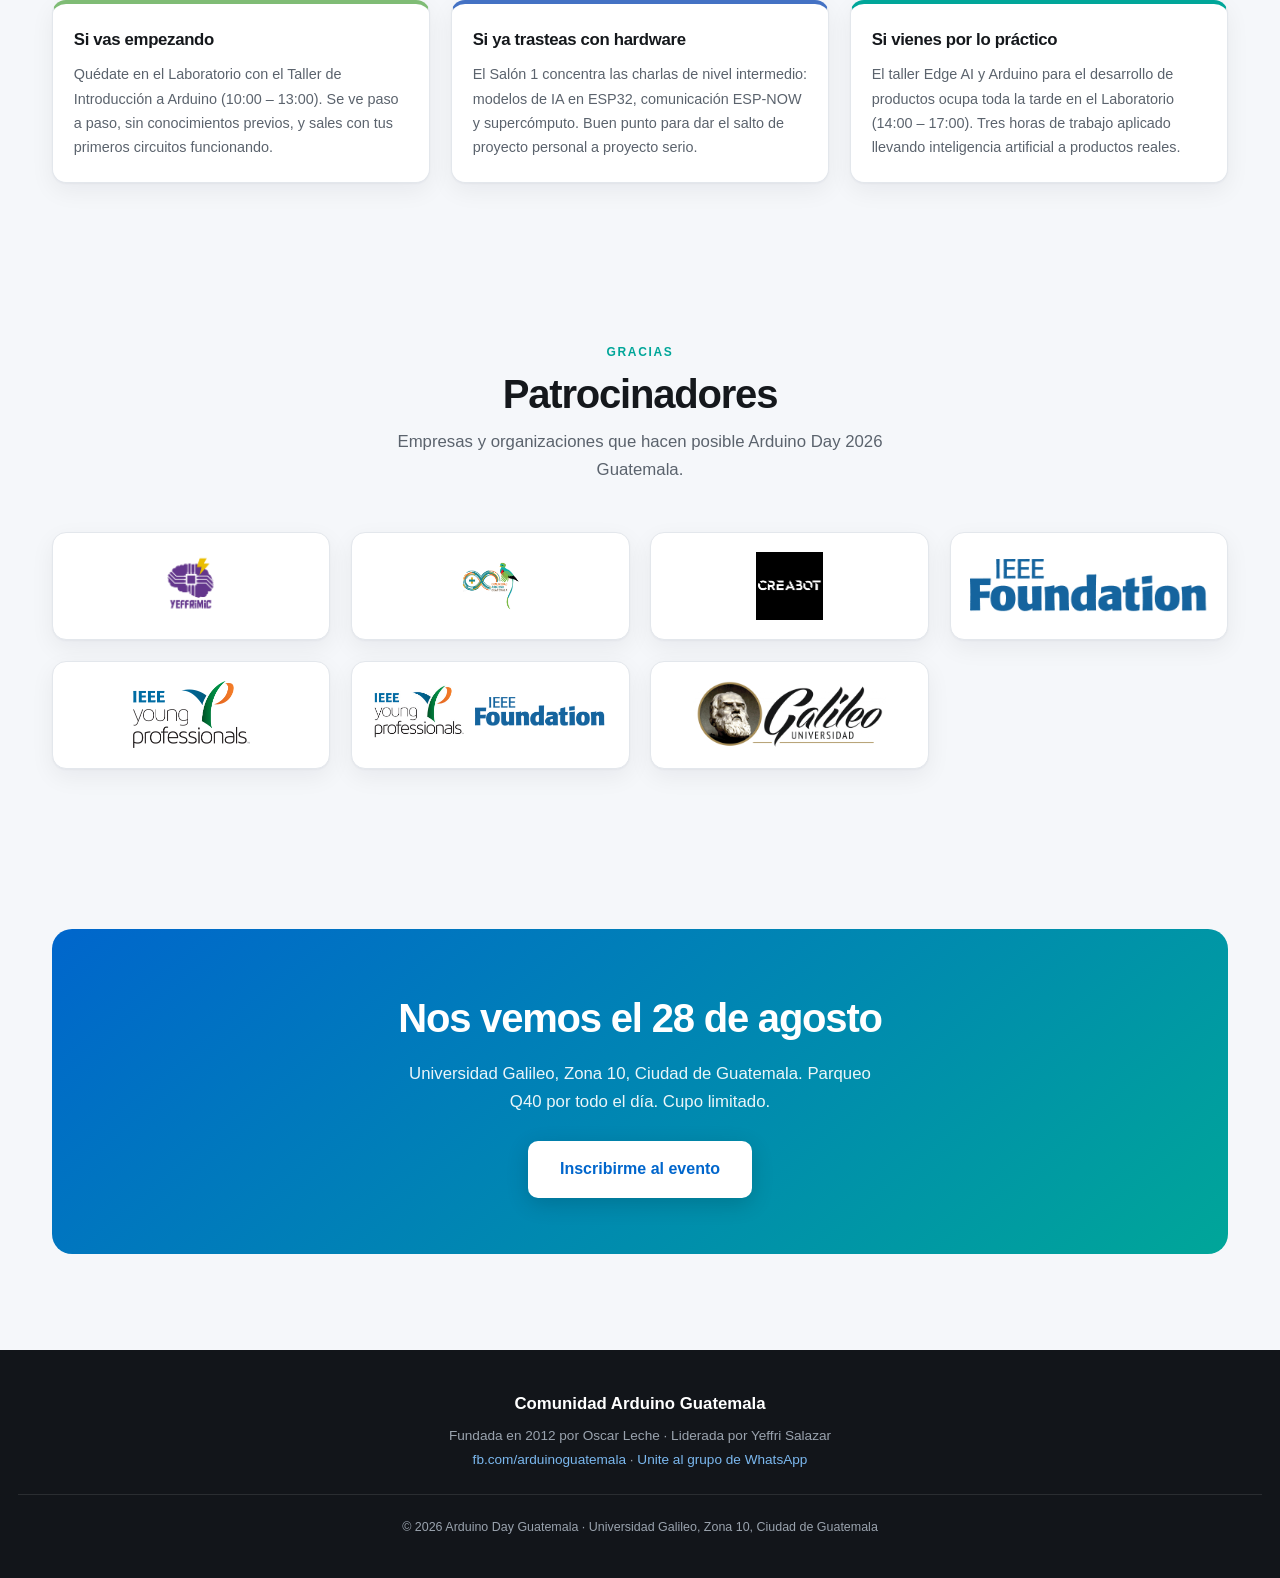
==== commit 8bc8f788: "Actualiza agenda: MuniTec, TESLA LAB y Electronic Cats - Salon 2 11:00-12:00: MuniTec (Alison Mejia " ====
--- a/index.html
+++ b/index.html
@@ -109,7 +109,7 @@
         </button>
         <button class="taller-card azul" data-p="giovanni" data-h="14:00 – 17:00" data-s="Laboratorio">
           <div class="tc-hora">14:00 – 17:00 · 3 horas</div>
-          <div class="tc-tit">EchoGlow — Edge AI para productos</div>
+          <div class="tc-tit">Edge AI y Arduino para el desarrollo de productos</div>
           <div class="tc-quien">Giovanni Salinas</div>
         </button>
       </div>
@@ -140,7 +140,7 @@
         <div class="hora">11:00 – 12:00</div>
         <div class="items">
           <button class="item azul" data-p="jorge" data-h="11:00 – 12:00" data-s="Salón 1"><div class="sala">Salón 1</div><div class="act">Talk to Me, ESP32! ESP-NOW ha entrado al Chat! — Jorge Guajardo</div></button>
-          <button class="item neutro" data-p="cats" data-h="11:00 – 12:00" data-s="Salón 2"><div class="sala">Salón 2</div><div class="act">Electronic Cats México</div></button>
+          <div class="item verde duo" data-p="alison" data-h="11:00 – 12:00" data-s="Salón 2" tabindex="0" role="button"><div class="sala">Salón 2</div><div class="act">MuniTec: Educación Tecnológica e Innovación</div><div class="duo-quien"><span class="duo-nombre" data-p="alison" data-h="11:00 – 12:00" data-s="Salón 2" tabindex="0" role="button">Alison Gabriela Mejía Canto ›</span><span class="duo-nombre" data-p="allan" data-h="11:00 – 12:00" data-s="Salón 2" tabindex="0" role="button">Allan Josué Xicará Cruz ›</span></div></div>
         </div>
       </div>
 
@@ -148,7 +148,8 @@
         <div class="hora">12:00 – 13:00</div>
         <div class="items">
           <button class="item azul" data-p="victor" data-h="12:00 – 13:00" data-s="Salón 1"><div class="sala">Salón 1</div><div class="act">Lumen Magna: primera supercomputadora de Guatemala — Victor Vargas</div></button>
-          <div class="item pendiente"><div class="sala">Salón 2</div><div class="act">Pendiente de confirmar</div></div>
+          <button class="item azul" data-p="pablom" data-h="12:00 – 12:30" data-s="Salón 2"><div class="sala">Salón 2 · 12:00 – 12:30</div><div class="act">Arduino + LabVIEW = instrumentación virtual low cost — Pablo José López Mazariegos</div></button>
+          <button class="item verde" data-p="cats" data-h="12:30 – 13:15" data-s="Salón 2"><div class="sala">Salón 2 · 12:30 – 13:15</div><div class="act">Del AVR al dragonWing, ¿y la comunidad? — Eduardo Contreras (Electronic Cats)</div></button>
         </div>
       </div>
 
@@ -214,12 +215,17 @@
           <tr>
             <td class="hcol">11:00 – 12:00</td>
             <td class="c-azul" data-p="jorge" data-h="11:00 – 12:00" data-s="Salón 1" tabindex="0"><div class="celda"><span class="celda-txt">Talk to Me, ESP32! ESP-NOW ha entrado al Chat!</span><span class="celda-sub">Jorge Guajardo</span></div></td>
-            <td class="c-centro" data-p="cats" data-h="11:00 – 12:00" data-s="Salón 2" tabindex="0"><div class="celda">Electronic Cats México</div></td>
+            <td class="c-verde" data-p="alison" data-h="11:00 – 12:00" data-s="Salón 2" tabindex="0"><div class="celda"><span class="celda-txt">MuniTec: Educación Tecnológica e Innovación</span><span class="celda-sub duo-quien"><span class="duo-nombre" data-p="alison" data-h="11:00 – 12:00" data-s="Salón 2" tabindex="0" role="button">Alison Gabriela Mejía Canto</span><span class="duo-sep">·</span><span class="duo-nombre" data-p="allan" data-h="11:00 – 12:00" data-s="Salón 2" tabindex="0" role="button">Allan Josué Xicará Cruz</span></span></div></td>
           </tr>
           <tr>
             <td class="hcol">12:00 – 13:00</td>
             <td class="c-azul" data-p="victor" data-h="12:00 – 13:00" data-s="Salón 1" tabindex="0"><div class="celda"><span class="celda-txt">Lumen Magna: primera supercomputadora de Guatemala</span><span class="celda-sub">Victor Vargas</span></div></td>
-            <td class="c-pendiente"><div class="celda">Pendiente de confirmar</div></td>
+            <td class="c-partida">
+              <div class="partida">
+                <div class="media c-azul" data-p="pablom" data-h="12:00 – 12:30" data-s="Salón 2" tabindex="0"><div class="celda"><span class="media-hora">12:00 – 12:30</span><span class="celda-txt">Arduino + LabVIEW = instrumentación virtual low cost</span><span class="celda-sub">Pablo José López Mazariegos · TESLA LAB</span></div></div>
+                <div class="media c-verde" data-p="cats" data-h="12:30 – 13:15" data-s="Salón 2" tabindex="0"><div class="celda"><span class="media-hora">12:30 – 13:15</span><span class="celda-txt">Del AVR al dragonWing, ¿y la comunidad?</span><span class="celda-sub">Eduardo Contreras · Electronic Cats</span></div></div>
+              </div>
+            </td>
           </tr>
           <tr>
             <td class="hcol">13:00 – 14:00</td>
@@ -228,7 +234,7 @@
           <tr>
             <td class="hcol">14:00 – 15:00</td>
             <td rowspan="3" class="c-azul celda-larga" data-p="giovanni" data-h="14:00 – 17:00" data-s="Laboratorio" tabindex="0">
-              <div class="celda"><span class="tag-continuo">3 horas continuas</span><span class="celda-txt">EchoGlow — Edge AI para productos</span><span class="celda-sub">Giovanni Salinas</span></div>
+              <div class="celda"><span class="tag-continuo">3 horas continuas</span><span class="celda-txt">Edge AI y Arduino para el desarrollo de productos</span><span class="celda-sub">Giovanni Salinas</span></div>
             </td>
             <td class="c-verde" data-p="roberto" data-h="14:00 – 15:00" data-s="Salón 1" tabindex="0"><div class="celda"><span class="celda-txt">Del protoboard al servidor: tu propio centro de control</span><span class="celda-sub">Roberto Catalán</span></div></td>
             <td class="c-verde" data-p="esdras" data-h="14:00 – 15:00" data-s="Salón 2" tabindex="0"><div class="celda"><span class="celda-txt">Arquitectura de sistemas IoT con Arduino y ESP32</span><span class="celda-sub">Esdras Abel Sapón Díaz</span></div></td>
@@ -259,7 +265,7 @@
     <div class="guias">
       <div class="guia"><h3>Si vas empezando</h3><p>Quédate en el Laboratorio con el Taller de Introducción a Arduino (10:00 – 13:00). Se ve paso a paso, sin conocimientos previos, y sales con tus primeros circuitos funcionando.</p></div>
       <div class="guia"><h3>Si ya trasteas con hardware</h3><p>El Salón 1 concentra las charlas de nivel intermedio: modelos de IA en ESP32, comunicación ESP-NOW y supercómputo. Buen punto para dar el salto de proyecto personal a proyecto serio.</p></div>
-      <div class="guia"><h3>Si vienes por lo práctico</h3><p>El taller EchoGlow de Edge AI ocupa toda la tarde en el Laboratorio (14:00 – 17:00). Tres horas de trabajo aplicado llevando inteligencia artificial a productos reales.</p></div>
+      <div class="guia"><h3>Si vienes por lo práctico</h3><p>El taller Edge AI y Arduino para el desarrollo de productos ocupa toda la tarde en el Laboratorio (14:00 – 17:00). Tres horas de trabajo aplicado llevando inteligencia artificial a productos reales.</p></div>
     </div>
   </div>
 </section>
--- a/css/styles.css
+++ b/css/styles.css
@@ -164,14 +164,13 @@
 @media(min-width:900px){.agenda-tabla{display:block;background:var(--card);border-radius:var(--radio);overflow:hidden;box-shadow:var(--sombra);border:1px solid var(--linea)}}
 table{width:100%;border-collapse:collapse;font-size:.88rem}
 thead th{background:linear-gradient(135deg,var(--azul),var(--teal));color:#fff;padding:1rem .9rem;text-align:left;font-weight:700;font-size:.85rem}
-tbody td{padding:0;border-bottom:1px solid var(--linea);vertical-align:middle}
+tbody td{padding:0;border-bottom:1px solid var(--linea);vertical-align:top;height:1px}
 tbody tr:last-child td{border-bottom:none}
 .th-hora{width:118px}
 .hcol{font-weight:800;color:var(--azul);width:118px;white-space:nowrap;font-variant-numeric:tabular-nums;padding:.95rem .9rem!important;font-size:.84rem}
-.celda-larga .celda{height:100%;display:flex;flex-direction:column;justify-content:center}
 .tag-continuo{display:inline-block;align-self:flex-start;background:rgba(255,255,255,.25);font-size:.62rem;font-weight:800;letter-spacing:.09em;text-transform:uppercase;padding:.22rem .55rem;border-radius:999px;margin-bottom:.45rem}
 .c-pendiente .celda{background:repeating-linear-gradient(135deg,#fafbfc,#fafbfc 9px,#f2f5f8 9px,#f2f5f8 18px);color:#98a2ae;font-style:italic;font-weight:500;text-align:center}
-.celda{padding:.95rem .9rem;line-height:1.45;min-height:100%}
+.celda{padding:.95rem .9rem;line-height:1.45;height:100%;min-height:74px;display:flex;flex-direction:column;justify-content:center}
 .celda-txt{display:block}
 .celda-sub{display:block;font-size:.72rem;opacity:.82;margin-top:.2rem;font-weight:500}
 .c-verde .celda{background:var(--verde);color:#fff;font-weight:600}
@@ -183,6 +182,27 @@
 td[data-p]:hover .celda::after{content:'Ver ponente ›';position:absolute;right:.7rem;bottom:.45rem;font-size:.66rem;font-weight:800;letter-spacing:.06em;text-transform:uppercase;opacity:.9}
 td[data-p]:focus-visible{outline:3px solid var(--azul);outline-offset:-3px}
 
+/* celda partida en dos medias horas (Salón 2, 12:00 – 13:15) */
+.c-partida{padding:0}
+.partida{height:100%;display:flex;flex-direction:column}
+.partida .media{flex:1;position:relative;cursor:pointer;min-height:0}
+.partida .media + .media{border-top:1px solid rgba(255,255,255,.5)}
+.partida .media .celda{transition:filter .2s;justify-content:center;min-height:0}
+.partida .media:hover .celda{filter:brightness(1.09)}
+.partida .media:focus-visible{outline:3px solid var(--azul);outline-offset:-3px}
+/* charla con dos ponentes: cada nombre abre su propia ficha */
+.duo-quien{display:flex;flex-wrap:wrap;gap:.15rem .45rem;align-items:baseline}
+.duo-nombre{cursor:pointer;text-decoration:underline;text-decoration-style:dotted;text-underline-offset:3px;transition:opacity .2s}
+.duo-nombre:hover{opacity:.75}
+.duo-nombre:focus-visible{outline:2px solid #fff;outline-offset:2px;border-radius:3px}
+.duo-sep{opacity:.6}
+.item.duo .duo-quien{margin-top:.35rem;font-size:.82rem;font-weight:600;color:var(--azul);flex-direction:column;gap:.25rem}
+.item.duo .duo-nombre{text-decoration:none}
+.item.duo{cursor:pointer}
+.item.duo::after{content:none}
+
+.media-hora{display:block;font-size:.66rem;font-weight:800;letter-spacing:.06em;opacity:.85;margin-bottom:.18rem;font-variant-numeric:tabular-nums}
+
 /* ---------- ficha modal ---------- */
 .overlay{
   position:fixed;inset:0;z-index:100;
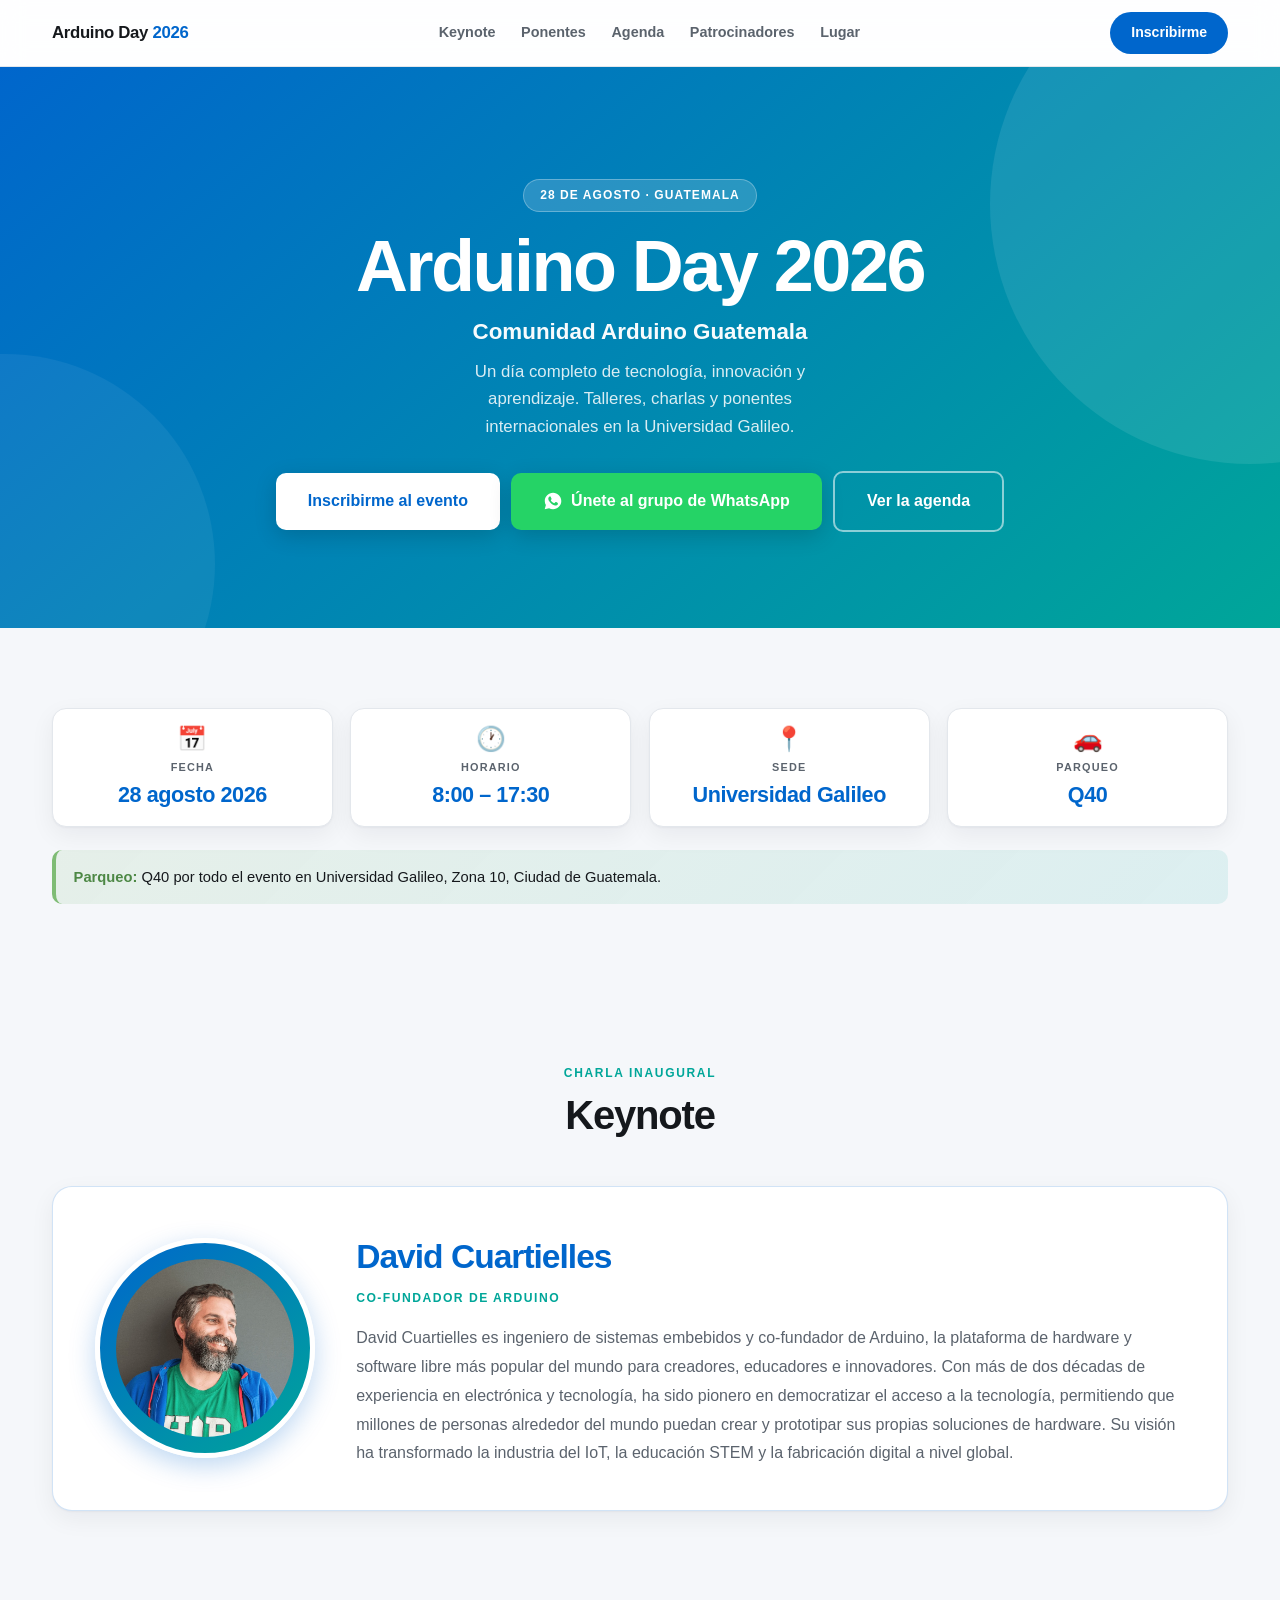
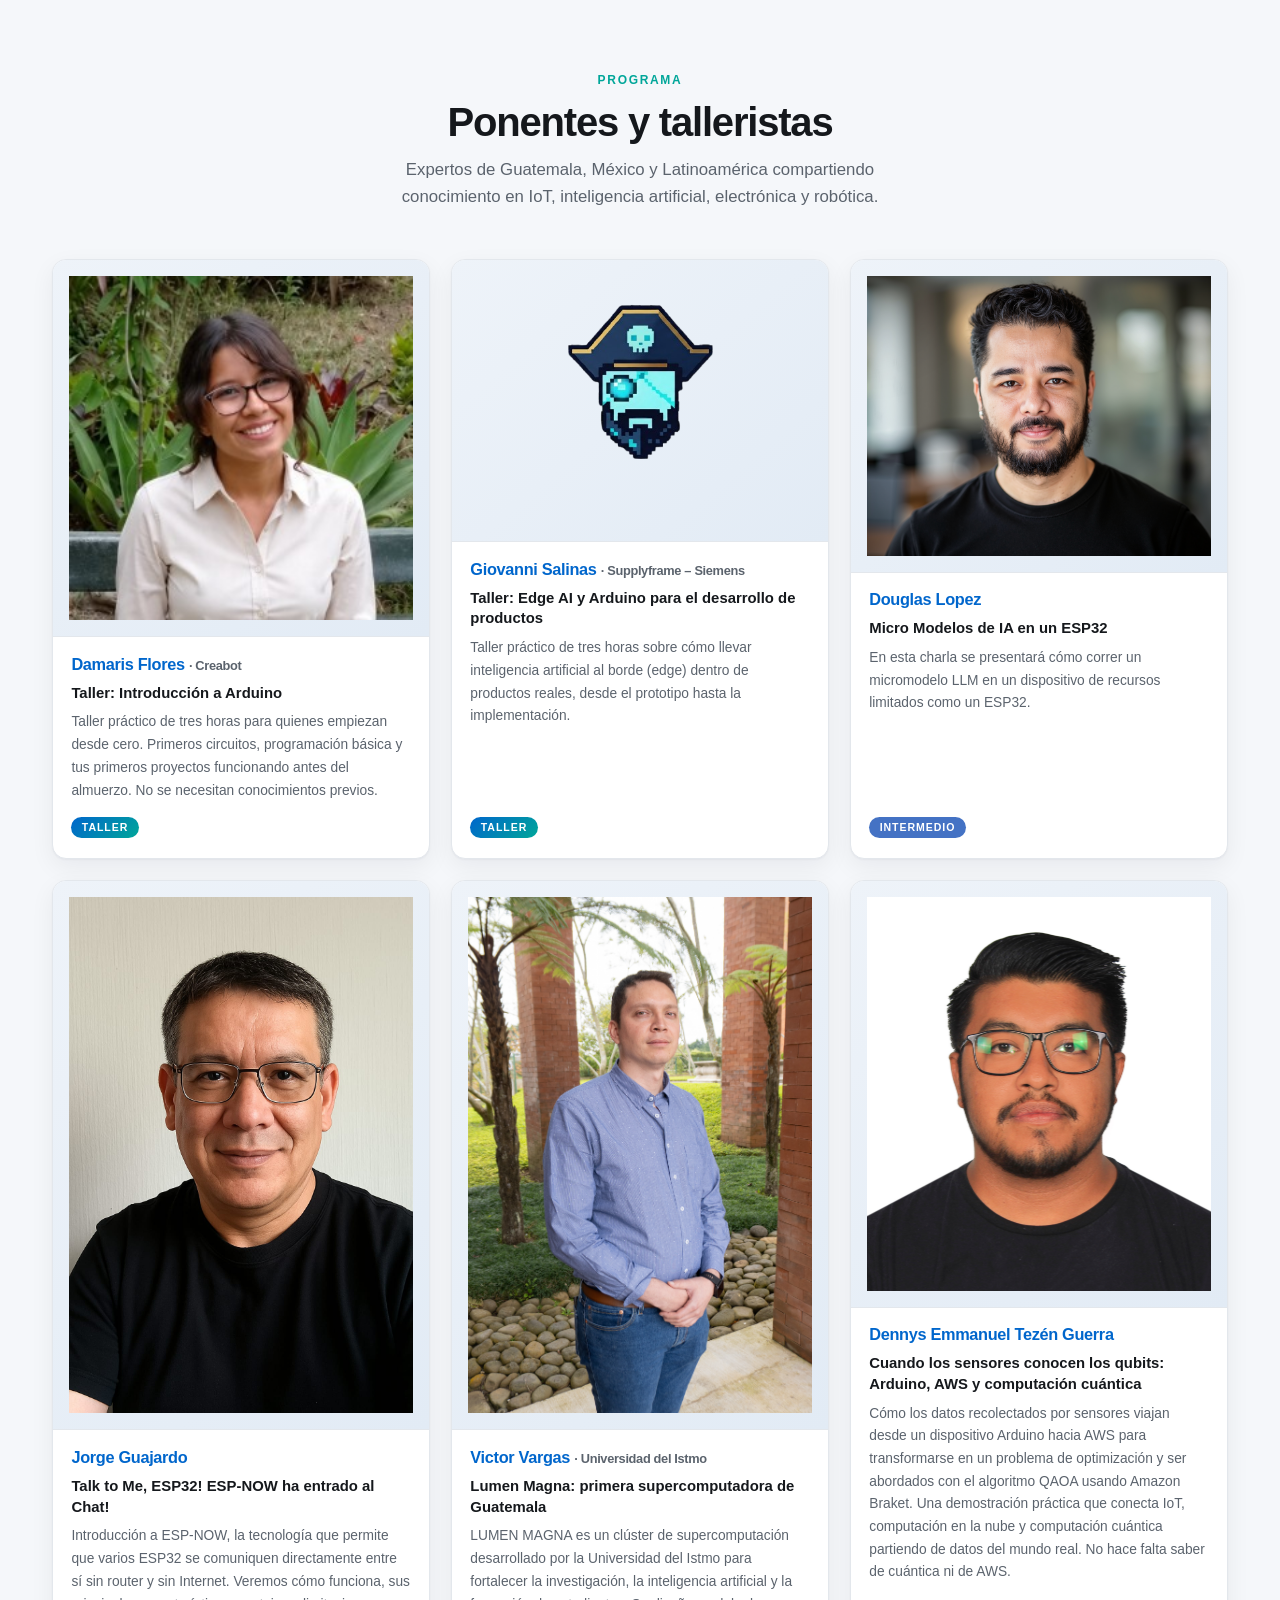
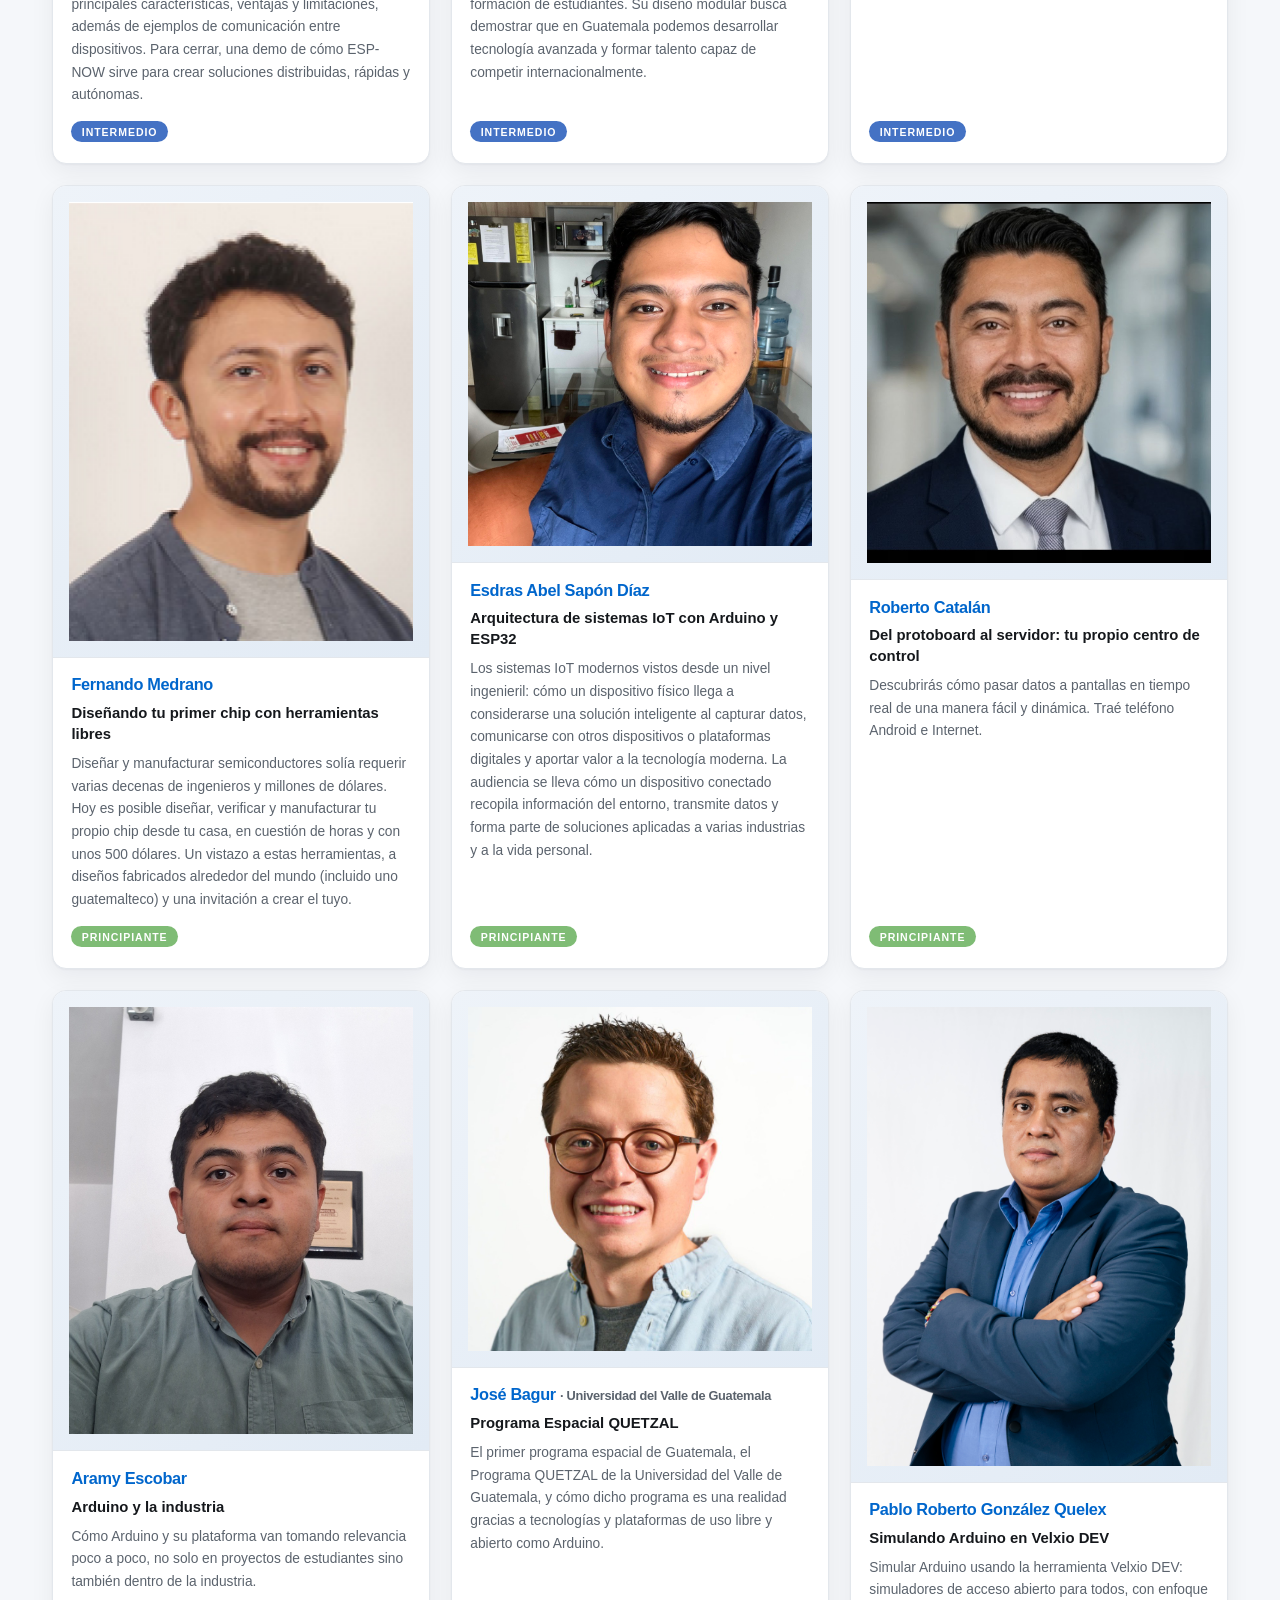
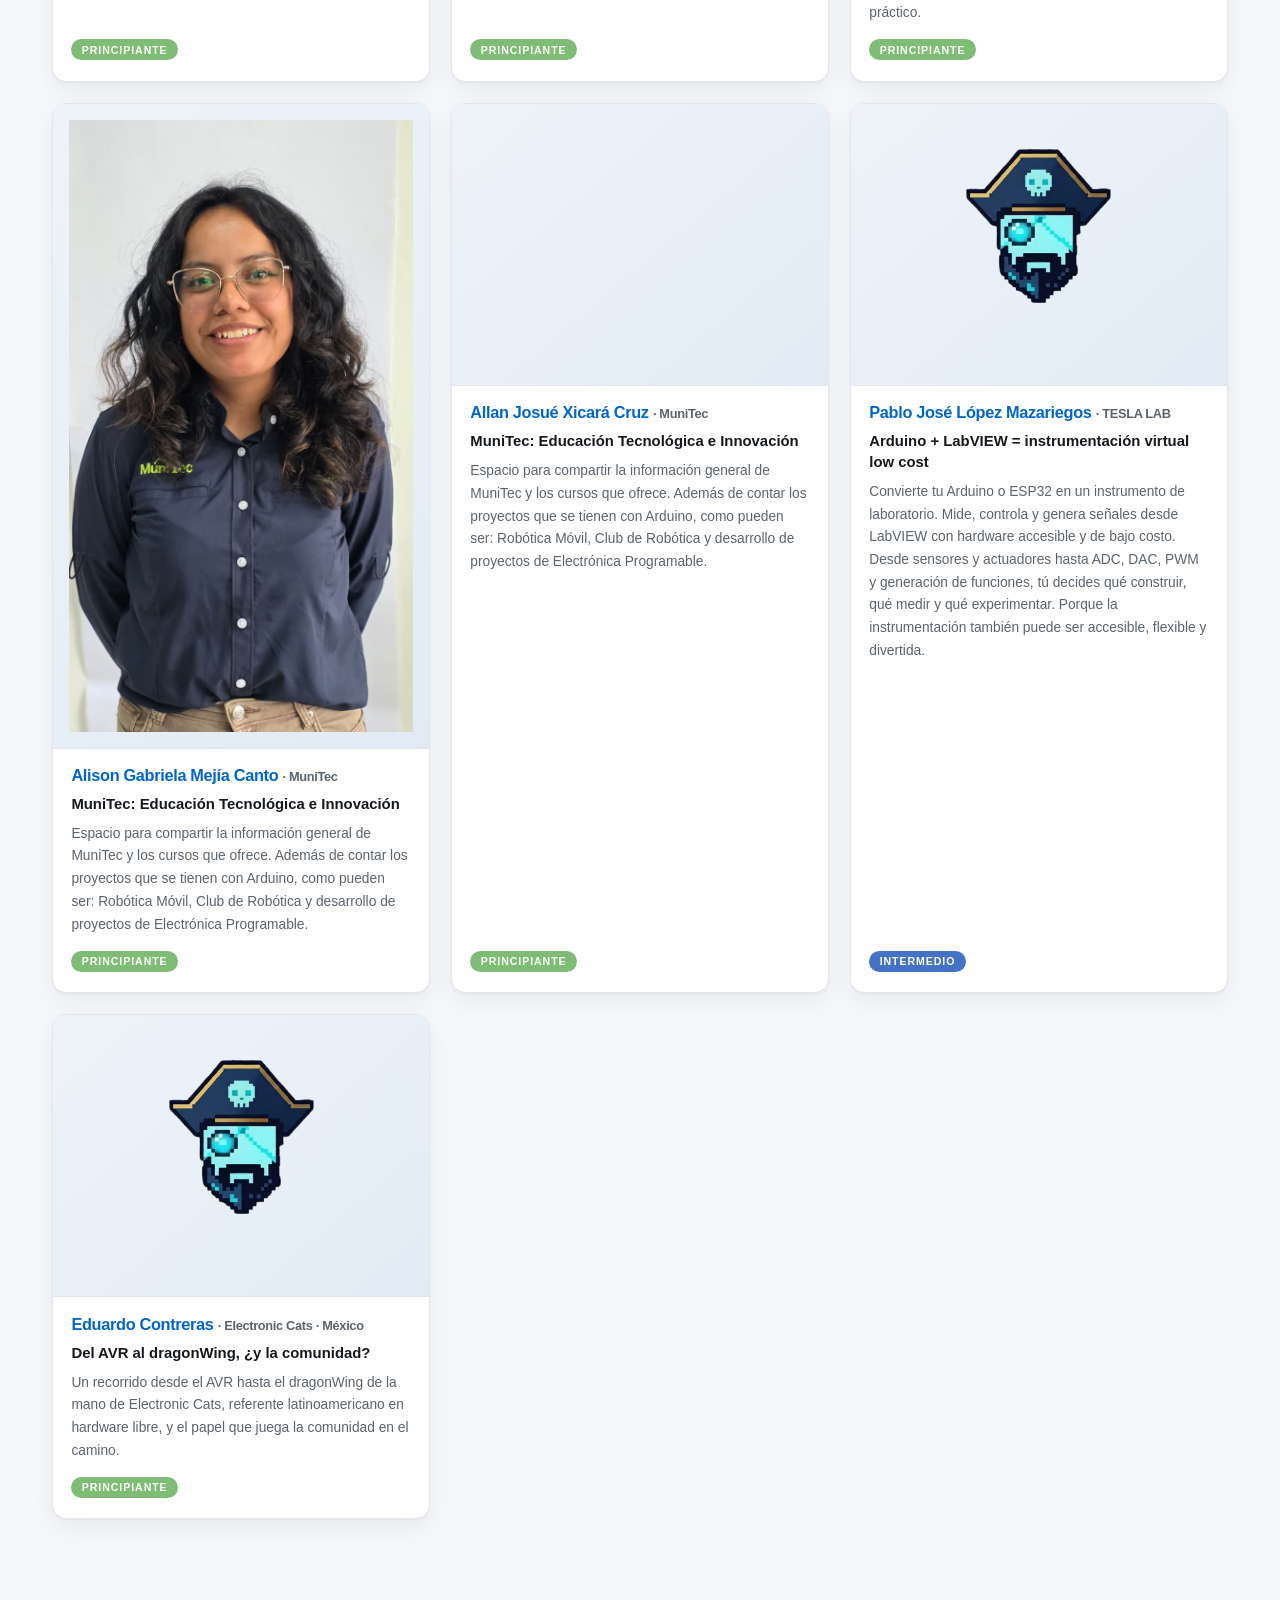
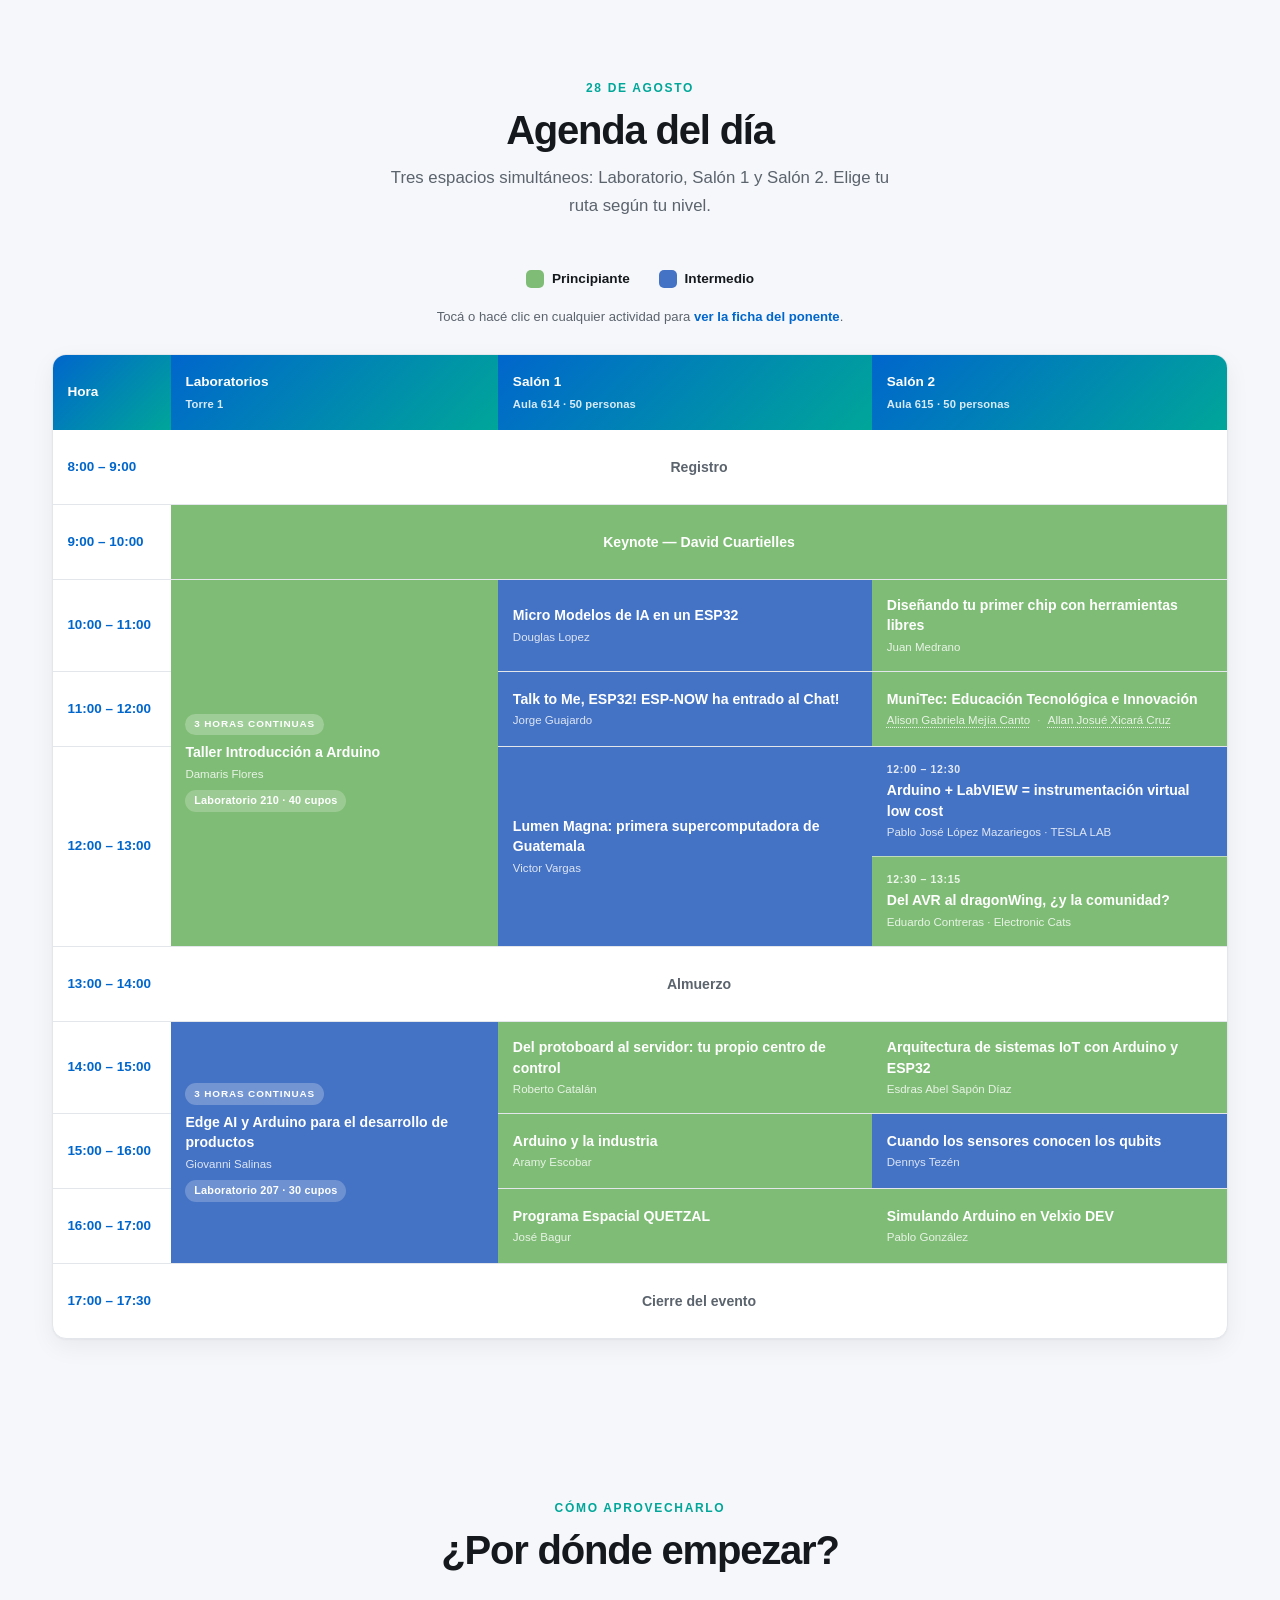
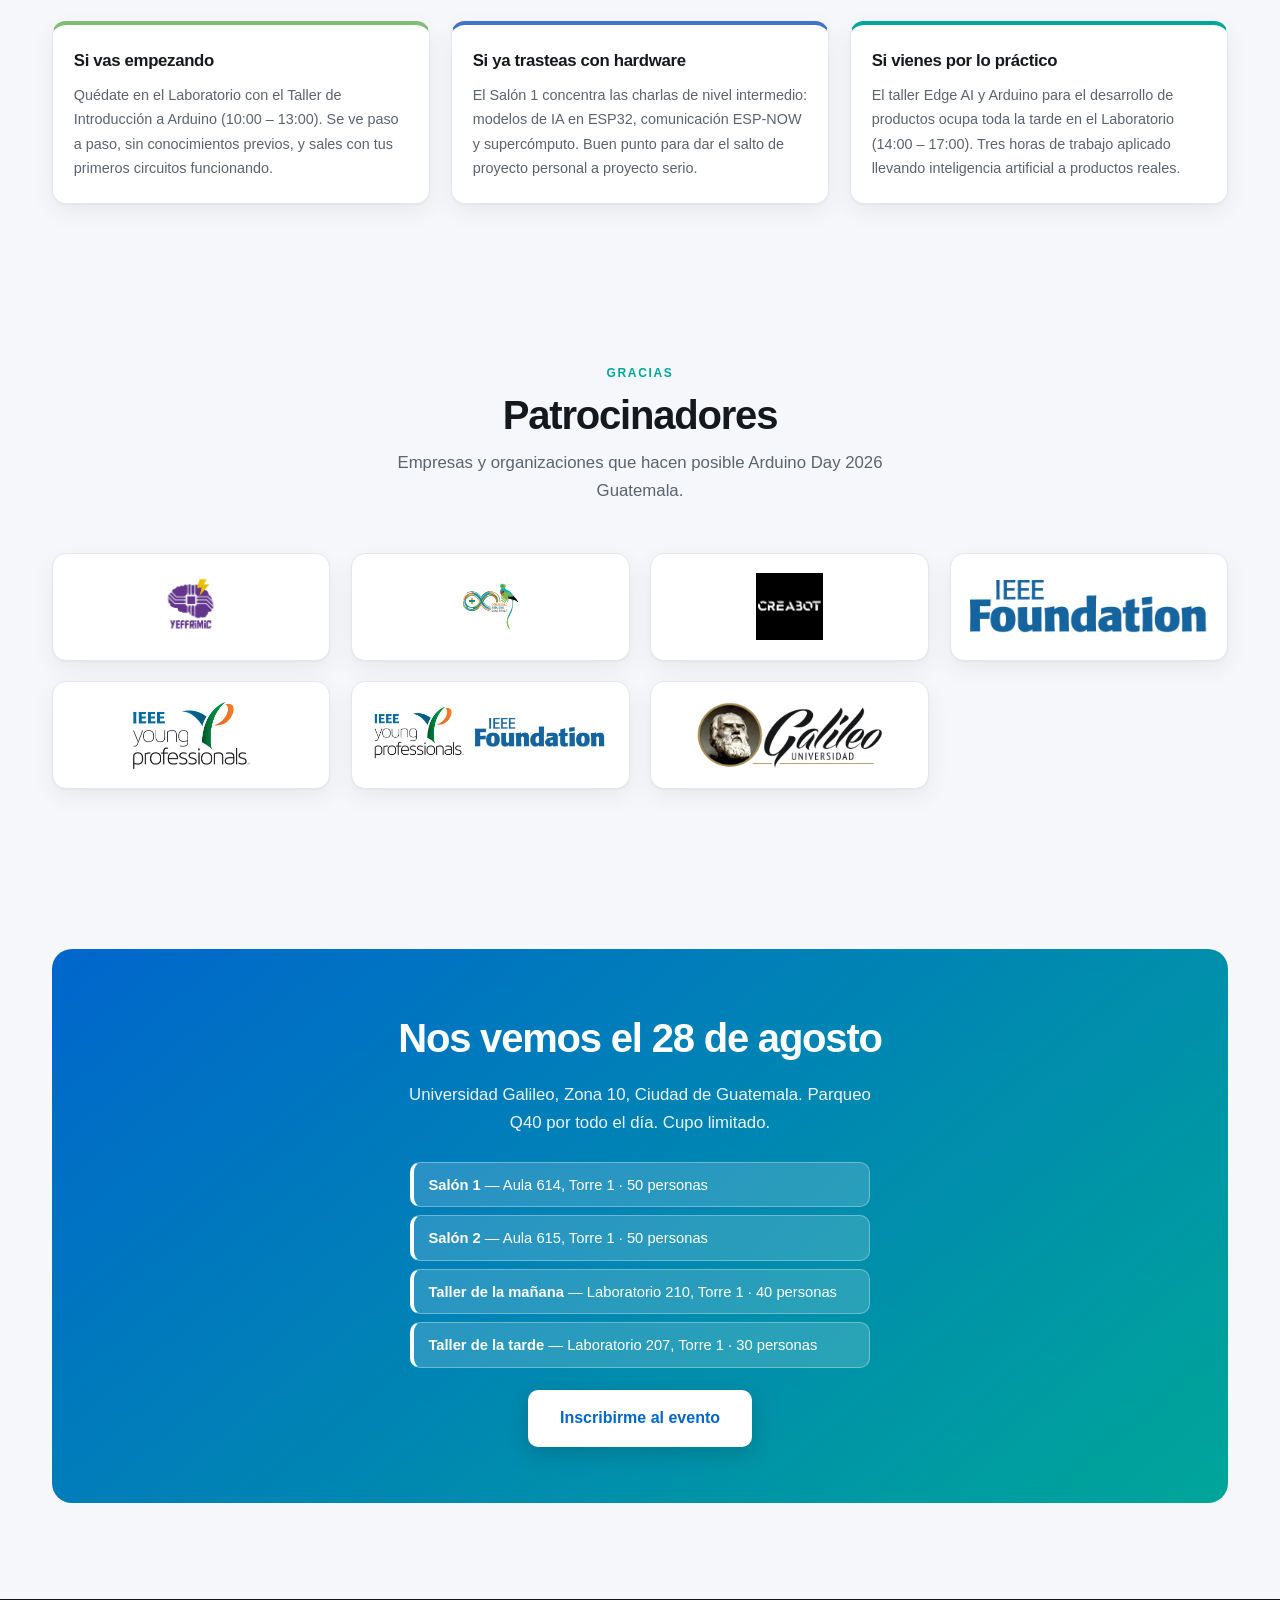
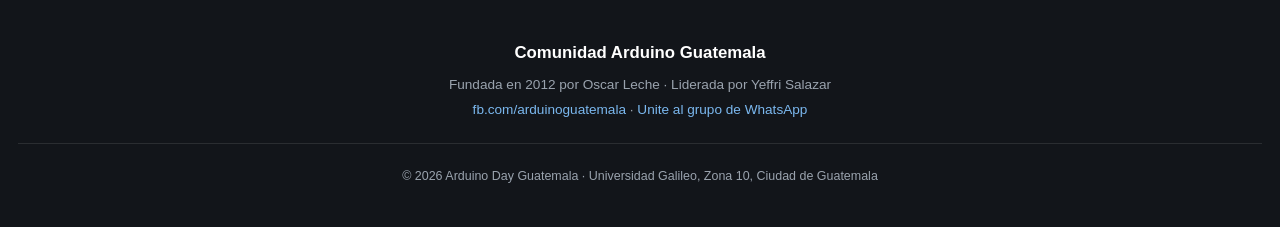
==== commit 28a3235d: "Asigna los salones y laboratorios de la sede Salon 1 = Aula 614 y Salon 2 = Aula 615 (Torre 1, 50 pe" ====
--- a/index.html
+++ b/index.html
@@ -101,20 +101,20 @@
     <div class="agenda-movil">
 
       <div class="talleres-movil">
-        <div class="rotulo">Talleres continuos · Laboratorio</div>
-        <button class="taller-card verde" data-p="damaris" data-h="10:00 – 13:00" data-s="Laboratorio">
+        <div class="rotulo">Talleres continuos · Laboratorios, Torre 1</div>
+        <button class="taller-card verde" data-p="damaris" data-h="10:00 – 13:00" data-s="Laboratorio 210, Torre 1">
           <div class="tc-hora">10:00 – 13:00 · 3 horas</div>
           <div class="tc-tit">Taller Introducción a Arduino</div>
-          <div class="tc-quien">Damaris Flores</div>
+          <div class="tc-quien">Damaris Flores</div><div class="tc-sede">Laboratorio 210 · 40 cupos</div>
         </button>
-        <button class="taller-card azul" data-p="giovanni" data-h="14:00 – 17:00" data-s="Laboratorio">
+        <button class="taller-card azul" data-p="giovanni" data-h="14:00 – 17:00" data-s="Laboratorio 207, Torre 1">
           <div class="tc-hora">14:00 – 17:00 · 3 horas</div>
           <div class="tc-tit">Edge AI y Arduino para el desarrollo de productos</div>
-          <div class="tc-quien">Giovanni Salinas</div>
+          <div class="tc-quien">Giovanni Salinas</div><div class="tc-sede">Laboratorio 207 · 30 cupos</div>
         </button>
       </div>
 
-      <div class="rotulo">Charlas por horario · Salones 1 y 2</div>
+      <div class="rotulo">Charlas por horario · Aulas 614 y 615, Torre 1</div>
 
       <div class="bloque full">
         <div class="hora">8:00 – 9:00</div>
@@ -131,25 +131,25 @@
       <div class="bloque">
         <div class="hora">10:00 – 11:00</div>
         <div class="items">
-          <button class="item azul" data-p="douglas" data-h="10:00 – 11:00" data-s="Salón 1"><div class="sala">Salón 1</div><div class="act">Micro Modelos de IA en un ESP32 — Douglas Lopez</div></button>
-          <button class="item verde" data-p="juan" data-h="10:00 – 11:00" data-s="Salón 2"><div class="sala">Salón 2</div><div class="act">Diseñando tu primer chip con herramientas libres — Juan Medrano</div></button>
+          <button class="item azul" data-p="douglas" data-h="10:00 – 11:00" data-s="Salón 1 · Aula 614, Torre 1"><div class="sala">Salón 1 · Aula 614</div><div class="act">Micro Modelos de IA en un ESP32 — Douglas Lopez</div></button>
+          <button class="item verde" data-p="juan" data-h="10:00 – 11:00" data-s="Salón 2 · Aula 615, Torre 1"><div class="sala">Salón 2 · Aula 615</div><div class="act">Diseñando tu primer chip con herramientas libres — Juan Medrano</div></button>
         </div>
       </div>
 
       <div class="bloque">
         <div class="hora">11:00 – 12:00</div>
         <div class="items">
-          <button class="item azul" data-p="jorge" data-h="11:00 – 12:00" data-s="Salón 1"><div class="sala">Salón 1</div><div class="act">Talk to Me, ESP32! ESP-NOW ha entrado al Chat! — Jorge Guajardo</div></button>
-          <div class="item verde duo" data-p="alison" data-h="11:00 – 12:00" data-s="Salón 2" tabindex="0" role="button"><div class="sala">Salón 2</div><div class="act">MuniTec: Educación Tecnológica e Innovación</div><div class="duo-quien"><span class="duo-nombre" data-p="alison" data-h="11:00 – 12:00" data-s="Salón 2" tabindex="0" role="button">Alison Gabriela Mejía Canto ›</span><span class="duo-nombre" data-p="allan" data-h="11:00 – 12:00" data-s="Salón 2" tabindex="0" role="button">Allan Josué Xicará Cruz ›</span></div></div>
+          <button class="item azul" data-p="jorge" data-h="11:00 – 12:00" data-s="Salón 1 · Aula 614, Torre 1"><div class="sala">Salón 1 · Aula 614</div><div class="act">Talk to Me, ESP32! ESP-NOW ha entrado al Chat! — Jorge Guajardo</div></button>
+          <div class="item verde duo" data-p="alison" data-h="11:00 – 12:00" data-s="Salón 2 · Aula 615, Torre 1" tabindex="0" role="button"><div class="sala">Salón 2 · Aula 615</div><div class="act">MuniTec: Educación Tecnológica e Innovación</div><div class="duo-quien"><span class="duo-nombre" data-p="alison" data-h="11:00 – 12:00" data-s="Salón 2 · Aula 615, Torre 1" tabindex="0" role="button">Alison Gabriela Mejía Canto ›</span><span class="duo-nombre" data-p="allan" data-h="11:00 – 12:00" data-s="Salón 2 · Aula 615, Torre 1" tabindex="0" role="button">Allan Josué Xicará Cruz ›</span></div></div>
         </div>
       </div>
 
       <div class="bloque">
         <div class="hora">12:00 – 13:00</div>
         <div class="items">
-          <button class="item azul" data-p="victor" data-h="12:00 – 13:00" data-s="Salón 1"><div class="sala">Salón 1</div><div class="act">Lumen Magna: primera supercomputadora de Guatemala — Victor Vargas</div></button>
-          <button class="item azul" data-p="pablom" data-h="12:00 – 12:30" data-s="Salón 2"><div class="sala">Salón 2 · 12:00 – 12:30</div><div class="act">Arduino + LabVIEW = instrumentación virtual low cost — Pablo José López Mazariegos</div></button>
-          <button class="item verde" data-p="cats" data-h="12:30 – 13:15" data-s="Salón 2"><div class="sala">Salón 2 · 12:30 – 13:15</div><div class="act">Del AVR al dragonWing, ¿y la comunidad? — Eduardo Contreras (Electronic Cats)</div></button>
+          <button class="item azul" data-p="victor" data-h="12:00 – 13:00" data-s="Salón 1 · Aula 614, Torre 1"><div class="sala">Salón 1 · Aula 614</div><div class="act">Lumen Magna: primera supercomputadora de Guatemala — Victor Vargas</div></button>
+          <button class="item azul" data-p="pablom" data-h="12:00 – 12:30" data-s="Salón 2 · Aula 615, Torre 1"><div class="sala">Salón 2 · Aula 615 · 12:00 – 12:30</div><div class="act">Arduino + LabVIEW = instrumentación virtual low cost — Pablo José López Mazariegos</div></button>
+          <button class="item verde" data-p="cats" data-h="12:30 – 13:15" data-s="Salón 2 · Aula 615, Torre 1"><div class="sala">Salón 2 · Aula 615 · 12:30 – 13:15</div><div class="act">Del AVR al dragonWing, ¿y la comunidad? — Eduardo Contreras (Electronic Cats)</div></button>
         </div>
       </div>
 
@@ -161,24 +161,24 @@
       <div class="bloque">
         <div class="hora">14:00 – 15:00</div>
         <div class="items">
-          <button class="item verde" data-p="roberto" data-h="14:00 – 15:00" data-s="Salón 1"><div class="sala">Salón 1</div><div class="act">Del protoboard al servidor: tu propio centro de control — Roberto Catalán</div></button>
-          <button class="item verde" data-p="esdras" data-h="14:00 – 15:00" data-s="Salón 2"><div class="sala">Salón 2</div><div class="act">Arquitectura de sistemas IoT con Arduino y ESP32 — Esdras Abel Sapón Díaz</div></button>
+          <button class="item verde" data-p="roberto" data-h="14:00 – 15:00" data-s="Salón 1 · Aula 614, Torre 1"><div class="sala">Salón 1 · Aula 614</div><div class="act">Del protoboard al servidor: tu propio centro de control — Roberto Catalán</div></button>
+          <button class="item verde" data-p="esdras" data-h="14:00 – 15:00" data-s="Salón 2 · Aula 615, Torre 1"><div class="sala">Salón 2 · Aula 615</div><div class="act">Arquitectura de sistemas IoT con Arduino y ESP32 — Esdras Abel Sapón Díaz</div></button>
         </div>
       </div>
 
       <div class="bloque">
         <div class="hora">15:00 – 16:00</div>
         <div class="items">
-          <button class="item verde" data-p="aramy" data-h="15:00 – 16:00" data-s="Salón 1"><div class="sala">Salón 1</div><div class="act">Arduino y la industria — Aramy Escobar</div></button>
-          <button class="item azul" data-p="dennys" data-h="15:00 – 16:00" data-s="Salón 2"><div class="sala">Salón 2</div><div class="act">Cuando los sensores conocen los qubits — Dennys Tezén</div></button>
+          <button class="item verde" data-p="aramy" data-h="15:00 – 16:00" data-s="Salón 1 · Aula 614, Torre 1"><div class="sala">Salón 1 · Aula 614</div><div class="act">Arduino y la industria — Aramy Escobar</div></button>
+          <button class="item azul" data-p="dennys" data-h="15:00 – 16:00" data-s="Salón 2 · Aula 615, Torre 1"><div class="sala">Salón 2 · Aula 615</div><div class="act">Cuando los sensores conocen los qubits — Dennys Tezén</div></button>
         </div>
       </div>
 
       <div class="bloque">
         <div class="hora">16:00 – 17:00</div>
         <div class="items">
-          <button class="item verde" data-p="bagur" data-h="16:00 – 17:00" data-s="Salón 1"><div class="sala">Salón 1</div><div class="act">Programa Espacial QUETZAL — José Bagur</div></button>
-          <button class="item verde" data-p="pablo" data-h="16:00 – 17:00" data-s="Salón 2"><div class="sala">Salón 2</div><div class="act">Simulando Arduino en Velxio DEV — Pablo González</div></button>
+          <button class="item verde" data-p="bagur" data-h="16:00 – 17:00" data-s="Salón 1 · Aula 614, Torre 1"><div class="sala">Salón 1 · Aula 614</div><div class="act">Programa Espacial QUETZAL — José Bagur</div></button>
+          <button class="item verde" data-p="pablo" data-h="16:00 – 17:00" data-s="Salón 2 · Aula 615, Torre 1"><div class="sala">Salón 2 · Aula 615</div><div class="act">Simulando Arduino en Velxio DEV — Pablo González</div></button>
         </div>
       </div>
 
@@ -192,7 +192,7 @@
     <!-- ===== escritorio ===== -->
     <div class="agenda-tabla">
       <table>
-        <thead><tr><th class="th-hora">Hora</th><th>Laboratorio</th><th>Salón 1</th><th>Salón 2</th></tr></thead>
+        <thead><tr><th class="th-hora">Hora</th><th>Laboratorios <span class="th-sub">Torre 1</span></th><th>Salón 1 <span class="th-sub">Aula 614 · 50 personas</span></th><th>Salón 2 <span class="th-sub">Aula 615 · 50 personas</span></th></tr></thead>
         <tbody>
           <tr>
             <td class="hcol">8:00 – 9:00</td>
@@ -206,24 +206,24 @@
           </tr>
           <tr>
             <td class="hcol">10:00 – 11:00</td>
-            <td rowspan="3" class="c-verde celda-larga" data-p="damaris" data-h="10:00 – 13:00" data-s="Laboratorio" tabindex="0">
-              <div class="celda"><span class="tag-continuo">3 horas continuas</span><span class="celda-txt">Taller Introducción a Arduino</span><span class="celda-sub">Damaris Flores</span></div>
+            <td rowspan="3" class="c-verde celda-larga" data-p="damaris" data-h="10:00 – 13:00" data-s="Laboratorio 210, Torre 1" tabindex="0">
+              <div class="celda"><span class="tag-continuo">3 horas continuas</span><span class="celda-txt">Taller Introducción a Arduino</span><span class="celda-sub">Damaris Flores</span><span class="celda-sede">Laboratorio 210 · 40 cupos</span></div>
             </td>
-            <td class="c-azul" data-p="douglas" data-h="10:00 – 11:00" data-s="Salón 1" tabindex="0"><div class="celda"><span class="celda-txt">Micro Modelos de IA en un ESP32</span><span class="celda-sub">Douglas Lopez</span></div></td>
-            <td class="c-verde" data-p="juan" data-h="10:00 – 11:00" data-s="Salón 2" tabindex="0"><div class="celda"><span class="celda-txt">Diseñando tu primer chip con herramientas libres</span><span class="celda-sub">Juan Medrano</span></div></td>
+            <td class="c-azul" data-p="douglas" data-h="10:00 – 11:00" data-s="Salón 1 · Aula 614, Torre 1" tabindex="0"><div class="celda"><span class="celda-txt">Micro Modelos de IA en un ESP32</span><span class="celda-sub">Douglas Lopez</span></div></td>
+            <td class="c-verde" data-p="juan" data-h="10:00 – 11:00" data-s="Salón 2 · Aula 615, Torre 1" tabindex="0"><div class="celda"><span class="celda-txt">Diseñando tu primer chip con herramientas libres</span><span class="celda-sub">Juan Medrano</span></div></td>
           </tr>
           <tr>
             <td class="hcol">11:00 – 12:00</td>
-            <td class="c-azul" data-p="jorge" data-h="11:00 – 12:00" data-s="Salón 1" tabindex="0"><div class="celda"><span class="celda-txt">Talk to Me, ESP32! ESP-NOW ha entrado al Chat!</span><span class="celda-sub">Jorge Guajardo</span></div></td>
-            <td class="c-verde" data-p="alison" data-h="11:00 – 12:00" data-s="Salón 2" tabindex="0"><div class="celda"><span class="celda-txt">MuniTec: Educación Tecnológica e Innovación</span><span class="celda-sub duo-quien"><span class="duo-nombre" data-p="alison" data-h="11:00 – 12:00" data-s="Salón 2" tabindex="0" role="button">Alison Gabriela Mejía Canto</span><span class="duo-sep">·</span><span class="duo-nombre" data-p="allan" data-h="11:00 – 12:00" data-s="Salón 2" tabindex="0" role="button">Allan Josué Xicará Cruz</span></span></div></td>
+            <td class="c-azul" data-p="jorge" data-h="11:00 – 12:00" data-s="Salón 1 · Aula 614, Torre 1" tabindex="0"><div class="celda"><span class="celda-txt">Talk to Me, ESP32! ESP-NOW ha entrado al Chat!</span><span class="celda-sub">Jorge Guajardo</span></div></td>
+            <td class="c-verde" data-p="alison" data-h="11:00 – 12:00" data-s="Salón 2 · Aula 615, Torre 1" tabindex="0"><div class="celda"><span class="celda-txt">MuniTec: Educación Tecnológica e Innovación</span><span class="celda-sub duo-quien"><span class="duo-nombre" data-p="alison" data-h="11:00 – 12:00" data-s="Salón 2 · Aula 615, Torre 1" tabindex="0" role="button">Alison Gabriela Mejía Canto</span><span class="duo-sep">·</span><span class="duo-nombre" data-p="allan" data-h="11:00 – 12:00" data-s="Salón 2 · Aula 615, Torre 1" tabindex="0" role="button">Allan Josué Xicará Cruz</span></span></div></td>
           </tr>
           <tr>
             <td class="hcol">12:00 – 13:00</td>
-            <td class="c-azul" data-p="victor" data-h="12:00 – 13:00" data-s="Salón 1" tabindex="0"><div class="celda"><span class="celda-txt">Lumen Magna: primera supercomputadora de Guatemala</span><span class="celda-sub">Victor Vargas</span></div></td>
+            <td class="c-azul" data-p="victor" data-h="12:00 – 13:00" data-s="Salón 1 · Aula 614, Torre 1" tabindex="0"><div class="celda"><span class="celda-txt">Lumen Magna: primera supercomputadora de Guatemala</span><span class="celda-sub">Victor Vargas</span></div></td>
             <td class="c-partida">
               <div class="partida">
-                <div class="media c-azul" data-p="pablom" data-h="12:00 – 12:30" data-s="Salón 2" tabindex="0"><div class="celda"><span class="media-hora">12:00 – 12:30</span><span class="celda-txt">Arduino + LabVIEW = instrumentación virtual low cost</span><span class="celda-sub">Pablo José López Mazariegos · TESLA LAB</span></div></div>
-                <div class="media c-verde" data-p="cats" data-h="12:30 – 13:15" data-s="Salón 2" tabindex="0"><div class="celda"><span class="media-hora">12:30 – 13:15</span><span class="celda-txt">Del AVR al dragonWing, ¿y la comunidad?</span><span class="celda-sub">Eduardo Contreras · Electronic Cats</span></div></div>
+                <div class="media c-azul" data-p="pablom" data-h="12:00 – 12:30" data-s="Salón 2 · Aula 615, Torre 1" tabindex="0"><div class="celda"><span class="media-hora">12:00 – 12:30</span><span class="celda-txt">Arduino + LabVIEW = instrumentación virtual low cost</span><span class="celda-sub">Pablo José López Mazariegos · TESLA LAB</span></div></div>
+                <div class="media c-verde" data-p="cats" data-h="12:30 – 13:15" data-s="Salón 2 · Aula 615, Torre 1" tabindex="0"><div class="celda"><span class="media-hora">12:30 – 13:15</span><span class="celda-txt">Del AVR al dragonWing, ¿y la comunidad?</span><span class="celda-sub">Eduardo Contreras · Electronic Cats</span></div></div>
               </div>
             </td>
           </tr>
@@ -233,21 +233,21 @@
           </tr>
           <tr>
             <td class="hcol">14:00 – 15:00</td>
-            <td rowspan="3" class="c-azul celda-larga" data-p="giovanni" data-h="14:00 – 17:00" data-s="Laboratorio" tabindex="0">
-              <div class="celda"><span class="tag-continuo">3 horas continuas</span><span class="celda-txt">Edge AI y Arduino para el desarrollo de productos</span><span class="celda-sub">Giovanni Salinas</span></div>
+            <td rowspan="3" class="c-azul celda-larga" data-p="giovanni" data-h="14:00 – 17:00" data-s="Laboratorio 207, Torre 1" tabindex="0">
+              <div class="celda"><span class="tag-continuo">3 horas continuas</span><span class="celda-txt">Edge AI y Arduino para el desarrollo de productos</span><span class="celda-sub">Giovanni Salinas</span><span class="celda-sede">Laboratorio 207 · 30 cupos</span></div>
             </td>
-            <td class="c-verde" data-p="roberto" data-h="14:00 – 15:00" data-s="Salón 1" tabindex="0"><div class="celda"><span class="celda-txt">Del protoboard al servidor: tu propio centro de control</span><span class="celda-sub">Roberto Catalán</span></div></td>
-            <td class="c-verde" data-p="esdras" data-h="14:00 – 15:00" data-s="Salón 2" tabindex="0"><div class="celda"><span class="celda-txt">Arquitectura de sistemas IoT con Arduino y ESP32</span><span class="celda-sub">Esdras Abel Sapón Díaz</span></div></td>
+            <td class="c-verde" data-p="roberto" data-h="14:00 – 15:00" data-s="Salón 1 · Aula 614, Torre 1" tabindex="0"><div class="celda"><span class="celda-txt">Del protoboard al servidor: tu propio centro de control</span><span class="celda-sub">Roberto Catalán</span></div></td>
+            <td class="c-verde" data-p="esdras" data-h="14:00 – 15:00" data-s="Salón 2 · Aula 615, Torre 1" tabindex="0"><div class="celda"><span class="celda-txt">Arquitectura de sistemas IoT con Arduino y ESP32</span><span class="celda-sub">Esdras Abel Sapón Díaz</span></div></td>
           </tr>
           <tr>
             <td class="hcol">15:00 – 16:00</td>
-            <td class="c-verde" data-p="aramy" data-h="15:00 – 16:00" data-s="Salón 1" tabindex="0"><div class="celda"><span class="celda-txt">Arduino y la industria</span><span class="celda-sub">Aramy Escobar</span></div></td>
-            <td class="c-azul" data-p="dennys" data-h="15:00 – 16:00" data-s="Salón 2" tabindex="0"><div class="celda"><span class="celda-txt">Cuando los sensores conocen los qubits</span><span class="celda-sub">Dennys Tezén</span></div></td>
+            <td class="c-verde" data-p="aramy" data-h="15:00 – 16:00" data-s="Salón 1 · Aula 614, Torre 1" tabindex="0"><div class="celda"><span class="celda-txt">Arduino y la industria</span><span class="celda-sub">Aramy Escobar</span></div></td>
+            <td class="c-azul" data-p="dennys" data-h="15:00 – 16:00" data-s="Salón 2 · Aula 615, Torre 1" tabindex="0"><div class="celda"><span class="celda-txt">Cuando los sensores conocen los qubits</span><span class="celda-sub">Dennys Tezén</span></div></td>
           </tr>
           <tr>
             <td class="hcol">16:00 – 17:00</td>
-            <td class="c-verde" data-p="bagur" data-h="16:00 – 17:00" data-s="Salón 1" tabindex="0"><div class="celda"><span class="celda-txt">Programa Espacial QUETZAL</span><span class="celda-sub">José Bagur</span></div></td>
-            <td class="c-verde" data-p="pablo" data-h="16:00 – 17:00" data-s="Salón 2" tabindex="0"><div class="celda"><span class="celda-txt">Simulando Arduino en Velxio DEV</span><span class="celda-sub">Pablo González</span></div></td>
+            <td class="c-verde" data-p="bagur" data-h="16:00 – 17:00" data-s="Salón 1 · Aula 614, Torre 1" tabindex="0"><div class="celda"><span class="celda-txt">Programa Espacial QUETZAL</span><span class="celda-sub">José Bagur</span></div></td>
+            <td class="c-verde" data-p="pablo" data-h="16:00 – 17:00" data-s="Salón 2 · Aula 615, Torre 1" tabindex="0"><div class="celda"><span class="celda-txt">Simulando Arduino en Velxio DEV</span><span class="celda-sub">Pablo González</span></div></td>
           </tr>
           <tr>
             <td class="hcol">17:00 – 17:30</td>
@@ -286,6 +286,12 @@
     <div class="cierre">
       <h2>Nos vemos el 28 de agosto</h2>
       <p>Universidad Galileo, Zona 10, Ciudad de Guatemala. Parqueo Q40 por todo el día. Cupo limitado.</p>
+      <ul class="salones">
+        <li><b>Salón 1</b> — Aula 614, Torre 1 · 50 personas</li>
+        <li><b>Salón 2</b> — Aula 615, Torre 1 · 50 personas</li>
+        <li><b>Taller de la mañana</b> — Laboratorio 210, Torre 1 · 40 personas</li>
+        <li><b>Taller de la tarde</b> — Laboratorio 207, Torre 1 · 30 personas</li>
+      </ul>
       <a class="btn btn-solid" href="https://forms.gle/d1HXAzyGk2G6MH4y5" target="_blank" rel="noopener">Inscribirme al evento</a>
     </div>
   </div>
--- a/css/styles.css
+++ b/css/styles.css
@@ -153,6 +153,7 @@
 .tc-hora{font-size:.68rem;font-weight:800;letter-spacing:.1em;text-transform:uppercase;opacity:.9;margin-bottom:.3rem}
 .tc-tit{font-size:1rem;font-weight:800;line-height:1.3;padding-right:1.3rem}
 .tc-quien{font-size:.84rem;opacity:.92;margin-top:.2rem;font-weight:600}
+.tc-sede{display:inline-block;margin-top:.5rem;background:rgba(255,255,255,.22);border-radius:999px;padding:.22rem .6rem;font-size:.72rem;font-weight:700}
 .item[data-p]{cursor:pointer;position:relative;transition:background .2s}
 .item[data-p]:hover,.item[data-p]:focus-visible{background:#f0f5fb;outline:none}
 .item[data-p]::after{content:'›';position:absolute;right:1rem;top:50%;transform:translateY(-50%);color:var(--azul);font-size:1.4rem;font-weight:700;line-height:1}
@@ -164,31 +165,36 @@
 @media(min-width:900px){.agenda-tabla{display:block;background:var(--card);border-radius:var(--radio);overflow:hidden;box-shadow:var(--sombra);border:1px solid var(--linea)}}
 table{width:100%;border-collapse:collapse;font-size:.88rem}
 thead th{background:linear-gradient(135deg,var(--azul),var(--teal));color:#fff;padding:1rem .9rem;text-align:left;font-weight:700;font-size:.85rem}
-tbody td{padding:0;border-bottom:1px solid var(--linea);vertical-align:top;height:1px}
+.th-sub{display:block;font-size:.7rem;font-weight:600;opacity:.85;margin-top:.15rem;letter-spacing:.01em}
+tbody td{padding:0;border-bottom:1px solid var(--linea);vertical-align:middle}
 tbody tr:last-child td{border-bottom:none}
 .th-hora{width:118px}
 .hcol{font-weight:800;color:var(--azul);width:118px;white-space:nowrap;font-variant-numeric:tabular-nums;padding:.95rem .9rem!important;font-size:.84rem}
 .tag-continuo{display:inline-block;align-self:flex-start;background:rgba(255,255,255,.25);font-size:.62rem;font-weight:800;letter-spacing:.09em;text-transform:uppercase;padding:.22rem .55rem;border-radius:999px;margin-bottom:.45rem}
-.c-pendiente .celda{background:repeating-linear-gradient(135deg,#fafbfc,#fafbfc 9px,#f2f5f8 9px,#f2f5f8 18px);color:#98a2ae;font-style:italic;font-weight:500;text-align:center}
-.celda{padding:.95rem .9rem;line-height:1.45;height:100%;min-height:74px;display:flex;flex-direction:column;justify-content:center}
+.c-pendiente{background:repeating-linear-gradient(135deg,#fafbfc,#fafbfc 9px,#f2f5f8 9px,#f2f5f8 18px)}
+.c-pendiente .celda{color:#98a2ae;font-style:italic;font-weight:500;text-align:center}
+.celda{padding:.95rem .9rem;line-height:1.45;min-height:74px;display:flex;flex-direction:column;justify-content:center}
 .celda-txt{display:block}
 .celda-sub{display:block;font-size:.72rem;opacity:.82;margin-top:.2rem;font-weight:500}
-.c-verde .celda{background:var(--verde);color:#fff;font-weight:600}
-.c-azul .celda{background:var(--azul-nivel);color:#fff;font-weight:600}
+.celda-sede{display:inline-block;align-self:flex-start;margin-top:.45rem;background:rgba(255,255,255,.22);border-radius:999px;padding:.2rem .55rem;font-size:.68rem;font-weight:700;letter-spacing:.02em}
+.c-verde{background:var(--verde);color:#fff}
+.c-verde .celda{font-weight:600}
+.c-azul{background:var(--azul-nivel);color:#fff}
+.c-azul .celda{font-weight:600}
 .c-centro .celda{text-align:center;font-weight:700;color:var(--texto-2)}
-td[data-p]{cursor:pointer;position:relative}
-td[data-p] .celda{transition:filter .2s,transform .2s;position:relative}
-td[data-p]:hover .celda{filter:brightness(1.09)}
+td[data-p]{cursor:pointer;position:relative;transition:filter .2s}
+td[data-p] .celda{position:relative}
+td[data-p]:hover{filter:brightness(1.09)}
 td[data-p]:hover .celda::after{content:'Ver ponente ›';position:absolute;right:.7rem;bottom:.45rem;font-size:.66rem;font-weight:800;letter-spacing:.06em;text-transform:uppercase;opacity:.9}
 td[data-p]:focus-visible{outline:3px solid var(--azul);outline-offset:-3px}
 
 /* celda partida en dos medias horas (Salón 2, 12:00 – 13:15) */
-.c-partida{padding:0}
+.c-partida{padding:0;background:var(--verde)}
 .partida{height:100%;display:flex;flex-direction:column}
-.partida .media{flex:1;position:relative;cursor:pointer;min-height:0}
+.partida .media{flex:1;position:relative;cursor:pointer;min-height:0;transition:filter .2s}
 .partida .media + .media{border-top:1px solid rgba(255,255,255,.5)}
-.partida .media .celda{transition:filter .2s;justify-content:center;min-height:0}
-.partida .media:hover .celda{filter:brightness(1.09)}
+.partida .media .celda{justify-content:center;min-height:0}
+.partida .media:hover{filter:brightness(1.09)}
 .partida .media:focus-visible{outline:3px solid var(--azul);outline-offset:-3px}
 /* charla con dos ponentes: cada nombre abre su propia ficha */
 .duo-quien{display:flex;flex-wrap:wrap;gap:.15rem .45rem;align-items:baseline}
@@ -283,3 +289,8 @@
 
 @keyframes sube{from{opacity:0;transform:translateY(18px)}to{opacity:1;transform:none}}
 @media(prefers-reduced-motion:reduce){*{animation:none!important;transition:none!important}}
+
+/* salones asignados (sección Lugar) */
+.salones{list-style:none;margin:1.1rem auto 1.4rem;padding:0;max-width:460px;text-align:left;display:grid;gap:.5rem}
+.salones li{background:rgba(255,255,255,.16);border:1px solid rgba(255,255,255,.32);border-left:4px solid #fff;border-radius:10px;padding:.6rem .9rem;font-size:.92rem;color:#fff}
+.salones b{color:#fff;font-weight:800}
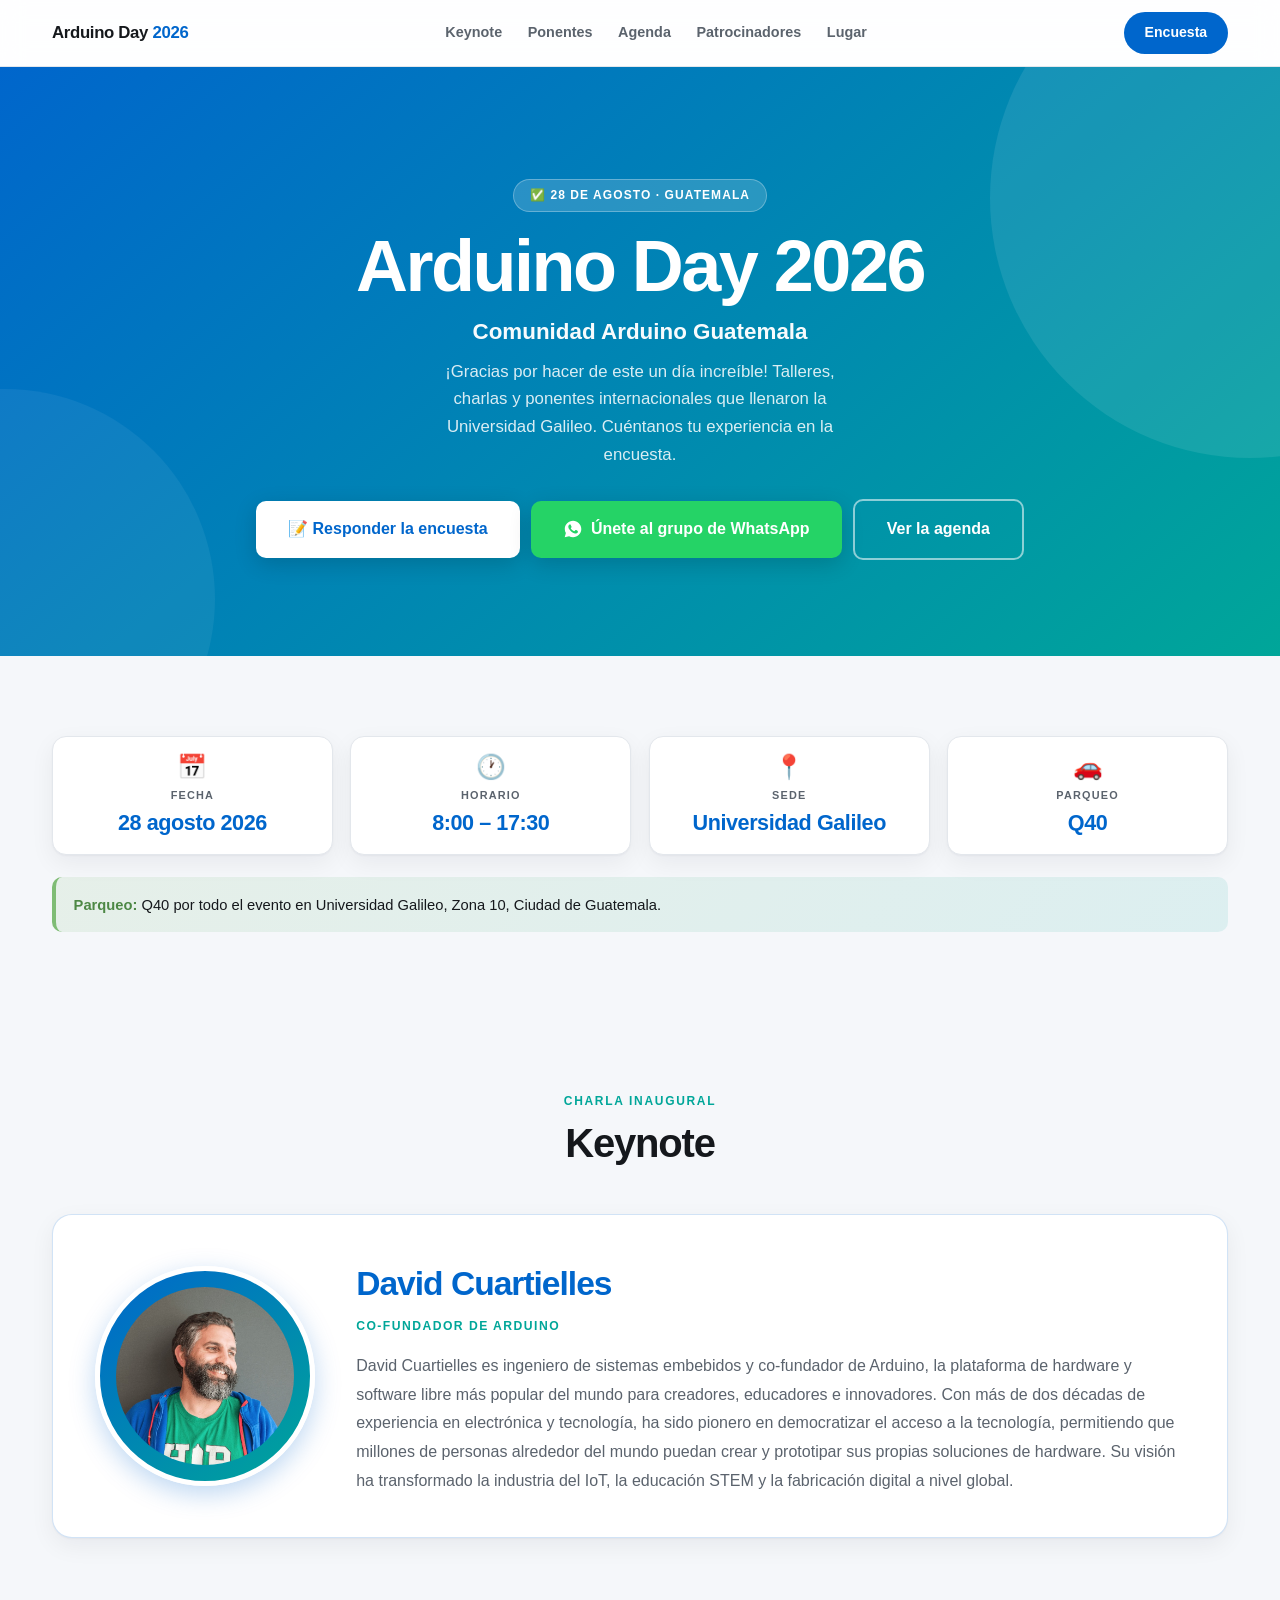
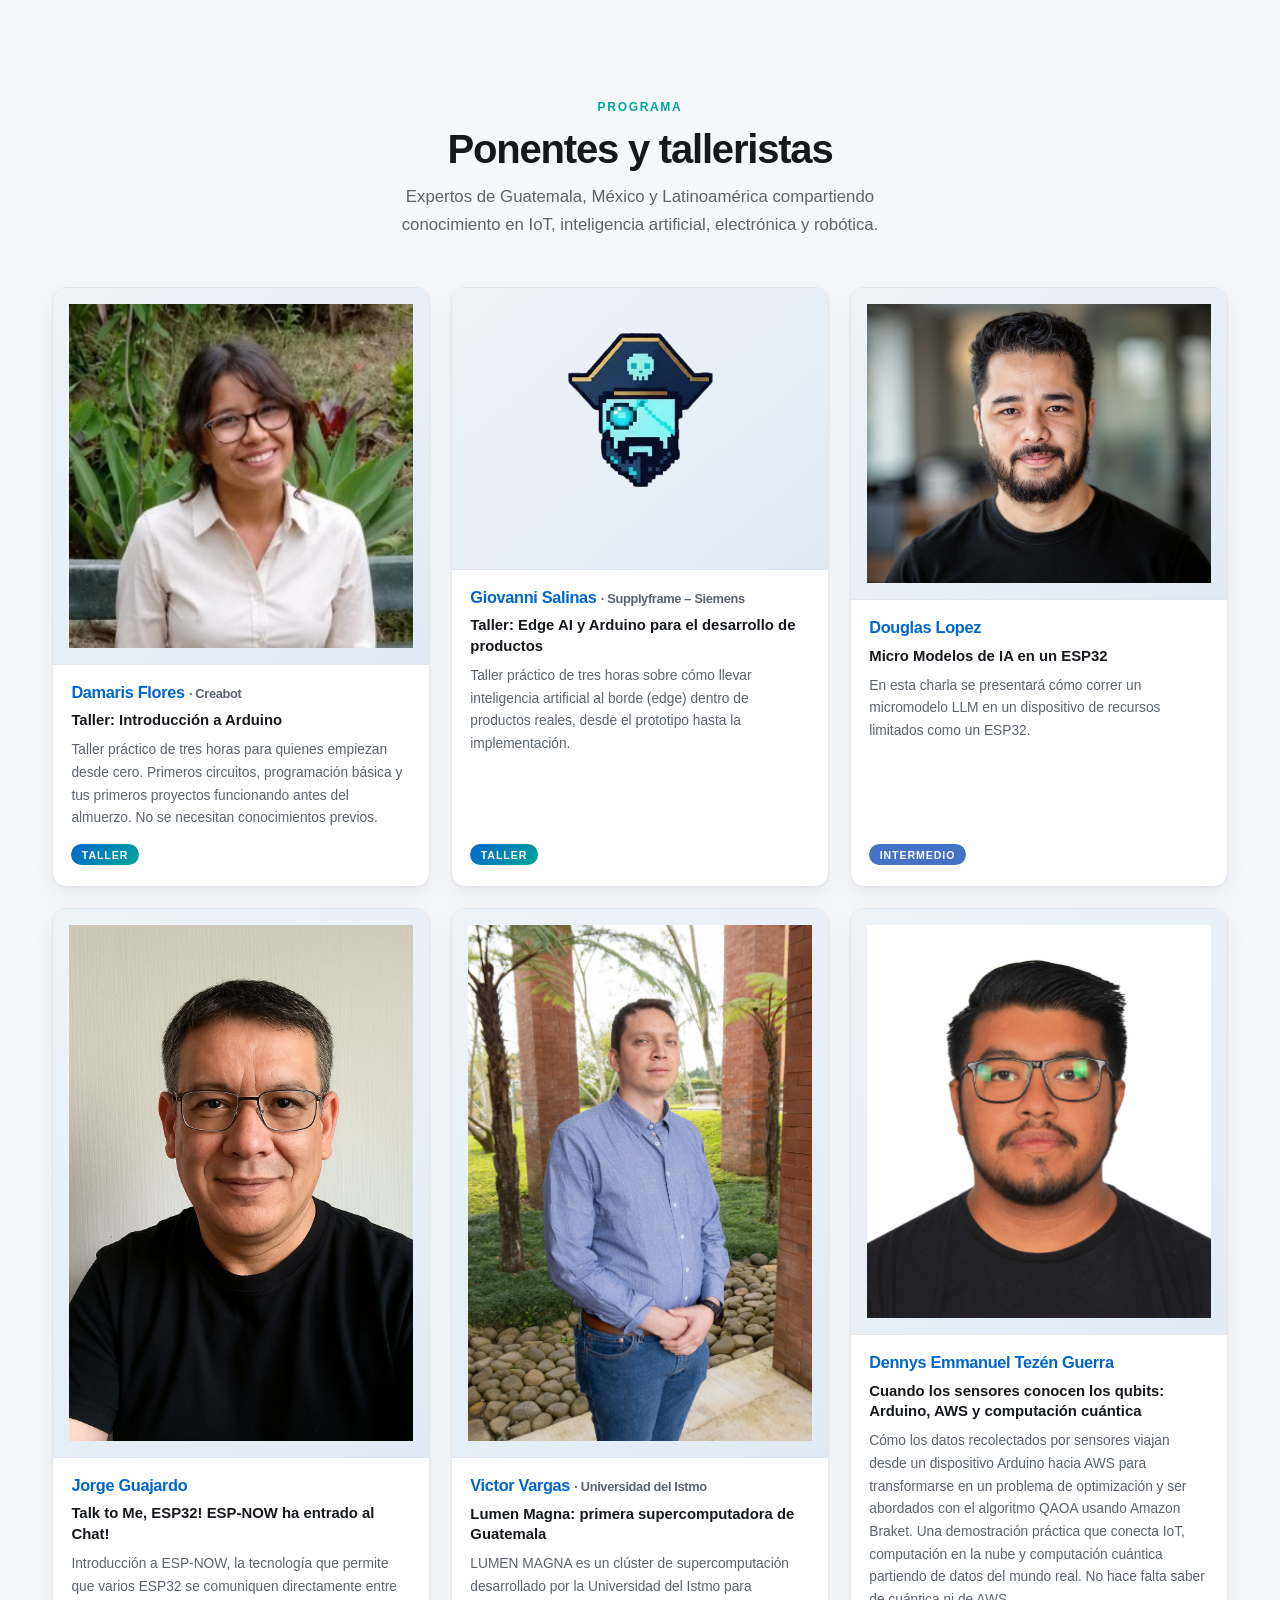
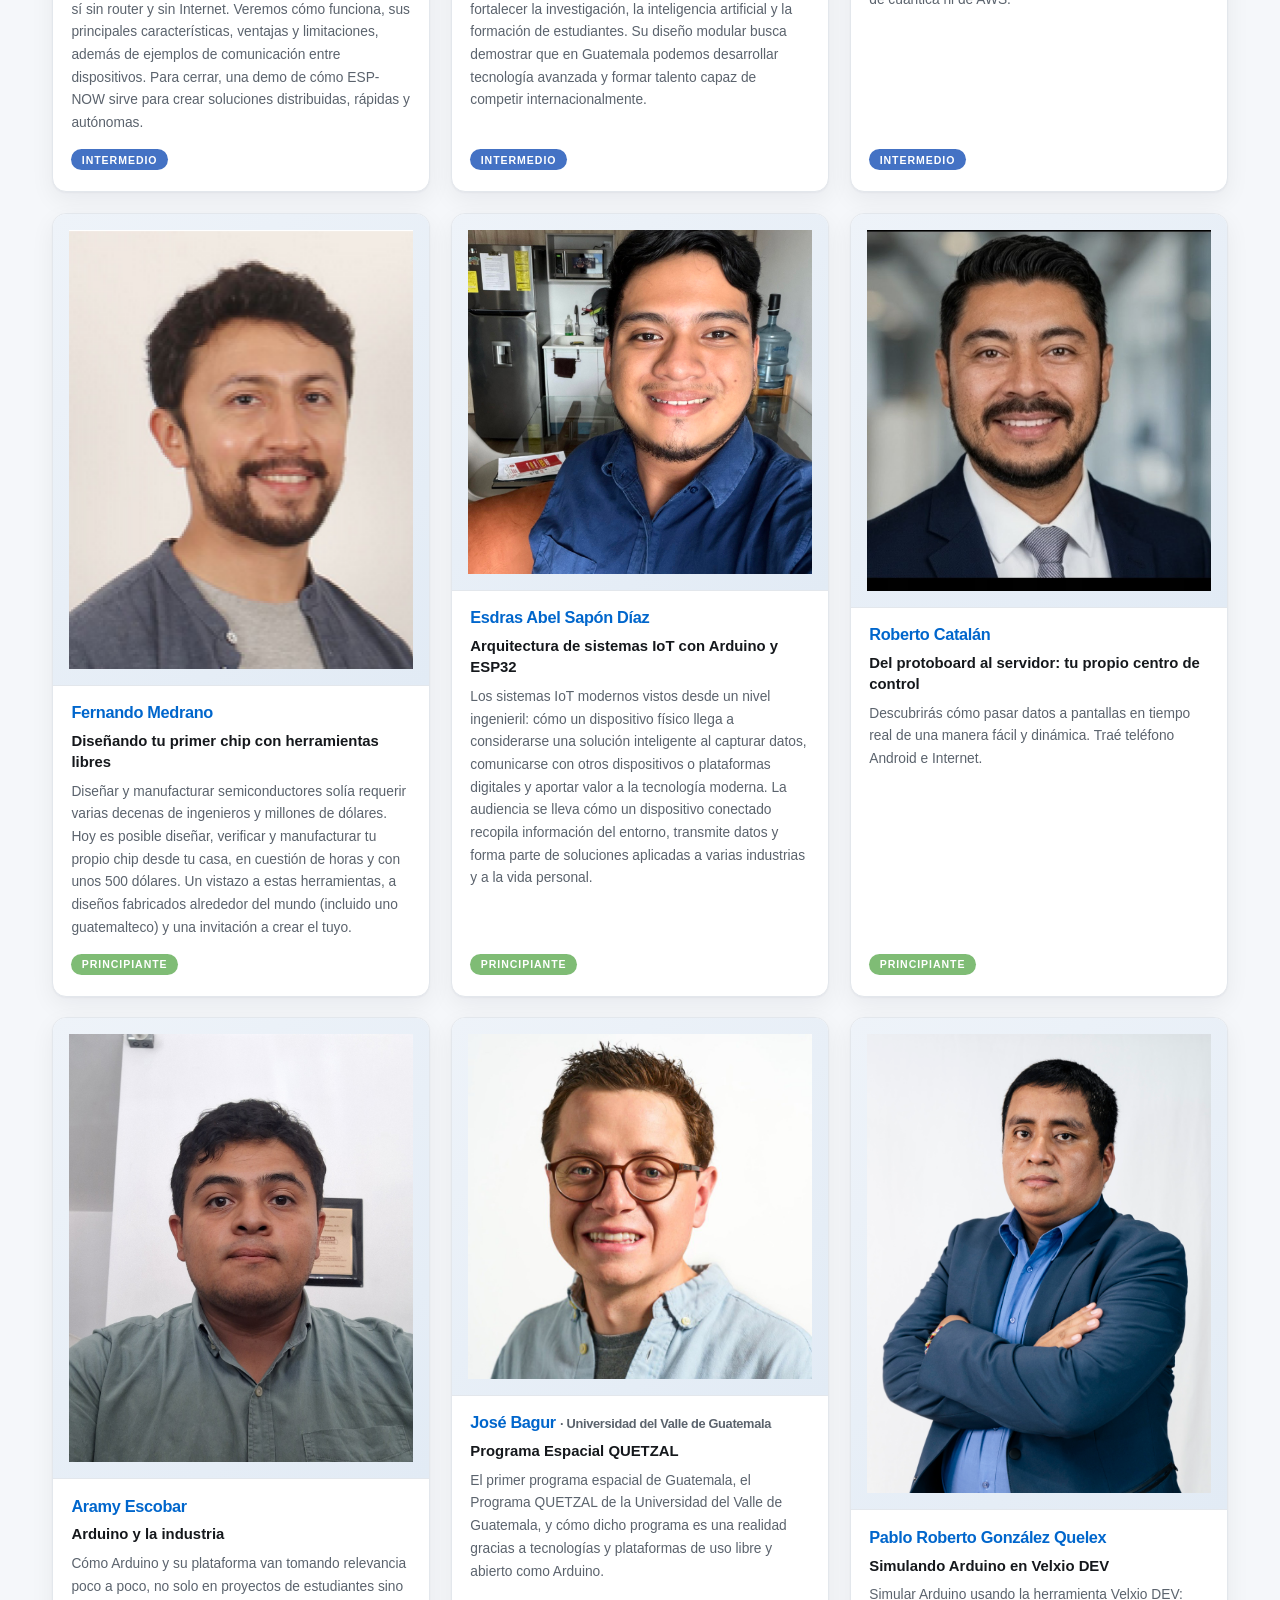
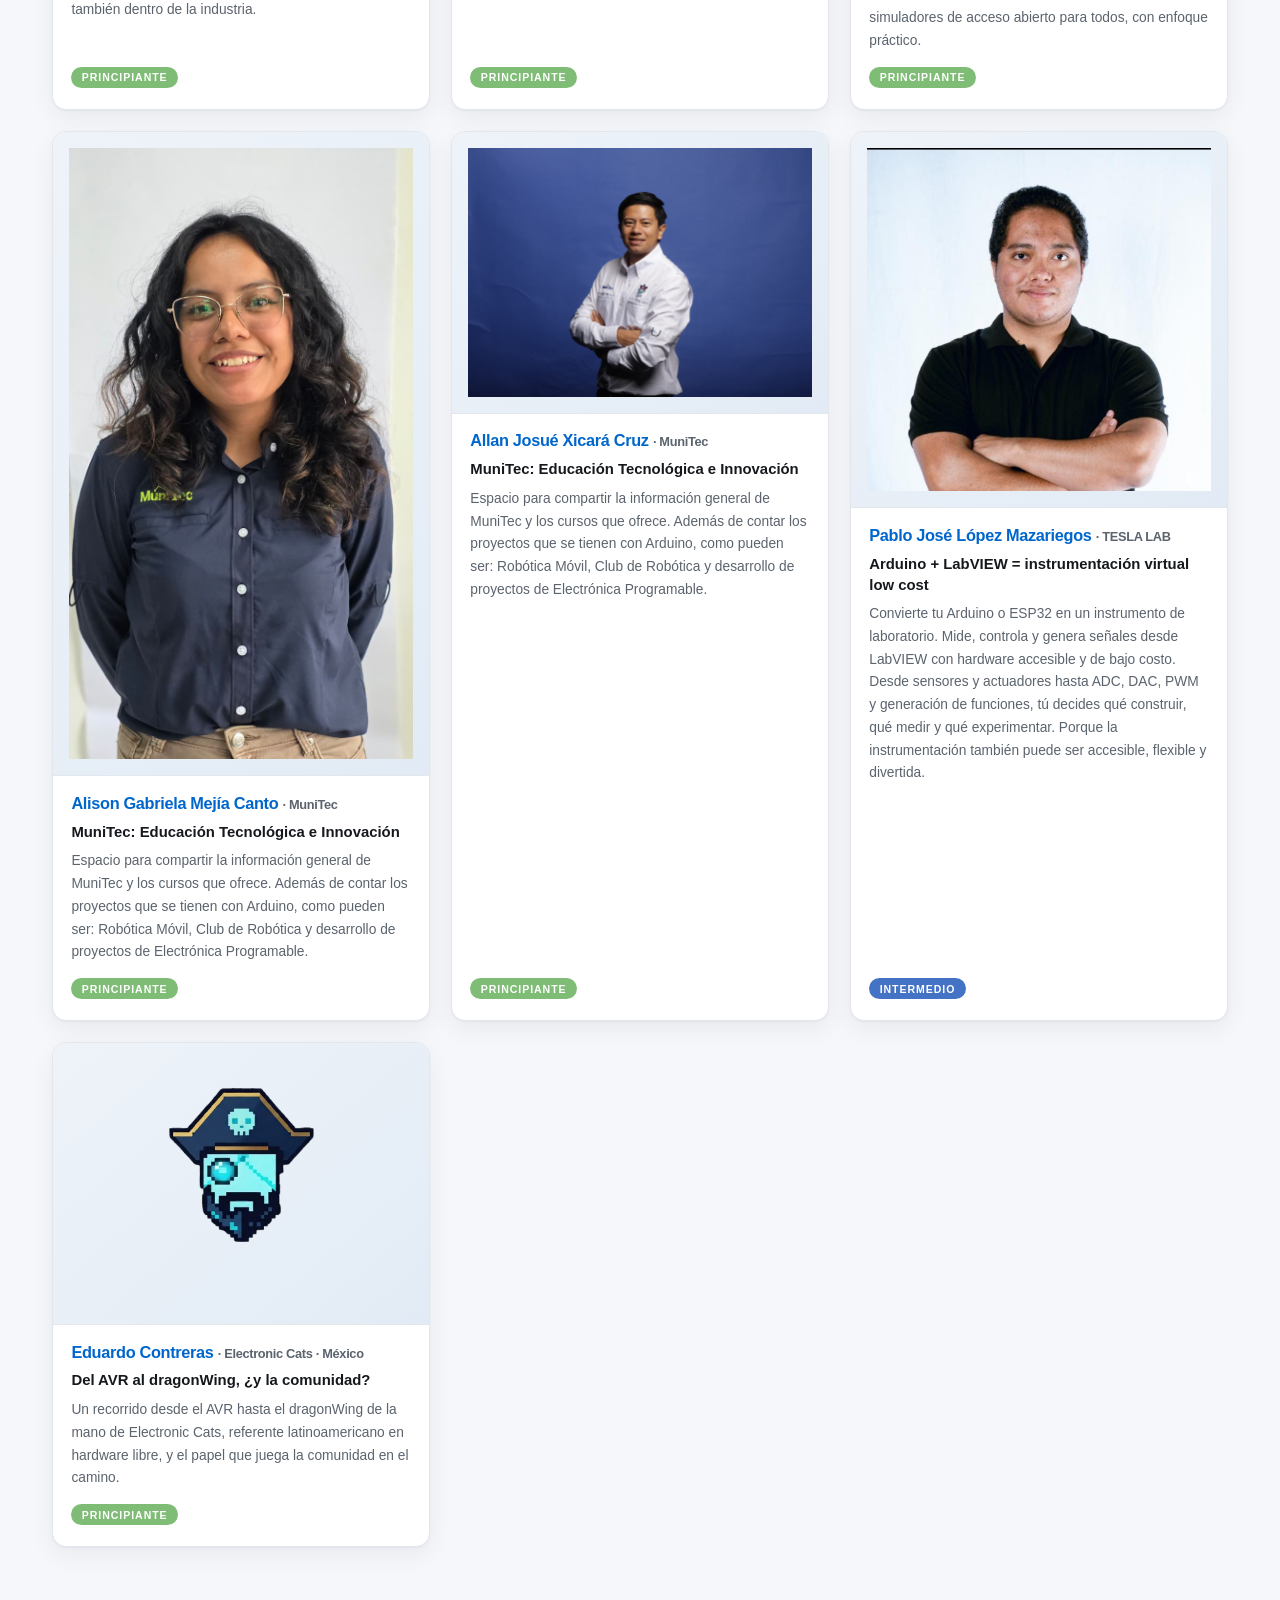
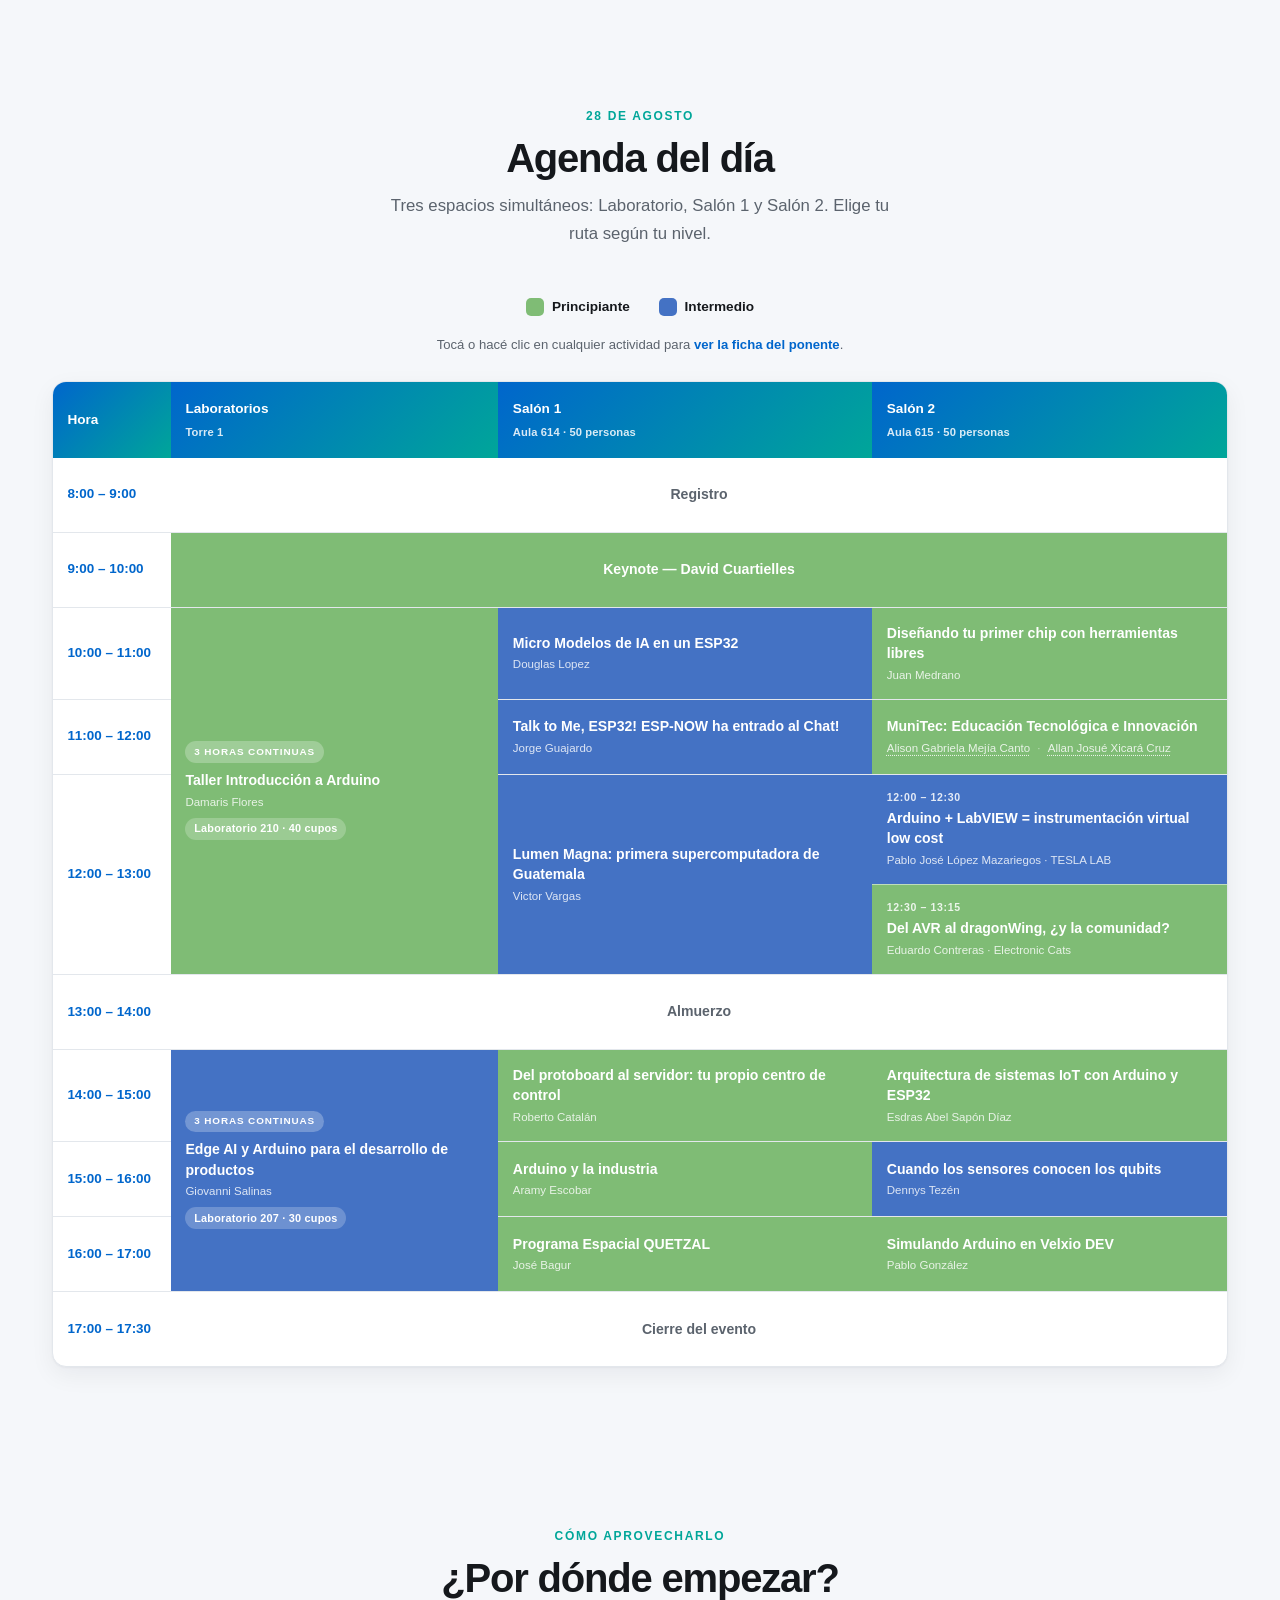
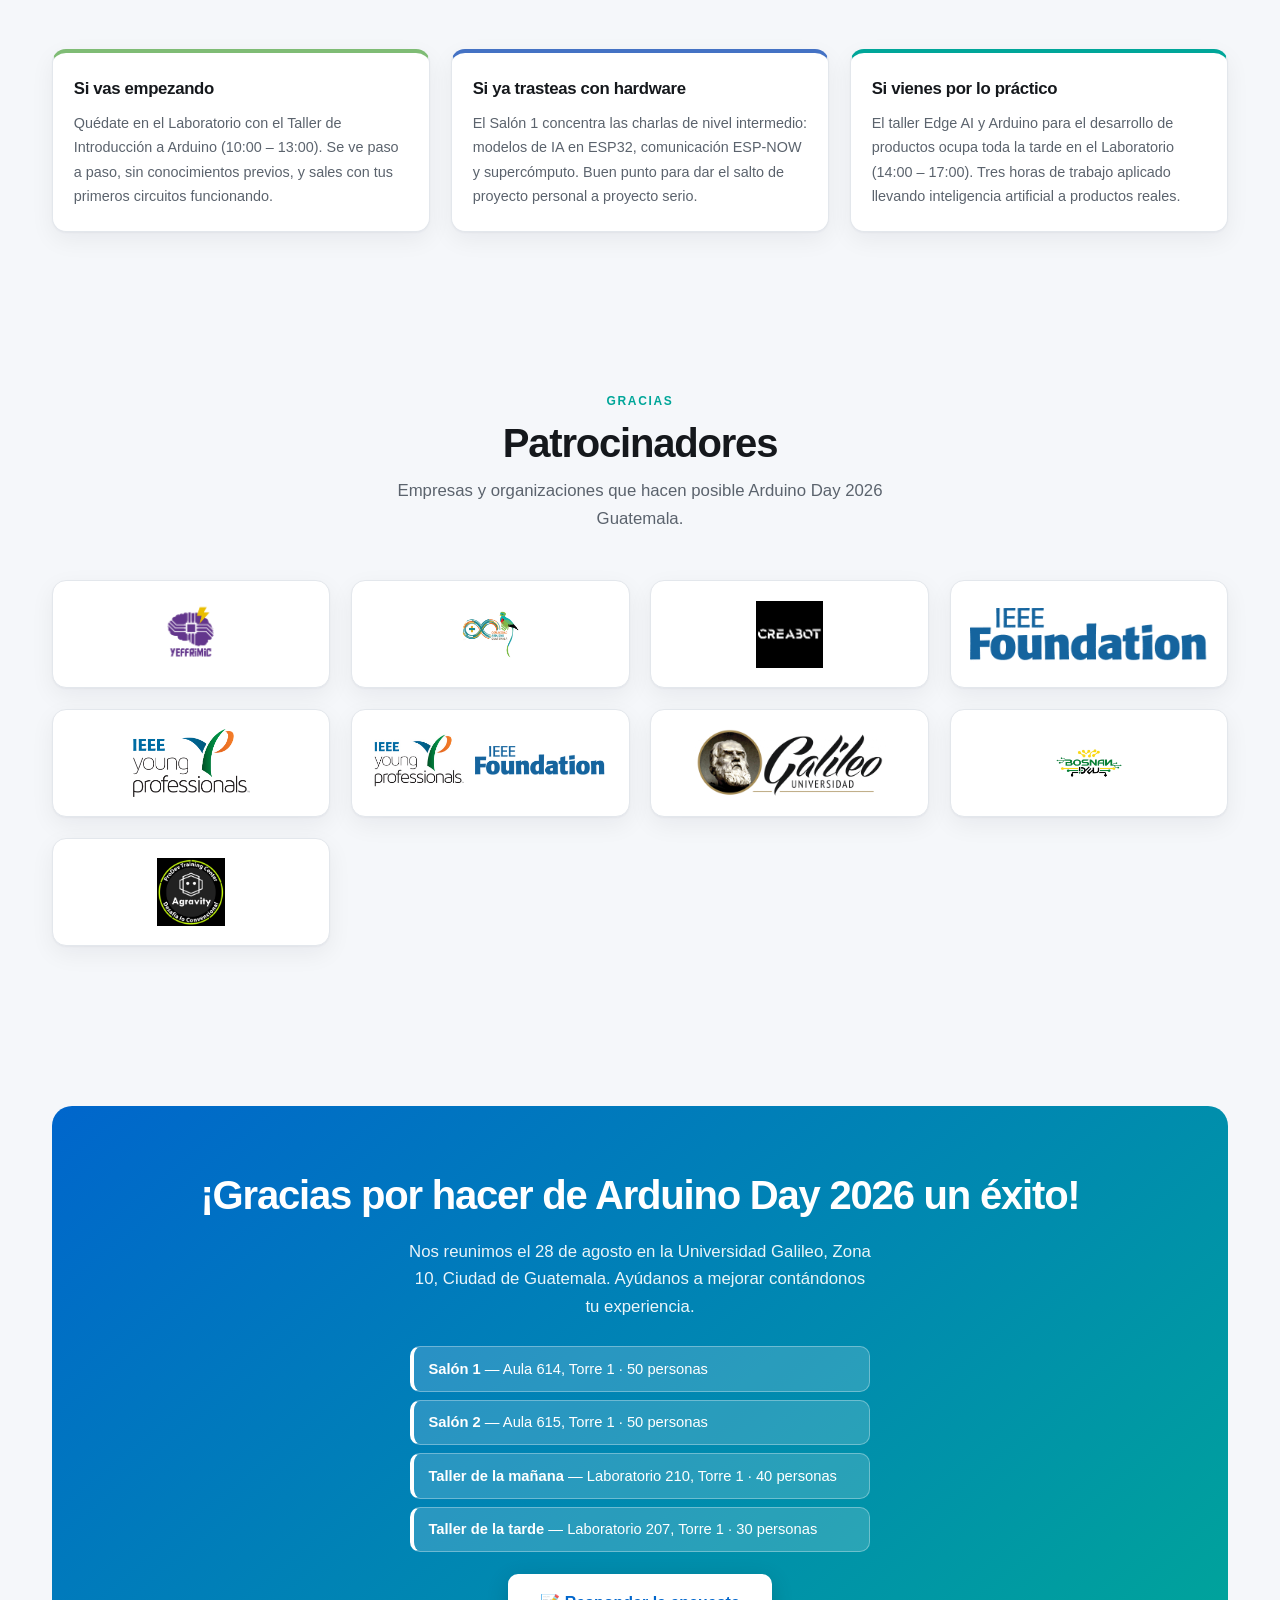
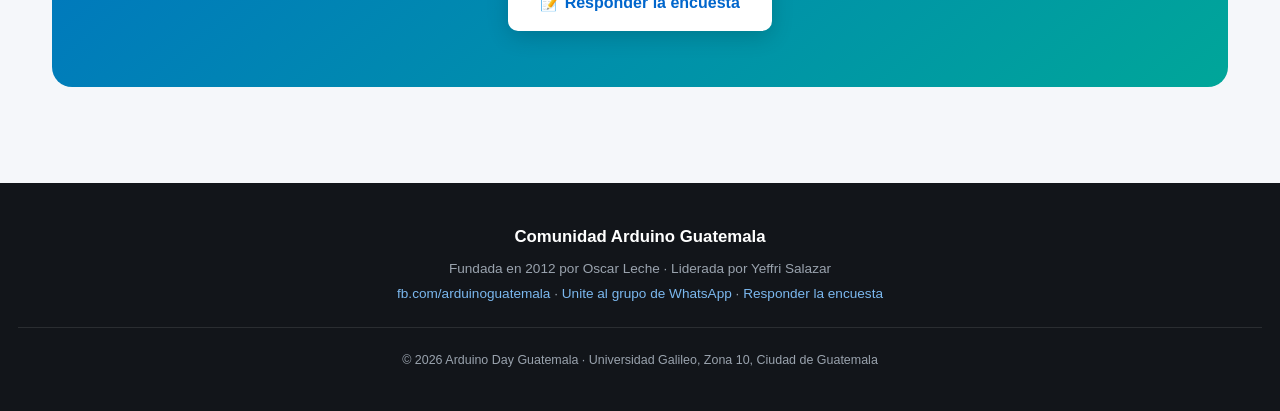
==== commit f91d34f9: "Update index.html" ====
--- a/index.html
+++ b/index.html
@@ -3,10 +3,10 @@
 <head>
 <meta charset="UTF-8">
 <meta name="viewport" content="width=device-width, initial-scale=1.0">
-<meta name="description" content="Arduino Day 2026 Guatemala — 28 de agosto, Universidad Galileo. Keynote de David Cuartielles, talleres y charlas de IoT, IA y electrónica.">
+<meta name="description" content="Arduino Day 2026 Guatemala — 28 de agosto, Universidad Galileo. ¡Gracias a todos por hacerlo un éxito! Cuéntanos tu experiencia en la encuesta.">
 <meta name="author" content="Comunidad Arduino Guatemala">
 <meta property="og:title" content="Arduino Day 2026 — Guatemala">
-<meta property="og:description" content="28 de agosto de 2026 · Universidad Galileo, Zona 10 · Keynote de David Cuartielles">
+<meta property="og:description" content="¡Gracias por un Arduino Day increíble! 28 de agosto de 2026 · Universidad Galileo, Zona 10">
 <meta property="og:type" content="website">
 <meta property="og:image" content="img/og-image.jpg">
 <link rel="icon" type="image/png" href="img/favicon.png">
@@ -25,18 +25,18 @@
       <a href="#patrocinadores">Patrocinadores</a>
       <a href="#lugar">Lugar</a>
     </div>
-    <a class="nav-cta" href="https://forms.gle/d1HXAzyGk2G6MH4y5" target="_blank" rel="noopener">Inscribirme</a>
+    <a class="nav-cta" href="https://docs.google.com/forms/d/e/1FAIpQLSfm0UI14UukzNtLYur6FOBjVm2wN2UGCoar8RK3q4rTRxB7Dg/viewform?usp=dialog" target="_blank" rel="noopener">Encuesta</a>
   </div>
 </nav>
 
 <header class="hero">
   <div class="wrap hero-in">
-    <span class="pill">28 de agosto · Guatemala</span>
+    <span class="pill">✅ 28 de agosto · Guatemala</span>
     <h1>Arduino Day 2026</h1>
     <p class="sub">Comunidad Arduino Guatemala</p>
-    <p class="tag">Un día completo de tecnología, innovación y aprendizaje. Talleres, charlas y ponentes internacionales en la Universidad Galileo.</p>
+    <p class="tag">¡Gracias por hacer de este un día increíble! Talleres, charlas y ponentes internacionales que llenaron la Universidad Galileo. Cuéntanos tu experiencia en la encuesta.</p>
     <div class="hero-btns">
-      <a class="btn btn-solid" href="https://forms.gle/d1HXAzyGk2G6MH4y5" target="_blank" rel="noopener">Inscribirme al evento</a>
+      <a class="btn btn-solid" href="https://docs.google.com/forms/d/e/1FAIpQLSfm0UI14UukzNtLYur6FOBjVm2wN2UGCoar8RK3q4rTRxB7Dg/viewform?usp=dialog" target="_blank" rel="noopener">📝 Responder la encuesta</a>
       <a class="btn btn-whatsapp" href="https://chat.whatsapp.com/Gk3mmh2O2DXJ7RrTjsFXeE" target="_blank" rel="noopener">
         <svg viewBox="0 0 24 24" fill="currentColor" aria-hidden="true"><path d="M12.04 2C6.58 2 2.13 6.45 2.13 11.91c0 1.75.46 3.45 1.32 4.95L2.05 22l5.25-1.38a9.9 9.9 0 0 0 4.74 1.2h.01c5.46 0 9.91-4.45 9.91-9.91C21.96 6.45 17.5 2 12.04 2Zm5.8 14.03c-.24.68-1.4 1.3-1.93 1.36-.5.06-1.02.27-3.44-.72-2.9-1.19-4.77-4.14-4.92-4.33-.14-.2-1.18-1.57-1.18-3 0-1.42.75-2.12 1.01-2.41.27-.28.58-.35.78-.35.2 0 .39 0 .56.01.18.01.42-.07.65.5.24.58.82 2 .89 2.15.07.14.11.31.02.5-.09.2-.14.31-.27.48-.14.17-.29.38-.42.51-.14.14-.28.29-.12.57.16.28.71 1.17 1.53 1.9 1.05.94 1.94 1.23 2.22 1.37.28.14.44.12.6-.07.17-.2.71-.82.9-1.1.19-.28.38-.23.63-.14.26.09 1.66.78 1.94.93.28.14.47.21.53.33.07.13.07.72-.17 1.4Z"/></svg>
         Únete al grupo de WhatsApp
@@ -284,15 +284,15 @@
 <section id="lugar">
   <div class="wrap">
     <div class="cierre">
-      <h2>Nos vemos el 28 de agosto</h2>
-      <p>Universidad Galileo, Zona 10, Ciudad de Guatemala. Parqueo Q40 por todo el día. Cupo limitado.</p>
+      <h2>¡Gracias por hacer de Arduino Day 2026 un éxito!</h2>
+      <p>Nos reunimos el 28 de agosto en la Universidad Galileo, Zona 10, Ciudad de Guatemala. Ayúdanos a mejorar contándonos tu experiencia.</p>
       <ul class="salones">
         <li><b>Salón 1</b> — Aula 614, Torre 1 · 50 personas</li>
         <li><b>Salón 2</b> — Aula 615, Torre 1 · 50 personas</li>
         <li><b>Taller de la mañana</b> — Laboratorio 210, Torre 1 · 40 personas</li>
         <li><b>Taller de la tarde</b> — Laboratorio 207, Torre 1 · 30 personas</li>
       </ul>
-      <a class="btn btn-solid" href="https://forms.gle/d1HXAzyGk2G6MH4y5" target="_blank" rel="noopener">Inscribirme al evento</a>
+      <a class="btn btn-solid" href="https://docs.google.com/forms/d/e/1FAIpQLSfm0UI14UukzNtLYur6FOBjVm2wN2UGCoar8RK3q4rTRxB7Dg/viewform?usp=dialog" target="_blank" rel="noopener">📝 Responder la encuesta</a>
     </div>
   </div>
 </section>
@@ -300,7 +300,7 @@
 <footer>
   <div class="marca">Comunidad Arduino Guatemala</div>
   <p>Fundada en 2012 por Oscar Leche · Liderada por Yeffri Salazar</p>
-  <p><a href="https://fb.com/arduinoguatemala" target="_blank" rel="noopener">fb.com/arduinoguatemala</a> · <a href="https://chat.whatsapp.com/Gk3mmh2O2DXJ7RrTjsFXeE" target="_blank" rel="noopener">Unite al grupo de WhatsApp</a></p>
+  <p><a href="https://fb.com/arduinoguatemala" target="_blank" rel="noopener">fb.com/arduinoguatemala</a> · <a href="https://chat.whatsapp.com/Gk3mmh2O2DXJ7RrTjsFXeE" target="_blank" rel="noopener">Unite al grupo de WhatsApp</a> · <a href="https://docs.google.com/forms/d/e/1FAIpQLSfm0UI14UukzNtLYur6FOBjVm2wN2UGCoar8RK3q4rTRxB7Dg/viewform?usp=dialog" target="_blank" rel="noopener">Responder la encuesta</a></p>
   <p class="legal">© 2026 Arduino Day Guatemala · Universidad Galileo, Zona 10, Ciudad de Guatemala</p>
 </footer>
 
@@ -322,4 +322,4 @@
 <script src="js/main.js" defer></script>
 
 </body>
-</html>+</html>
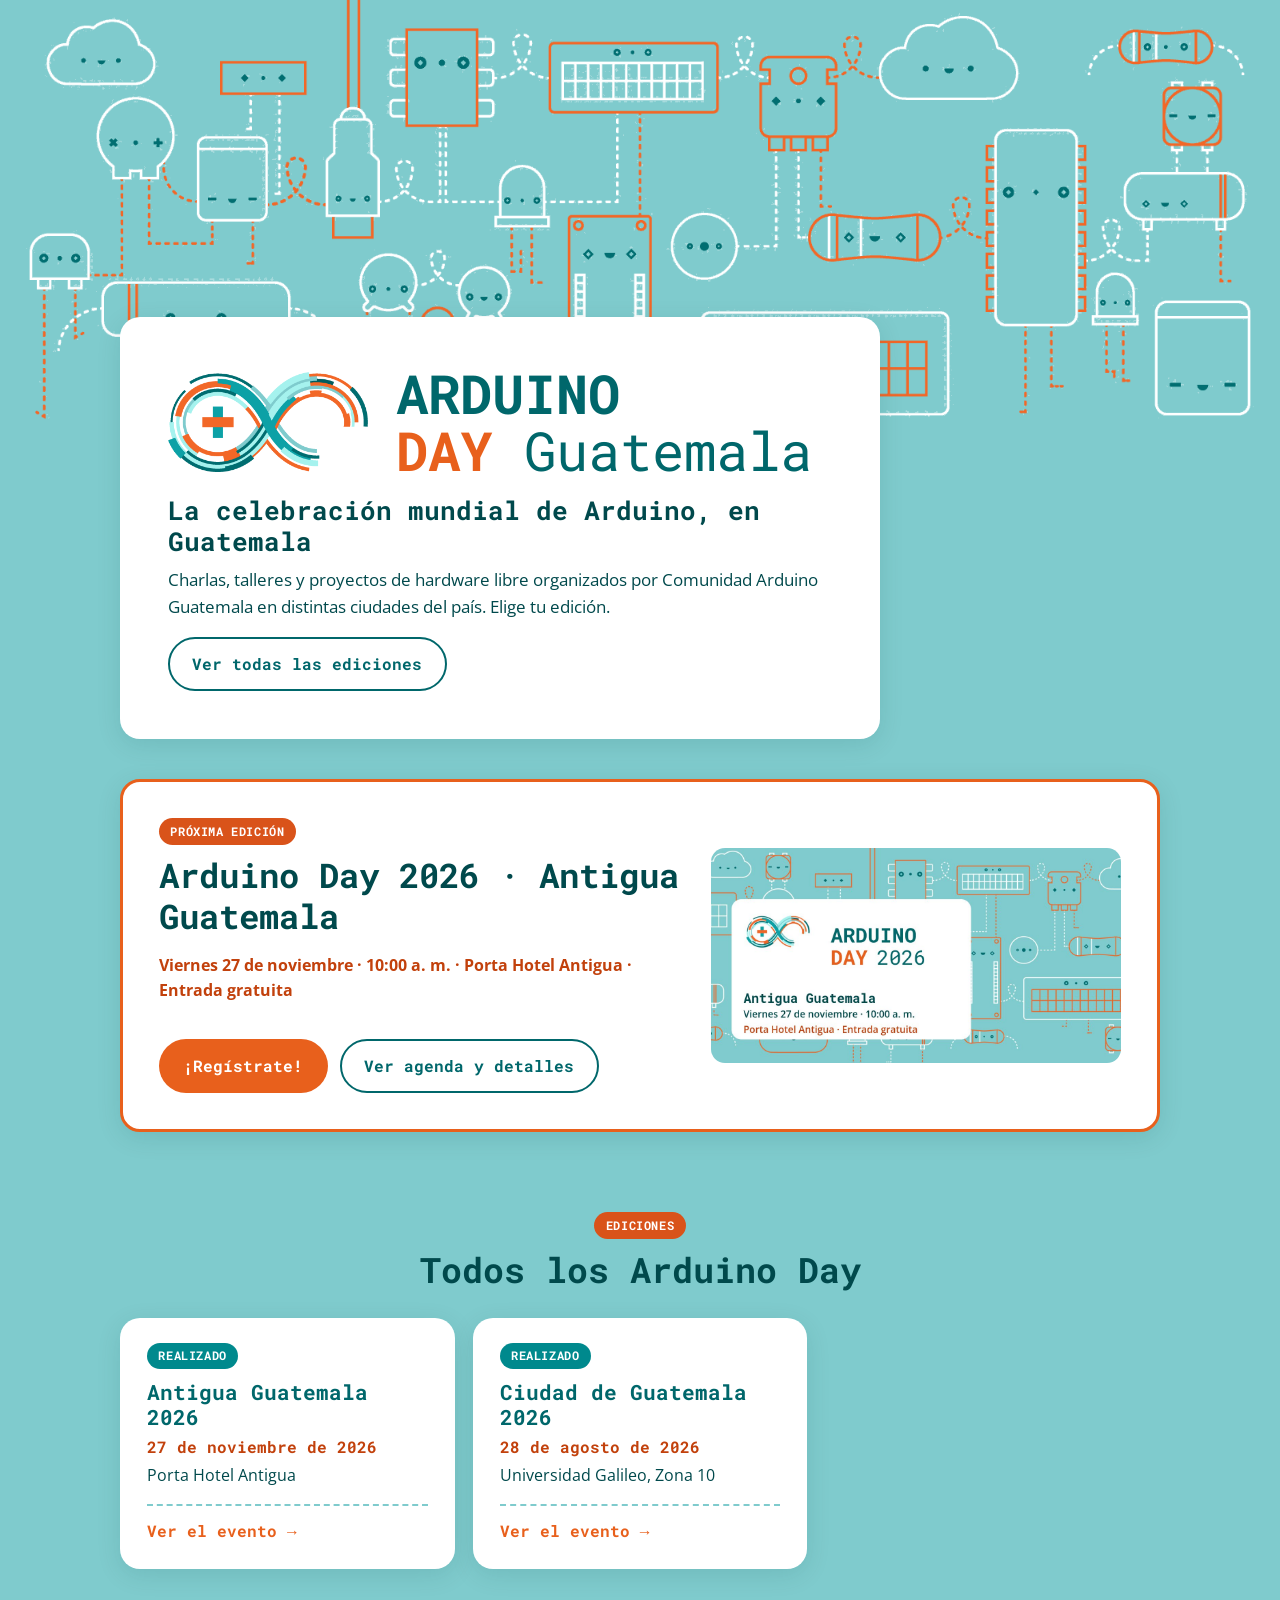
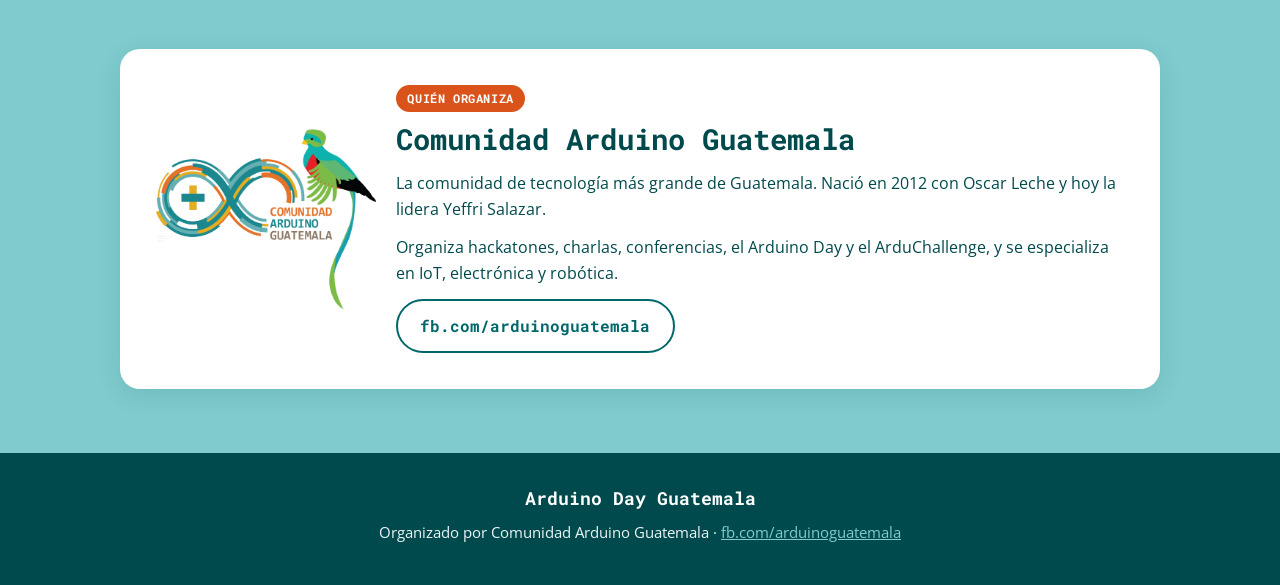
==== commit 245bb6b6: "Convierte el repo en Arduino Day Guatemala con una carpeta por edición - Portada general en la raíz " ====
--- a/index.html
+++ b/index.html
@@ -3,323 +3,204 @@
 <head>
 <meta charset="UTF-8">
 <meta name="viewport" content="width=device-width, initial-scale=1.0">
-<meta name="description" content="Arduino Day 2026 Guatemala — 28 de agosto, Universidad Galileo. ¡Gracias a todos por hacerlo un éxito! Cuéntanos tu experiencia en la encuesta.">
+<title>Arduino Day Guatemala</title>
+<meta name="description" content="Todas las ediciones de Arduino Day Guatemala organizadas por Comunidad Arduino Guatemala: charlas, talleres y proyectos de hardware libre.">
 <meta name="author" content="Comunidad Arduino Guatemala">
-<meta property="og:title" content="Arduino Day 2026 — Guatemala">
-<meta property="og:description" content="¡Gracias por un Arduino Day increíble! 28 de agosto de 2026 · Universidad Galileo, Zona 10">
+<meta property="og:title" content="Arduino Day Guatemala">
+<meta property="og:description" content="La celebración mundial de Arduino, en Guatemala. Encuentra la próxima edición y las anteriores.">
 <meta property="og:type" content="website">
-<meta property="og:image" content="img/og-image.jpg">
-<link rel="icon" type="image/png" href="img/favicon.png">
-<title>Arduino Day 2026 — Comunidad Arduino Guatemala</title>
-<link rel="stylesheet" href="css/styles.css">
+<meta property="og:image" content="https://yeffrimic.github.io/ArduinoDay2026/2026-antigua/img/og.jpg">
+<meta name="theme-color" content="#7FCBCD">
+<link rel="icon" type="image/png" href="assets/infinito-ad.png">
+<link rel="preconnect" href="https://fonts.googleapis.com">
+<link rel="preconnect" href="https://fonts.gstatic.com" crossorigin>
+<link href="https://fonts.googleapis.com/css2?family=Open+Sans:wght@400;600;700&family=Roboto+Mono:wght@400;500;700&display=swap" rel="stylesheet">
+<style>
+:root {
+  --fondo: #7FCBCD; --texto: #00494C; --logo: #00676B; --medio: #00898D;
+  --claro: #EAF6F6; --naranja: #E8601C; --pastilla: #D9531A; --hora: #C2410C; --blanco: #FFFFFF;
+  --mono: "Roboto Mono", ui-monospace, Menlo, Consolas, monospace;
+  --sans: "Open Sans", system-ui, -apple-system, "Segoe UI", Roboto, sans-serif;
+  --radio: 20px; --sombra: 0 6px 24px rgba(0, 73, 76, .12);
+}
+* { box-sizing: border-box; }
+body { margin: 0; font-family: var(--sans); line-height: 1.6; color: var(--texto); background: var(--fondo); }
+img { max-width: 100%; display: block; }
+a { color: var(--logo); }
+h1, h2, h3 { font-family: var(--mono); line-height: 1.2; margin: 0 0 .5em; }
+.wrap { width: 100%; max-width: 1080px; margin: 0 auto; padding-inline: 20px; }
+section { padding-block: 40px; }
+
+.pastilla { display: inline-block; font-family: var(--mono); font-size: .75rem; font-weight: 700; letter-spacing: .05em; text-transform: uppercase; color: var(--blanco); background: var(--pastilla); border-radius: 999px; padding: .3em .95em; margin-bottom: .9em; }
+.pastilla.gris { background: var(--medio); }
+.btn { display: inline-flex; align-items: center; justify-content: center; font-family: var(--mono); font-weight: 700; text-decoration: none; border-radius: 999px; padding: .75em 1.4em; border: 2px solid transparent; transition: transform .15s; }
+.btn:hover { transform: translateY(-2px); }
+.btn-naranja { background: var(--naranja); color: var(--blanco); }
+.btn-borde { border-color: var(--logo); color: var(--logo); }
+
+/* hero */
+.franja { width: 100%; max-width: 1600px; height: auto; margin: 0 auto; }
+.hero-card { background: var(--blanco); border-radius: var(--radio); box-shadow: var(--sombra); padding: clamp(24px, 5vw, 48px); margin-top: clamp(-120px, -9vw, -24px); position: relative; max-width: 760px; }
+.marca { display: flex; align-items: center; gap: clamp(12px, 3vw, 28px); flex-wrap: wrap; margin-bottom: 16px; }
+.marca img { width: clamp(120px, 26vw, 200px); height: auto; }
+.marca-txt { display: flex; flex-direction: column; font-family: var(--mono); font-weight: 700; font-size: clamp(2.1rem, 7vw, 3.4rem); line-height: 1.05; }
+.m-arduino { color: var(--logo); }
+.m-day { color: var(--naranja); }
+.m-gt { color: var(--logo); font-weight: 400; }
+.hero-card h1 { font-size: clamp(1.2rem, 3.5vw, 1.6rem); margin-bottom: .4em; }
+.hero-card p { margin: 0 0 1em; font-size: 1.05rem; }
+
+/* próxima edición */
+.proxima { background: var(--blanco); border-radius: var(--radio); box-shadow: var(--sombra); border: 3px solid var(--naranja); padding: clamp(22px, 4vw, 36px); display: grid; gap: 20px; }
+@media (min-width: 820px) { .proxima { grid-template-columns: 1.3fr 1fr; align-items: center; } }
+.proxima h2 { font-size: clamp(1.5rem, 4vw, 2.1rem); }
+.proxima .cuando { font-weight: 700; color: var(--hora); margin: 0 0 1em; }
+.proxima img { border-radius: 14px; width: 100%; height: auto; }
+.cuenta { display: flex; flex-wrap: wrap; gap: 10px; font-family: var(--mono); margin-bottom: 1.2em; }
+.cuenta span { background: var(--claro); border: 2px dashed var(--fondo); border-radius: 14px; padding: .4em .9em; font-size: .9rem; }
+.cuenta b { font-size: 1.4rem; color: var(--naranja); margin-right: .2em; }
+.btns { display: flex; flex-wrap: wrap; gap: 12px; }
+
+/* ediciones */
+.titulo { text-align: center; margin-bottom: 26px; }
+.titulo h2 { font-size: clamp(1.6rem, 4vw, 2.2rem); }
+.ediciones { list-style: none; margin: 0; padding: 0; display: grid; gap: 18px; grid-template-columns: repeat(auto-fill, minmax(min(100%, 300px), 1fr)); }
+.edicion a { display: flex; flex-direction: column; height: 100%; background: var(--blanco); border-radius: var(--radio); box-shadow: var(--sombra); padding: 22px 24px; text-decoration: none; color: var(--texto); border: 3px solid transparent; transition: transform .15s, border-color .15s; }
+.edicion a:hover, .edicion a:focus-visible { transform: translateY(-3px); border-color: var(--fondo); }
+.edicion .pastilla { align-self: flex-start; }
+.edicion h3 { font-size: 1.3rem; color: var(--logo); margin-bottom: .2em; }
+.edicion .fecha { font-family: var(--mono); font-weight: 700; color: var(--hora); margin: 0 0 .2em; }
+.edicion .sede { margin: 0 0 1em; }
+.edicion .ir { margin-top: auto; font-family: var(--mono); font-weight: 700; color: var(--naranja); padding-top: 12px; border-top: 2px dashed var(--fondo); }
+
+/* comunidad */
+.comunidad { background: var(--blanco); border-radius: var(--radio); box-shadow: var(--sombra); padding: clamp(22px, 4vw, 36px); display: grid; gap: 20px; align-items: center; }
+@media (min-width: 760px) { .comunidad { grid-template-columns: 220px 1fr; } }
+.comunidad img { width: 220px; height: auto; margin: 0 auto; }
+.comunidad h2 { font-size: clamp(1.4rem, 3.5vw, 1.8rem); }
+.comunidad p { margin: 0 0 .8em; }
+
+footer { background: var(--texto); color: var(--claro); text-align: center; padding-block: 32px calc(32px + env(safe-area-inset-bottom, 0px)); margin-top: 24px; font-size: .92rem; }
+footer p { margin: 0 0 8px; }
+footer a { color: var(--fondo); }
+footer .marca-pie { font-family: var(--mono); font-weight: 700; font-size: 1.1rem; color: var(--blanco); }
+@media (prefers-reduced-motion: reduce) { .btn, .edicion a { transition: none; } .btn:hover, .edicion a:hover { transform: none; } }
+</style>
 </head>
 <body>
 
-<nav class="nav">
-  <div class="wrap nav-in">
-    <div class="nav-logo">Arduino Day <span>2026</span></div>
-    <div class="nav-links">
-      <a href="#keynote">Keynote</a>
-      <a href="#ponentes">Ponentes</a>
-      <a href="#agenda">Agenda</a>
-      <a href="#patrocinadores">Patrocinadores</a>
-      <a href="#lugar">Lugar</a>
+<header>
+  <img class="franja" src="assets/franja.png" alt="" width="1600" height="540">
+  <div class="wrap">
+    <div class="hero-card">
+      <div class="marca">
+        <img src="assets/infinito-ad.png" alt="" width="710" height="356">
+        <div class="marca-txt">
+          <span class="m-arduino">ARDUINO</span>
+          <span><span class="m-day">DAY</span> <span class="m-gt">Guatemala</span></span>
+        </div>
+      </div>
+      <h1>La celebración mundial de Arduino, en Guatemala</h1>
+      <p>Charlas, talleres y proyectos de hardware libre organizados por Comunidad Arduino Guatemala en distintas ciudades del país. Elige tu edición.</p>
+      <a class="btn btn-borde" href="#ediciones">Ver todas las ediciones</a>
     </div>
-    <a class="nav-cta" href="https://docs.google.com/forms/d/e/1FAIpQLSfm0UI14UukzNtLYur6FOBjVm2wN2UGCoar8RK3q4rTRxB7Dg/viewform?usp=dialog" target="_blank" rel="noopener">Encuesta</a>
-  </div>
-</nav>
-
-<header class="hero">
-  <div class="wrap hero-in">
-    <span class="pill">✅ 28 de agosto · Guatemala</span>
-    <h1>Arduino Day 2026</h1>
-    <p class="sub">Comunidad Arduino Guatemala</p>
-    <p class="tag">¡Gracias por hacer de este un día increíble! Talleres, charlas y ponentes internacionales que llenaron la Universidad Galileo. Cuéntanos tu experiencia en la encuesta.</p>
-    <div class="hero-btns">
-      <a class="btn btn-solid" href="https://docs.google.com/forms/d/e/1FAIpQLSfm0UI14UukzNtLYur6FOBjVm2wN2UGCoar8RK3q4rTRxB7Dg/viewform?usp=dialog" target="_blank" rel="noopener">📝 Responder la encuesta</a>
-      <a class="btn btn-whatsapp" href="https://chat.whatsapp.com/Gk3mmh2O2DXJ7RrTjsFXeE" target="_blank" rel="noopener">
-        <svg viewBox="0 0 24 24" fill="currentColor" aria-hidden="true"><path d="M12.04 2C6.58 2 2.13 6.45 2.13 11.91c0 1.75.46 3.45 1.32 4.95L2.05 22l5.25-1.38a9.9 9.9 0 0 0 4.74 1.2h.01c5.46 0 9.91-4.45 9.91-9.91C21.96 6.45 17.5 2 12.04 2Zm5.8 14.03c-.24.68-1.4 1.3-1.93 1.36-.5.06-1.02.27-3.44-.72-2.9-1.19-4.77-4.14-4.92-4.33-.14-.2-1.18-1.57-1.18-3 0-1.42.75-2.12 1.01-2.41.27-.28.58-.35.78-.35.2 0 .39 0 .56.01.18.01.42-.07.65.5.24.58.82 2 .89 2.15.07.14.11.31.02.5-.09.2-.14.31-.27.48-.14.17-.29.38-.42.51-.14.14-.28.29-.12.57.16.28.71 1.17 1.53 1.9 1.05.94 1.94 1.23 2.22 1.37.28.14.44.12.6-.07.17-.2.71-.82.9-1.1.19-.28.38-.23.63-.14.26.09 1.66.78 1.94.93.28.14.47.21.53.33.07.13.07.72-.17 1.4Z"/></svg>
-        Únete al grupo de WhatsApp
+  </div>
+</header>
+
+<main>
+
+<section id="proxima">
+  <div class="wrap">
+    <div class="proxima">
+      <div>
+        <span class="pastilla">Próxima edición</span>
+        <h2>Arduino Day 2026 · Antigua Guatemala</h2>
+        <p class="cuando">Viernes 27 de noviembre · 10:00 a. m. · Porta Hotel Antigua · Entrada gratuita</p>
+        <div class="cuenta" id="cuenta" hidden></div>
+        <div class="btns">
+          <a class="btn btn-naranja" href="https://bit.ly/ArduinoDayAntigua2026" target="_blank" rel="noopener">¡Regístrate!</a>
+          <a class="btn btn-borde" href="2026-antigua/">Ver agenda y detalles</a>
+        </div>
+      </div>
+      <a href="2026-antigua/" aria-label="Ir a Arduino Day 2026 Antigua Guatemala">
+        <img src="2026-antigua/img/og.jpg" alt="Arduino Day 2026, Antigua Guatemala, viernes 27 de noviembre, Porta Hotel Antigua" width="1200" height="630">
       </a>
-      <a class="btn btn-ghost" href="#agenda">Ver la agenda</a>
     </div>
   </div>
-</header>
-
-<section id="info">
-  <div class="wrap">
-    <div class="datos">
-      <div class="dato"><div class="ico">📅</div><div class="lbl">Fecha</div><div class="val">28 agosto 2026</div></div>
-      <div class="dato"><div class="ico">🕐</div><div class="lbl">Horario</div><div class="val">8:00 – 17:30</div></div>
-      <div class="dato"><div class="ico">📍</div><div class="lbl">Sede</div><div class="val">Universidad Galileo</div></div>
-      <div class="dato"><div class="ico">🚗</div><div class="lbl">Parqueo</div><div class="val">Q40</div></div>
-    </div>
-    <div class="aviso"><strong>Parqueo:</strong> Q40 por todo el evento en Universidad Galileo, Zona 10, Ciudad de Guatemala.</div>
-  </div>
 </section>
 
-<section id="keynote">
-  <div class="wrap">
-    <div class="titulo"><span class="eyebrow">Charla inaugural</span><h2>Keynote</h2></div>
-    <div class="keynote">
-      <div class="foto"><img src="fotos/cuartielles.png" alt="David Cuartielles" loading="lazy" decoding="async" onerror="this.parentElement.innerHTML='Foto&lt;br&gt;David Cuartielles'"></div>
+<section id="ediciones">
+  <div class="wrap">
+    <div class="titulo"><span class="pastilla">Ediciones</span><h2>Todos los Arduino Day</h2></div>
+    <!-- Para agregar una edición: copia un <li>, cambia data-fin (fecha y hora de cierre) y los textos. -->
+    <ul class="ediciones">
+      <li class="edicion" data-fin="2026-11-27T15:30:00-06:00">
+        <a href="2026-antigua/">
+          <span class="pastilla estado">Próximo</span>
+          <h3>Antigua Guatemala 2026</h3>
+          <p class="fecha">27 de noviembre de 2026</p>
+          <p class="sede">Porta Hotel Antigua</p>
+          <span class="ir">Ver el evento →</span>
+        </a>
+      </li>
+      <li class="edicion" data-fin="2026-08-28T17:30:00-06:00">
+        <a href="2026-capital/">
+          <span class="pastilla estado">Próximo</span>
+          <h3>Ciudad de Guatemala 2026</h3>
+          <p class="fecha">28 de agosto de 2026</p>
+          <p class="sede">Universidad Galileo, Zona 10</p>
+          <span class="ir">Ver el evento →</span>
+        </a>
+      </li>
+    </ul>
+  </div>
+</section>
+
+<section id="comunidad">
+  <div class="wrap">
+    <div class="comunidad">
+      <img src="assets/comunidad-arduino-guatemala.png" alt="Logo de Comunidad Arduino Guatemala" width="600" height="489" loading="lazy">
       <div>
-        <h3>David Cuartielles</h3>
-        <div class="rol">Co-fundador de Arduino</div>
-        <p class="bio">David Cuartielles es ingeniero de sistemas embebidos y co-fundador de Arduino, la plataforma de hardware y software libre más popular del mundo para creadores, educadores e innovadores. Con más de dos décadas de experiencia en electrónica y tecnología, ha sido pionero en democratizar el acceso a la tecnología, permitiendo que millones de personas alrededor del mundo puedan crear y prototipar sus propias soluciones de hardware. Su visión ha transformado la industria del IoT, la educación STEM y la fabricación digital a nivel global.</p>
+        <span class="pastilla">Quién organiza</span>
+        <h2>Comunidad Arduino Guatemala</h2>
+        <p>La comunidad de tecnología más grande de Guatemala. Nació en 2012 con Oscar Leche y hoy la lidera Yeffri Salazar.</p>
+        <p>Organiza hackatones, charlas, conferencias, el Arduino Day y el ArduChallenge, y se especializa en IoT, electrónica y robótica.</p>
+        <a class="btn btn-borde" href="https://fb.com/arduinoguatemala" target="_blank" rel="noopener">fb.com/arduinoguatemala</a>
       </div>
     </div>
   </div>
 </section>
 
-<section id="ponentes">
-  <div class="wrap">
-    <div class="titulo">
-      <span class="eyebrow">Programa</span>
-      <h2>Ponentes y talleristas</h2>
-      <p>Expertos de Guatemala, México y Latinoamérica compartiendo conocimiento en IoT, inteligencia artificial, electrónica y robótica.</p>
-    </div>
-    <div class="ponentes" id="grid-ponentes"></div>
-  </div>
-</section>
-
-<section id="agenda">
-  <div class="wrap">
-    <div class="titulo">
-      <span class="eyebrow">28 de agosto</span>
-      <h2>Agenda del día</h2>
-      <p>Tres espacios simultáneos: Laboratorio, Salón 1 y Salón 2. Elige tu ruta según tu nivel.</p>
-    </div>
-
-    <div class="leyenda">
-      <div><i style="background:var(--verde)"></i> Principiante</div>
-      <div><i style="background:var(--azul-nivel)"></i> Intermedio</div>
-    </div>
-    <p class="pista">Tocá o hacé clic en cualquier actividad para <b>ver la ficha del ponente</b>.</p>
-
-    <!-- ===== móvil ===== -->
-    <div class="agenda-movil">
-
-      <div class="talleres-movil">
-        <div class="rotulo">Talleres continuos · Laboratorios, Torre 1</div>
-        <button class="taller-card verde" data-p="damaris" data-h="10:00 – 13:00" data-s="Laboratorio 210, Torre 1">
-          <div class="tc-hora">10:00 – 13:00 · 3 horas</div>
-          <div class="tc-tit">Taller Introducción a Arduino</div>
-          <div class="tc-quien">Damaris Flores</div><div class="tc-sede">Laboratorio 210 · 40 cupos</div>
-        </button>
-        <button class="taller-card azul" data-p="giovanni" data-h="14:00 – 17:00" data-s="Laboratorio 207, Torre 1">
-          <div class="tc-hora">14:00 – 17:00 · 3 horas</div>
-          <div class="tc-tit">Edge AI y Arduino para el desarrollo de productos</div>
-          <div class="tc-quien">Giovanni Salinas</div><div class="tc-sede">Laboratorio 207 · 30 cupos</div>
-        </button>
-      </div>
-
-      <div class="rotulo">Charlas por horario · Aulas 614 y 615, Torre 1</div>
-
-      <div class="bloque full">
-        <div class="hora">8:00 – 9:00</div>
-        <div class="items"><div class="item neutro"><div class="act">Registro</div></div></div>
-      </div>
-
-      <div class="bloque full">
-        <div class="hora">9:00 – 10:00</div>
-        <div class="items">
-          <button class="item verde" data-p="cuartielles" data-h="9:00 – 10:00" data-s="Todas las salas"><div class="act">Keynote — David Cuartielles</div></button>
-        </div>
-      </div>
-
-      <div class="bloque">
-        <div class="hora">10:00 – 11:00</div>
-        <div class="items">
-          <button class="item azul" data-p="douglas" data-h="10:00 – 11:00" data-s="Salón 1 · Aula 614, Torre 1"><div class="sala">Salón 1 · Aula 614</div><div class="act">Micro Modelos de IA en un ESP32 — Douglas Lopez</div></button>
-          <button class="item verde" data-p="juan" data-h="10:00 – 11:00" data-s="Salón 2 · Aula 615, Torre 1"><div class="sala">Salón 2 · Aula 615</div><div class="act">Diseñando tu primer chip con herramientas libres — Juan Medrano</div></button>
-        </div>
-      </div>
-
-      <div class="bloque">
-        <div class="hora">11:00 – 12:00</div>
-        <div class="items">
-          <button class="item azul" data-p="jorge" data-h="11:00 – 12:00" data-s="Salón 1 · Aula 614, Torre 1"><div class="sala">Salón 1 · Aula 614</div><div class="act">Talk to Me, ESP32! ESP-NOW ha entrado al Chat! — Jorge Guajardo</div></button>
-          <div class="item verde duo" data-p="alison" data-h="11:00 – 12:00" data-s="Salón 2 · Aula 615, Torre 1" tabindex="0" role="button"><div class="sala">Salón 2 · Aula 615</div><div class="act">MuniTec: Educación Tecnológica e Innovación</div><div class="duo-quien"><span class="duo-nombre" data-p="alison" data-h="11:00 – 12:00" data-s="Salón 2 · Aula 615, Torre 1" tabindex="0" role="button">Alison Gabriela Mejía Canto ›</span><span class="duo-nombre" data-p="allan" data-h="11:00 – 12:00" data-s="Salón 2 · Aula 615, Torre 1" tabindex="0" role="button">Allan Josué Xicará Cruz ›</span></div></div>
-        </div>
-      </div>
-
-      <div class="bloque">
-        <div class="hora">12:00 – 13:00</div>
-        <div class="items">
-          <button class="item azul" data-p="victor" data-h="12:00 – 13:00" data-s="Salón 1 · Aula 614, Torre 1"><div class="sala">Salón 1 · Aula 614</div><div class="act">Lumen Magna: primera supercomputadora de Guatemala — Victor Vargas</div></button>
-          <button class="item azul" data-p="pablom" data-h="12:00 – 12:30" data-s="Salón 2 · Aula 615, Torre 1"><div class="sala">Salón 2 · Aula 615 · 12:00 – 12:30</div><div class="act">Arduino + LabVIEW = instrumentación virtual low cost — Pablo José López Mazariegos</div></button>
-          <button class="item verde" data-p="cats" data-h="12:30 – 13:15" data-s="Salón 2 · Aula 615, Torre 1"><div class="sala">Salón 2 · Aula 615 · 12:30 – 13:15</div><div class="act">Del AVR al dragonWing, ¿y la comunidad? — Eduardo Contreras (Electronic Cats)</div></button>
-        </div>
-      </div>
-
-      <div class="bloque full">
-        <div class="hora">13:00 – 14:00</div>
-        <div class="items"><div class="item neutro"><div class="act">Almuerzo</div></div></div>
-      </div>
-
-      <div class="bloque">
-        <div class="hora">14:00 – 15:00</div>
-        <div class="items">
-          <button class="item verde" data-p="roberto" data-h="14:00 – 15:00" data-s="Salón 1 · Aula 614, Torre 1"><div class="sala">Salón 1 · Aula 614</div><div class="act">Del protoboard al servidor: tu propio centro de control — Roberto Catalán</div></button>
-          <button class="item verde" data-p="esdras" data-h="14:00 – 15:00" data-s="Salón 2 · Aula 615, Torre 1"><div class="sala">Salón 2 · Aula 615</div><div class="act">Arquitectura de sistemas IoT con Arduino y ESP32 — Esdras Abel Sapón Díaz</div></button>
-        </div>
-      </div>
-
-      <div class="bloque">
-        <div class="hora">15:00 – 16:00</div>
-        <div class="items">
-          <button class="item verde" data-p="aramy" data-h="15:00 – 16:00" data-s="Salón 1 · Aula 614, Torre 1"><div class="sala">Salón 1 · Aula 614</div><div class="act">Arduino y la industria — Aramy Escobar</div></button>
-          <button class="item azul" data-p="dennys" data-h="15:00 – 16:00" data-s="Salón 2 · Aula 615, Torre 1"><div class="sala">Salón 2 · Aula 615</div><div class="act">Cuando los sensores conocen los qubits — Dennys Tezén</div></button>
-        </div>
-      </div>
-
-      <div class="bloque">
-        <div class="hora">16:00 – 17:00</div>
-        <div class="items">
-          <button class="item verde" data-p="bagur" data-h="16:00 – 17:00" data-s="Salón 1 · Aula 614, Torre 1"><div class="sala">Salón 1 · Aula 614</div><div class="act">Programa Espacial QUETZAL — José Bagur</div></button>
-          <button class="item verde" data-p="pablo" data-h="16:00 – 17:00" data-s="Salón 2 · Aula 615, Torre 1"><div class="sala">Salón 2 · Aula 615</div><div class="act">Simulando Arduino en Velxio DEV — Pablo González</div></button>
-        </div>
-      </div>
-
-      <div class="bloque full">
-        <div class="hora">17:00 – 17:30</div>
-        <div class="items"><div class="item neutro"><div class="act">Cierre del evento</div></div></div>
-      </div>
-
-    </div>
-
-    <!-- ===== escritorio ===== -->
-    <div class="agenda-tabla">
-      <table>
-        <thead><tr><th class="th-hora">Hora</th><th>Laboratorios <span class="th-sub">Torre 1</span></th><th>Salón 1 <span class="th-sub">Aula 614 · 50 personas</span></th><th>Salón 2 <span class="th-sub">Aula 615 · 50 personas</span></th></tr></thead>
-        <tbody>
-          <tr>
-            <td class="hcol">8:00 – 9:00</td>
-            <td colspan="3" class="c-centro"><div class="celda">Registro</div></td>
-          </tr>
-          <tr>
-            <td class="hcol">9:00 – 10:00</td>
-            <td colspan="3" class="c-verde" data-p="cuartielles" data-h="9:00 – 10:00" data-s="Todas las salas" tabindex="0">
-              <div class="celda" style="text-align:center"><span class="celda-txt">Keynote — David Cuartielles</span></div>
-            </td>
-          </tr>
-          <tr>
-            <td class="hcol">10:00 – 11:00</td>
-            <td rowspan="3" class="c-verde celda-larga" data-p="damaris" data-h="10:00 – 13:00" data-s="Laboratorio 210, Torre 1" tabindex="0">
-              <div class="celda"><span class="tag-continuo">3 horas continuas</span><span class="celda-txt">Taller Introducción a Arduino</span><span class="celda-sub">Damaris Flores</span><span class="celda-sede">Laboratorio 210 · 40 cupos</span></div>
-            </td>
-            <td class="c-azul" data-p="douglas" data-h="10:00 – 11:00" data-s="Salón 1 · Aula 614, Torre 1" tabindex="0"><div class="celda"><span class="celda-txt">Micro Modelos de IA en un ESP32</span><span class="celda-sub">Douglas Lopez</span></div></td>
-            <td class="c-verde" data-p="juan" data-h="10:00 – 11:00" data-s="Salón 2 · Aula 615, Torre 1" tabindex="0"><div class="celda"><span class="celda-txt">Diseñando tu primer chip con herramientas libres</span><span class="celda-sub">Juan Medrano</span></div></td>
-          </tr>
-          <tr>
-            <td class="hcol">11:00 – 12:00</td>
-            <td class="c-azul" data-p="jorge" data-h="11:00 – 12:00" data-s="Salón 1 · Aula 614, Torre 1" tabindex="0"><div class="celda"><span class="celda-txt">Talk to Me, ESP32! ESP-NOW ha entrado al Chat!</span><span class="celda-sub">Jorge Guajardo</span></div></td>
-            <td class="c-verde" data-p="alison" data-h="11:00 – 12:00" data-s="Salón 2 · Aula 615, Torre 1" tabindex="0"><div class="celda"><span class="celda-txt">MuniTec: Educación Tecnológica e Innovación</span><span class="celda-sub duo-quien"><span class="duo-nombre" data-p="alison" data-h="11:00 – 12:00" data-s="Salón 2 · Aula 615, Torre 1" tabindex="0" role="button">Alison Gabriela Mejía Canto</span><span class="duo-sep">·</span><span class="duo-nombre" data-p="allan" data-h="11:00 – 12:00" data-s="Salón 2 · Aula 615, Torre 1" tabindex="0" role="button">Allan Josué Xicará Cruz</span></span></div></td>
-          </tr>
-          <tr>
-            <td class="hcol">12:00 – 13:00</td>
-            <td class="c-azul" data-p="victor" data-h="12:00 – 13:00" data-s="Salón 1 · Aula 614, Torre 1" tabindex="0"><div class="celda"><span class="celda-txt">Lumen Magna: primera supercomputadora de Guatemala</span><span class="celda-sub">Victor Vargas</span></div></td>
-            <td class="c-partida">
-              <div class="partida">
-                <div class="media c-azul" data-p="pablom" data-h="12:00 – 12:30" data-s="Salón 2 · Aula 615, Torre 1" tabindex="0"><div class="celda"><span class="media-hora">12:00 – 12:30</span><span class="celda-txt">Arduino + LabVIEW = instrumentación virtual low cost</span><span class="celda-sub">Pablo José López Mazariegos · TESLA LAB</span></div></div>
-                <div class="media c-verde" data-p="cats" data-h="12:30 – 13:15" data-s="Salón 2 · Aula 615, Torre 1" tabindex="0"><div class="celda"><span class="media-hora">12:30 – 13:15</span><span class="celda-txt">Del AVR al dragonWing, ¿y la comunidad?</span><span class="celda-sub">Eduardo Contreras · Electronic Cats</span></div></div>
-              </div>
-            </td>
-          </tr>
-          <tr>
-            <td class="hcol">13:00 – 14:00</td>
-            <td colspan="3" class="c-centro"><div class="celda">Almuerzo</div></td>
-          </tr>
-          <tr>
-            <td class="hcol">14:00 – 15:00</td>
-            <td rowspan="3" class="c-azul celda-larga" data-p="giovanni" data-h="14:00 – 17:00" data-s="Laboratorio 207, Torre 1" tabindex="0">
-              <div class="celda"><span class="tag-continuo">3 horas continuas</span><span class="celda-txt">Edge AI y Arduino para el desarrollo de productos</span><span class="celda-sub">Giovanni Salinas</span><span class="celda-sede">Laboratorio 207 · 30 cupos</span></div>
-            </td>
-            <td class="c-verde" data-p="roberto" data-h="14:00 – 15:00" data-s="Salón 1 · Aula 614, Torre 1" tabindex="0"><div class="celda"><span class="celda-txt">Del protoboard al servidor: tu propio centro de control</span><span class="celda-sub">Roberto Catalán</span></div></td>
-            <td class="c-verde" data-p="esdras" data-h="14:00 – 15:00" data-s="Salón 2 · Aula 615, Torre 1" tabindex="0"><div class="celda"><span class="celda-txt">Arquitectura de sistemas IoT con Arduino y ESP32</span><span class="celda-sub">Esdras Abel Sapón Díaz</span></div></td>
-          </tr>
-          <tr>
-            <td class="hcol">15:00 – 16:00</td>
-            <td class="c-verde" data-p="aramy" data-h="15:00 – 16:00" data-s="Salón 1 · Aula 614, Torre 1" tabindex="0"><div class="celda"><span class="celda-txt">Arduino y la industria</span><span class="celda-sub">Aramy Escobar</span></div></td>
-            <td class="c-azul" data-p="dennys" data-h="15:00 – 16:00" data-s="Salón 2 · Aula 615, Torre 1" tabindex="0"><div class="celda"><span class="celda-txt">Cuando los sensores conocen los qubits</span><span class="celda-sub">Dennys Tezén</span></div></td>
-          </tr>
-          <tr>
-            <td class="hcol">16:00 – 17:00</td>
-            <td class="c-verde" data-p="bagur" data-h="16:00 – 17:00" data-s="Salón 1 · Aula 614, Torre 1" tabindex="0"><div class="celda"><span class="celda-txt">Programa Espacial QUETZAL</span><span class="celda-sub">José Bagur</span></div></td>
-            <td class="c-verde" data-p="pablo" data-h="16:00 – 17:00" data-s="Salón 2 · Aula 615, Torre 1" tabindex="0"><div class="celda"><span class="celda-txt">Simulando Arduino en Velxio DEV</span><span class="celda-sub">Pablo González</span></div></td>
-          </tr>
-          <tr>
-            <td class="hcol">17:00 – 17:30</td>
-            <td colspan="3" class="c-centro"><div class="celda">Cierre del evento</div></td>
-          </tr>
-        </tbody>
-      </table>
-    </div>
-  </div>
-</section>
-
-<section id="guia">
-  <div class="wrap">
-    <div class="titulo"><span class="eyebrow">Cómo aprovecharlo</span><h2>¿Por dónde empezar?</h2></div>
-    <div class="guias">
-      <div class="guia"><h3>Si vas empezando</h3><p>Quédate en el Laboratorio con el Taller de Introducción a Arduino (10:00 – 13:00). Se ve paso a paso, sin conocimientos previos, y sales con tus primeros circuitos funcionando.</p></div>
-      <div class="guia"><h3>Si ya trasteas con hardware</h3><p>El Salón 1 concentra las charlas de nivel intermedio: modelos de IA en ESP32, comunicación ESP-NOW y supercómputo. Buen punto para dar el salto de proyecto personal a proyecto serio.</p></div>
-      <div class="guia"><h3>Si vienes por lo práctico</h3><p>El taller Edge AI y Arduino para el desarrollo de productos ocupa toda la tarde en el Laboratorio (14:00 – 17:00). Tres horas de trabajo aplicado llevando inteligencia artificial a productos reales.</p></div>
-    </div>
-  </div>
-</section>
-
-<section id="patrocinadores">
-  <div class="wrap">
-    <div class="titulo">
-      <span class="eyebrow">Gracias</span>
-      <h2>Patrocinadores</h2>
-      <p>Empresas y organizaciones que hacen posible Arduino Day 2026 Guatemala.</p>
-    </div>
-    <div class="patrocinadores" id="grid-patrocinadores"></div>
-  </div>
-</section>
-
-<section id="lugar">
-  <div class="wrap">
-    <div class="cierre">
-      <h2>¡Gracias por hacer de Arduino Day 2026 un éxito!</h2>
-      <p>Nos reunimos el 28 de agosto en la Universidad Galileo, Zona 10, Ciudad de Guatemala. Ayúdanos a mejorar contándonos tu experiencia.</p>
-      <ul class="salones">
-        <li><b>Salón 1</b> — Aula 614, Torre 1 · 50 personas</li>
-        <li><b>Salón 2</b> — Aula 615, Torre 1 · 50 personas</li>
-        <li><b>Taller de la mañana</b> — Laboratorio 210, Torre 1 · 40 personas</li>
-        <li><b>Taller de la tarde</b> — Laboratorio 207, Torre 1 · 30 personas</li>
-      </ul>
-      <a class="btn btn-solid" href="https://docs.google.com/forms/d/e/1FAIpQLSfm0UI14UukzNtLYur6FOBjVm2wN2UGCoar8RK3q4rTRxB7Dg/viewform?usp=dialog" target="_blank" rel="noopener">📝 Responder la encuesta</a>
-    </div>
-  </div>
-</section>
+</main>
 
 <footer>
-  <div class="marca">Comunidad Arduino Guatemala</div>
-  <p>Fundada en 2012 por Oscar Leche · Liderada por Yeffri Salazar</p>
-  <p><a href="https://fb.com/arduinoguatemala" target="_blank" rel="noopener">fb.com/arduinoguatemala</a> · <a href="https://chat.whatsapp.com/Gk3mmh2O2DXJ7RrTjsFXeE" target="_blank" rel="noopener">Unite al grupo de WhatsApp</a> · <a href="https://docs.google.com/forms/d/e/1FAIpQLSfm0UI14UukzNtLYur6FOBjVm2wN2UGCoar8RK3q4rTRxB7Dg/viewform?usp=dialog" target="_blank" rel="noopener">Responder la encuesta</a></p>
-  <p class="legal">© 2026 Arduino Day Guatemala · Universidad Galileo, Zona 10, Ciudad de Guatemala</p>
+  <div class="wrap">
+    <p class="marca-pie">Arduino Day Guatemala</p>
+    <p>Organizado por Comunidad Arduino Guatemala · <a href="https://fb.com/arduinoguatemala" target="_blank" rel="noopener">fb.com/arduinoguatemala</a></p>
+  </div>
 </footer>
 
-<!-- ===== ficha del ponente ===== -->
-<div class="overlay" id="overlay" role="dialog" aria-modal="true" aria-labelledby="ficha-titulo">
-  <div class="ficha" id="ficha">
-    <button class="ficha-cerrar" id="cerrar" aria-label="Cerrar ficha">✕</button>
-    <div class="ficha-foto" id="ficha-foto"></div>
-    <div class="ficha-cuerpo">
-      <div class="ficha-meta" id="ficha-meta"></div>
-      <h3 id="ficha-titulo"></h3>
-      <div class="quien" id="ficha-quien"></div>
-      <div class="org" id="ficha-org"></div>
-      <p class="desc" id="ficha-desc"></p>
-    </div>
-  </div>
-</div>
-
-<script src="js/main.js" defer></script>
-
+<script>
+  // Marca cada edición como "Próximo" o "Realizado" según su fecha de cierre.
+  const ahora = new Date();
+  document.querySelectorAll(".edicion").forEach(li => {
+    const paso = ahora > new Date(li.dataset.fin);
+    const p = li.querySelector(".estado");
+    p.textContent = paso ? "Realizado" : "Próximo";
+    p.classList.toggle("gris", paso);
+  });
+
+  // Cuenta regresiva de la próxima edición (Antigua 2026).
+  const INICIO = new Date("2026-11-27T10:00:00-06:00");
+  const el = document.getElementById("cuenta");
+  function cuenta() {
+    const ms = INICIO - new Date();
+    if (ms <= 0) { el.hidden = true; return; }
+    const d = Math.floor(ms / 864e5), h = Math.floor(ms / 36e5) % 24, m = Math.floor(ms / 6e4) % 60;
+    el.innerHTML = `<span><b>${d}</b> días</span><span><b>${h}</b> horas</span><span><b>${m}</b> min</span>`;
+    el.hidden = false;
+  }
+  cuenta(); setInterval(cuenta, 30000);
+</script>
 </body>
 </html>
